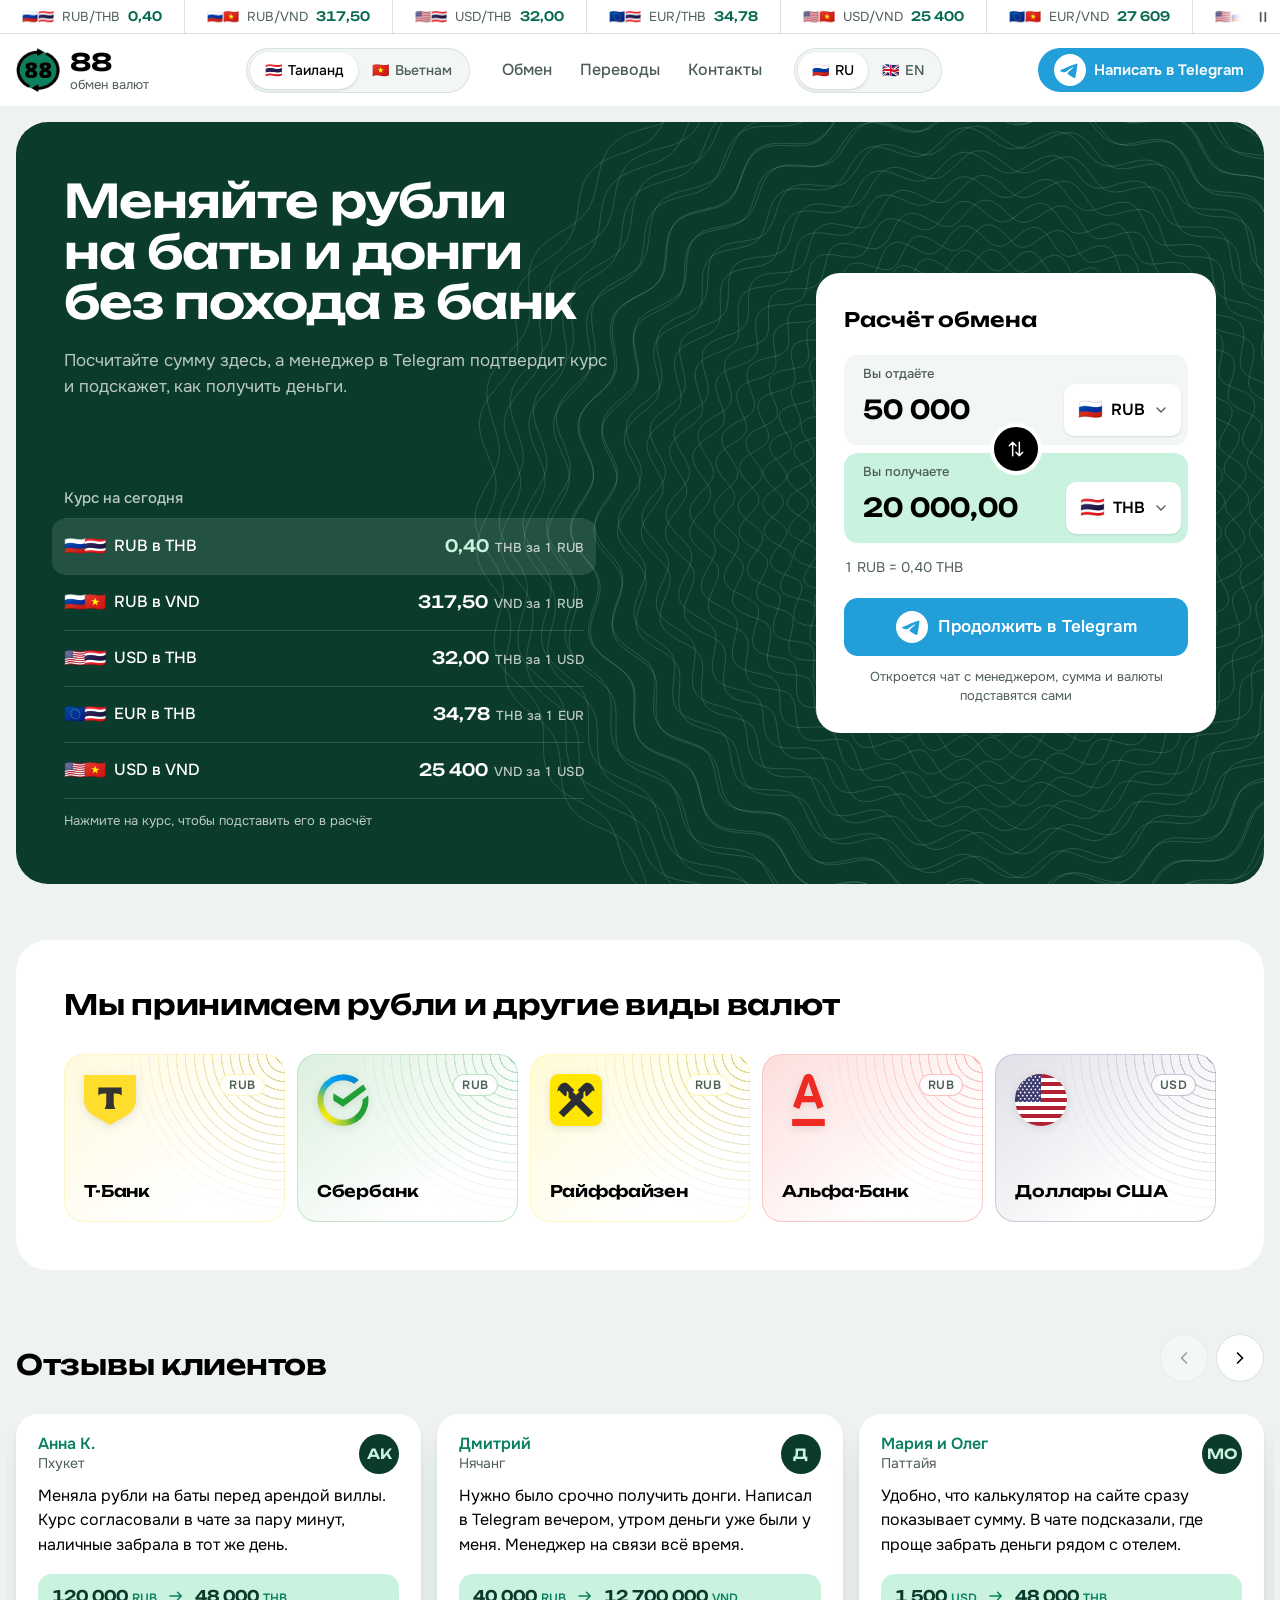
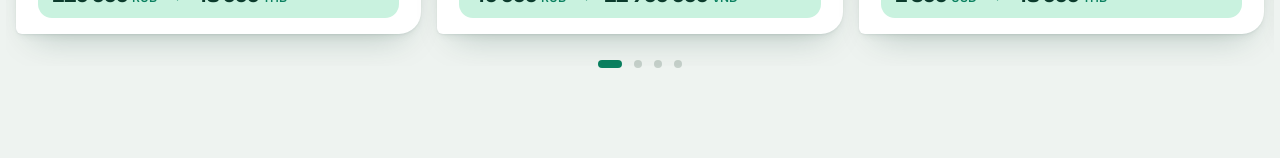
==== index.html @ 31cac730 "init" ====
<!DOCTYPE html>
<html lang="ru">
<head>
  <meta charset="UTF-8">
  <meta name="viewport" content="width=device-width, initial-scale=1.0">
  <title>88 — обмен рублей на баты и донги</title>
  <meta name="description" content="Посчитайте обмен рублей, евро, долларов, тайских батов и вьетнамских донгов и продолжите в Telegram с менеджером.">
  <meta name="theme-color" content="#0B3B2C">

  <link rel="preconnect" href="https://fonts.googleapis.com">
  <link rel="preconnect" href="https://fonts.gstatic.com" crossorigin>
  <link href="https://fonts.googleapis.com/css2?family=Onest:wght@400;500;600&family=Unbounded:wght@500;600;700&display=swap" rel="stylesheet">

  <link rel="icon" href="assets/img/logo.webp" type="image/webp">
  <link rel="stylesheet" href="assets/reset.css">
  <link rel="stylesheet" href="assets/style.css">
</head>
<body>

  <header class="site-header" id="site-header">
    <div class="ticker">
      <p class="visually-hidden" data-i18n="tickerLabel">Ориентировочные курсы обмена</p>
      <div class="ticker__track" id="ticker-track"></div>
      <button type="button" class="ticker__toggle" id="ticker-toggle" aria-pressed="false" aria-label="Остановить бегущую строку">
        <svg viewBox="0 0 24 24" aria-hidden="true">
          <path class="ticker__icon-pause" d="M8.5 5.5v13M15.5 5.5v13" stroke="currentColor" stroke-width="2.6" stroke-linecap="round" fill="none"/>
          <path class="ticker__icon-play" d="M8 5.2v13.6a.6.6 0 0 0 .9.5l11-6.8a.6.6 0 0 0 0-1L8.9 4.7a.6.6 0 0 0-.9.5Z" fill="currentColor"/>
        </svg>
      </button>
    </div>

    <div class="container header__inner">
      <a href="/" class="logo">
        <img src="assets/img/logo.webp" alt="" width="44" height="44">
        <span class="logo__text">
          <span class="logo__name">88</span>
          <span class="logo__caption" data-i18n="caption">обмен валют</span>
        </span>
      </a>

      <div class="header__menu" id="nav">
        <div class="country-switch" data-switch="country" role="group" aria-label="Где получить деньги" data-i18n-aria="countryGroup">
          <button type="button" class="country-switch__btn" data-to="THB" aria-pressed="true">
            <span aria-hidden="true">🇹🇭</span> <span data-i18n="thailand">Таиланд</span>
          </button>
          <button type="button" class="country-switch__btn" data-to="VND" aria-pressed="false">
            <span aria-hidden="true">🇻🇳</span> <span data-i18n="vietnam">Вьетнам</span>
          </button>
        </div>

        <nav class="nav" aria-label="Основная навигация" data-i18n-aria="navLabel">
          <a href="#calculator" data-i18n="navExchange">Обмен</a>
          <a href="#" data-i18n="navTransfers">Переводы</a>
          <a href="#" data-i18n="navContacts">Контакты</a>
        </nav>

        <div class="country-switch lang-switch" data-switch="language" role="group" aria-label="Язык сайта" data-i18n-aria="langGroup">
          <button type="button" class="country-switch__btn" data-lang="ru" lang="ru" aria-pressed="true"><span aria-hidden="true">🇷🇺</span> RU</button>
          <button type="button" class="country-switch__btn" data-lang="en" lang="en" aria-pressed="false"><span aria-hidden="true">🇬🇧</span> EN</button>
        </div>
      </div>

      <a href="#" class="header__tg" id="header-tg">
        <svg viewBox="0 0 24 24" aria-hidden="true"><path d="M11.944 0A12 12 0 0 0 0 12a12 12 0 0 0 12 12 12 12 0 0 0 12-12A12 12 0 0 0 12 0a12 12 0 0 0-.056 0zm4.962 7.224c.1-.002.321.023.465.14a.506.506 0 0 1 .171.325c.016.093.036.306.02.472-.18 1.898-.962 6.502-1.36 8.627-.168.9-.499 1.201-.82 1.23-.696.065-1.225-.46-1.9-.902-1.056-.693-1.653-1.124-2.678-1.8-1.185-.78-.417-1.21.258-1.91.177-.184 3.247-2.977 3.307-3.23.007-.032.014-.15-.056-.212s-.174-.041-.249-.024c-.106.024-1.793 1.14-5.061 3.345-.48.33-.913.49-1.302.48-.428-.008-1.252-.241-1.865-.44-.752-.245-1.349-.374-1.297-.789.027-.216.325-.437.893-.663 3.498-1.524 5.83-2.529 6.998-3.014 3.332-1.386 4.025-1.627 4.476-1.635z" fill="currentColor"/></svg>
        <span class="header__tg-label" data-i18n="tgWrite">Написать в Telegram</span>
      </a>

      <button type="button" class="burger" id="burger" aria-label="Открыть меню" aria-expanded="false" aria-controls="nav">
        <span></span>
        <span></span>
        <span></span>
      </button>
    </div>
  </header>

  <main>
    <section class="hero">
      <div class="container">
        <div class="hero__panel">
          <div class="hero__pattern" aria-hidden="true">
            <svg class="hero__pattern-svg" id="guilloche" focusable="false"></svg>
          </div>

          <div class="hero__text">
            <h1 class="hero__title" data-i18n="heroTitle">Меняйте рубли на&nbsp;баты и&nbsp;донги без похода в&nbsp;банк</h1>
            <p class="hero__lead" data-i18n="heroLead">Посчитайте сумму здесь, а&nbsp;менеджер в&nbsp;Telegram подтвердит курс и&nbsp;подскажет, как получить деньги.</p>
          </div>

          <div class="rates">
            <h2 class="rates__title" data-i18n="ratesTitle">Курс на сегодня</h2>
            <ul class="rates__list" id="rates-list"></ul>
            <p class="rates__note" data-i18n="ratesNote">Нажмите на курс, чтобы подставить его в&nbsp;расчёт</p>
          </div>

          <div class="calculator" id="calculator">
            <h2 class="calculator__title" data-i18n="calcTitle">Расчёт обмена</h2>

            <div class="calculator__field">
              <label for="amount-from" data-i18n="youSend">Вы отдаёте</label>
              <div class="calculator__row">
                <input type="text" inputmode="decimal" id="amount-from" autocomplete="off">
                <button type="button" class="currency-select" id="currency-from" aria-haspopup="listbox" aria-expanded="false" aria-label="Валюта, которую вы отдаёте" data-i18n-aria="currencyFromLabel">
                  <span class="currency-select__flag"></span>
                  <span class="currency-select__code"></span>
                  <svg viewBox="0 0 24 24" fill="none" aria-hidden="true"><path d="M6 9l6 6 6-6" stroke="currentColor" stroke-width="2" stroke-linecap="round" stroke-linejoin="round"/></svg>
                </button>
                <ul class="currency-list" id="currency-list-from" role="listbox" hidden></ul>
              </div>
            </div>

            <div class="calculator__swap">
              <button type="button" class="swap-btn" id="swap-btn" aria-label="Поменять валюты местами" data-i18n-aria="swapLabel">
                <svg viewBox="0 0 24 24" fill="none" aria-hidden="true"><path d="M8 4v16M8 4 4 8M8 4l4 4M16 20V4M16 20l-4-4M16 20l4-4" stroke="currentColor" stroke-width="1.8" stroke-linecap="round" stroke-linejoin="round"/></svg>
              </button>
            </div>

            <div class="calculator__field">
              <label for="amount-to" data-i18n="youReceive">Вы получаете</label>
              <div class="calculator__row calculator__row--result" id="result-row">
                <input type="text" id="amount-to" readonly tabindex="-1">
                <button type="button" class="currency-select" id="currency-to" aria-haspopup="listbox" aria-expanded="false" aria-label="Валюта, которую вы получаете" data-i18n-aria="currencyToLabel">
                  <span class="currency-select__flag"></span>
                  <span class="currency-select__code"></span>
                  <svg viewBox="0 0 24 24" fill="none" aria-hidden="true"><path d="M6 9l6 6 6-6" stroke="currentColor" stroke-width="2" stroke-linecap="round" stroke-linejoin="round"/></svg>
                </button>
                <ul class="currency-list" id="currency-list-to" role="listbox" hidden></ul>
              </div>
            </div>

            <p class="calculator__rate" id="rate-line"></p>

            <a href="#" class="btn btn--tg btn--block" id="submit-btn">
              <svg viewBox="0 0 24 24" aria-hidden="true"><path d="M11.944 0A12 12 0 0 0 0 12a12 12 0 0 0 12 12 12 12 0 0 0 12-12A12 12 0 0 0 12 0a12 12 0 0 0-.056 0zm4.962 7.224c.1-.002.321.023.465.14a.506.506 0 0 1 .171.325c.016.093.036.306.02.472-.18 1.898-.962 6.502-1.36 8.627-.168.9-.499 1.201-.82 1.23-.696.065-1.225-.46-1.9-.902-1.056-.693-1.653-1.124-2.678-1.8-1.185-.78-.417-1.21.258-1.91.177-.184 3.247-2.977 3.307-3.23.007-.032.014-.15-.056-.212s-.174-.041-.249-.024c-.106.024-1.793 1.14-5.061 3.345-.48.33-.913.49-1.302.48-.428-.008-1.252-.241-1.865-.44-.752-.245-1.349-.374-1.297-.789.027-.216.325-.437.893-.663 3.498-1.524 5.83-2.529 6.998-3.014 3.332-1.386 4.025-1.627 4.476-1.635z" fill="currentColor"/></svg>
              <span data-i18n="submit">Продолжить в Telegram</span>
            </a>
            <p class="calculator__hint" data-i18n="calcHint">Откроется чат с менеджером, сумма и&nbsp;валюты подставятся сами</p>
          </div>
        </div>
      </div>
    </section>
    <section class="accept" aria-labelledby="accept-title">
      <div class="container">
        <div class="accept__card">
          <h2 class="accept__title" id="accept-title" data-i18n="acceptTitle">Мы принимаем рубли и&nbsp;другие виды валют</h2>
          <ul class="accept__list">
            <li class="accept__item accept__item--tbank">
              <img class="accept__logo" src="assets/img/banks/tbank.svg" alt="" width="52" height="52" loading="lazy">
              <span class="accept__code">RUB</span>
              <span class="accept__name" data-i18n="bankT">Т-Банк</span>
            </li>
            <li class="accept__item accept__item--sber">
              <img class="accept__logo" src="assets/img/banks/sber.svg" alt="" width="52" height="52" loading="lazy">
              <span class="accept__code">RUB</span>
              <span class="accept__name" data-i18n="bankSber">Сбербанк</span>
            </li>
            <li class="accept__item accept__item--raif">
              <img class="accept__logo" src="assets/img/banks/raiffeisen.svg" alt="" width="52" height="52" loading="lazy">
              <span class="accept__code">RUB</span>
              <span class="accept__name" data-i18n="bankRaif">Райффайзен</span>
            </li>
            <li class="accept__item accept__item--alfa">
              <img class="accept__logo" src="assets/img/banks/alfa.svg" alt="" width="52" height="52" loading="lazy">
              <span class="accept__code">RUB</span>
              <span class="accept__name" data-i18n="bankAlfa">Альфа-Банк</span>
            </li>
            <li class="accept__item accept__item--usd">
              <img class="accept__logo" src="assets/img/banks/usd.svg" alt="" width="52" height="52" loading="lazy">
              <span class="accept__code">USD</span>
              <span class="accept__name" data-i18n="usd">Доллары США</span>
            </li>
          </ul>
        </div>
      </div>
    </section>

    <section class="reviews" aria-labelledby="reviews-title">
      <div class="container">
        <div class="reviews__head">
          <h2 class="reviews__title" id="reviews-title" data-i18n="reviewsTitle">Отзывы клиентов</h2>
          <div class="reviews__controls">
            <button type="button" class="reviews__arrow" id="reviews-prev" aria-label="Предыдущие отзывы" data-i18n-aria="reviewsPrev">
              <svg viewBox="0 0 24 24" fill="none" aria-hidden="true"><path d="M15 6l-6 6 6 6" stroke="currentColor" stroke-width="2" stroke-linecap="round" stroke-linejoin="round"/></svg>
            </button>
            <button type="button" class="reviews__arrow" id="reviews-next" aria-label="Следующие отзывы" data-i18n-aria="reviewsNext">
              <svg viewBox="0 0 24 24" fill="none" aria-hidden="true"><path d="M9 6l6 6-6 6" stroke="currentColor" stroke-width="2" stroke-linecap="round" stroke-linejoin="round"/></svg>
            </button>
          </div>
        </div>

        <ul class="reviews__track" id="reviews-track" tabindex="0" aria-label="Отзывы клиентов" data-i18n-aria="reviewsTitle"></ul>
        <div class="reviews__dots" id="reviews-dots"></div>
      </div>
    </section>
  </main>

  <script src="assets/js/main.js"></script>
</body>
</html>
---- assets/style.css ----
/* ==========================================================================
   Tokens
   ========================================================================== */
:root {
  --paper: #EEF3F0;
  --white: #FFFFFF;
  --ink: #000000;
  --ink-muted: #4E5E57;
  --line: #D9E3DE;
  --field: #F2F6F4;

  --green-900: #0B3B2C;
  --green-600: #0A8060;
  --green-700: #086A50;
  --tg: #229ED9;
  --tg-hover: #1B88BD;
  --mint: #C9F2DF;
  --on-dark: #FFFFFF;
  --on-dark-muted: rgba(255, 255, 255, 0.72);
  --on-dark-line: rgba(255, 255, 255, 0.14);

  --font-display: "Unbounded", "Arial Black", sans-serif;
  --font-text: "Onest", -apple-system, BlinkMacSystemFont, "Segoe UI", sans-serif;

  --radius-panel: 32px;
  --radius-card: 24px;
  --radius-field: 14px;
  --radius-pill: 999px;

  --container: 1280px;
  --shadow-bubble: 0 1px 2px rgba(11, 59, 44, 0.06), 0 4px 10px -4px rgba(11, 59, 44, 0.1), 0 18px 36px -18px rgba(11, 59, 44, 0.28);
  --header-h: 72px;
  --ticker-h: 34px;
}

/* ==========================================================================
   Base
   ========================================================================== */
html {
  scroll-padding-top: calc(var(--ticker-h) + var(--header-h) + 16px);
}

button,
a {
  touch-action: manipulation;
  -webkit-tap-highlight-color: transparent;
}

body {
  background: var(--paper);
  color: var(--ink);
  font-family: var(--font-text);
  font-size: 16px;
  line-height: 1.5;
}

.container {
  width: 100%;
  max-width: var(--container);
  margin-inline: auto;
  padding-inline: 16px;
}

:focus-visible {
  outline: 2px solid var(--green-600);
  outline-offset: 3px;
}

.visually-hidden {
  position: absolute;
  width: 1px;
  height: 1px;
  overflow: hidden;
  clip: rect(0 0 0 0);
  white-space: nowrap;
}

/* ==========================================================================
   Buttons
   ========================================================================== */
.btn {
  display: inline-flex;
  align-items: center;
  justify-content: center;
  border-radius: var(--radius-field);
  font-family: var(--font-text);
  font-weight: 600;
  font-size: 17px;
  line-height: 1;
  padding: 19px 24px;
  transition: background-color 0.2s ease;
}

.btn--primary {
  background: var(--green-600);
  color: var(--on-dark);
}

.btn--primary:hover {
  background: var(--green-700);
}

.btn--tg {
  gap: 10px;
  background: var(--tg);
  color: var(--on-dark);
}

.btn--tg:hover {
  background: var(--tg-hover);
}

.btn--tg svg,
.header__tg svg {
  transition: rotate 0.35s cubic-bezier(0.34, 1.56, 0.64, 1), scale 0.35s cubic-bezier(0.34, 1.56, 0.64, 1);
}

.btn--tg:hover svg,
.header__tg:hover svg {
  rotate: -10deg;
  scale: 1.08;
}

.btn--tg svg {
  width: 32px;
  height: 32px;
  margin-block: -6px;
  flex-shrink: 0;
}

.btn--block {
  width: 100%;
}

/* ==========================================================================
   Header
   ========================================================================== */
.site-header {
  position: sticky;
  top: 0;
  z-index: 50;
  background: var(--white);
}

.site-header.is-scrolled {
  box-shadow: 0 10px 30px -18px rgba(11, 59, 44, 0.35);
}

/* Rate ticker, like the board in an exchange office */
.ticker {
  position: relative;
  overflow: hidden;
  border-bottom: 1px solid var(--line);
  font-size: 13px;
  line-height: calc(var(--ticker-h) - 1px);
  height: var(--ticker-h);
}

.ticker__toggle {
  position: absolute;
  top: 0;
  right: 0;
  width: var(--ticker-h);
  height: calc(var(--ticker-h) - 1px);
  display: grid;
  place-items: center;
  background: var(--white);
  color: var(--ink-muted);
  box-shadow: -14px 0 12px 2px var(--white);
  transition: color 0.2s ease;
}

.ticker__toggle:hover {
  color: var(--ink);
}

.ticker__toggle svg {
  width: 16px;
  height: 16px;
  grid-area: 1 / 1;
}

.ticker__icon-play,
.ticker__toggle[aria-pressed="true"] .ticker__icon-pause {
  display: none;
}

.ticker__toggle[aria-pressed="true"] .ticker__icon-play {
  display: block;
}

.ticker__track {
  display: flex;
  width: max-content;
  animation: ticker 40s linear infinite;
}

.ticker__copy {
  display: flex;
}

.ticker__track:hover,
.ticker.is-paused .ticker__track {
  animation-play-state: paused;
}

@keyframes ticker {
  from { transform: translateX(0); }
  to { transform: translateX(-50%); }
}

.ticker__item {
  display: inline-flex;
  align-items: center;
  gap: 8px;
  padding-inline: 22px;
  white-space: nowrap;
  border-right: 1px solid var(--line);
}

.ticker__pair {
  color: var(--ink-muted);
}

.ticker__value {
  font-family: var(--font-display);
  font-weight: 500;
  font-variant-numeric: tabular-nums;
  color: var(--green-700);
}

.header__inner {
  display: flex;
  align-items: center;
  gap: 12px;
  height: var(--header-h);
}

.logo {
  display: inline-flex;
  align-items: center;
  gap: 10px;
  margin-right: auto;
}

.logo img {
  width: 44px;
  height: 44px;
}

.logo__text {
  display: flex;
  flex-direction: column;
  line-height: 1;
}

.logo__name {
  font-family: var(--font-display);
  font-weight: 700;
  font-size: 24px;
  letter-spacing: -0.02em;
}

.logo__caption {
  margin-top: 4px;
  font-size: 13px;
  color: var(--ink-muted);
  white-space: nowrap;
}

.header__menu {
  display: none;
}

.country-switch {
  position: relative;
  display: inline-grid;
  grid-auto-flow: column;
  grid-auto-columns: 1fr;
  padding: 4px;
  border-radius: var(--radius-pill);
  background: var(--field);
  box-shadow: inset 0 0 0 1px var(--line);
}

.country-switch::before {
  content: "";
  position: absolute;
  top: 4px;
  bottom: 4px;
  left: 4px;
  width: calc((100% - 8px) / 2);
  border-radius: var(--radius-pill);
  background: var(--white);
  box-shadow: 0 1px 3px rgba(11, 59, 44, 0.18);
}

.country-switch[data-active="1"]::before {
  transform: translateX(100%);
}

.country-switch[data-active="none"]::before {
  opacity: 0;
}

.country-switch__btn {
  position: relative;
  display: inline-flex;
  align-items: center;
  justify-content: center;
  gap: 6px;
  padding: 8px 14px;
  border-radius: var(--radius-pill);
  font-size: 14px;
  font-weight: 500;
  color: var(--ink-muted);
  transition: color 0.2s ease;
}

.country-switch__btn:hover {
  color: var(--ink);
}

.country-switch__btn[aria-pressed="true"] {
  color: var(--ink);
}

.nav {
  display: flex;
  gap: 28px;
}

.nav a {
  position: relative;
  font-weight: 500;
  color: var(--ink-muted);
  transition: color 0.2s ease;
}

.nav a::after {
  content: "";
  position: absolute;
  left: 0;
  right: 0;
  bottom: -6px;
  height: 2px;
  border-radius: 2px;
  background: var(--green-600);
  transform: scaleX(0);
  transform-origin: left;
  transition: transform 0.25s ease;
}

.nav a:hover {
  color: var(--ink);
}

.nav a:hover::after {
  transform: scaleX(1);
}

.header__tg {
  display: inline-flex;
  align-items: center;
  justify-content: center;
  gap: 8px;
  width: 44px;
  height: 44px;
  border-radius: var(--radius-pill);
  background: var(--tg);
  color: var(--on-dark);
  font-weight: 600;
  font-size: 15px;
  transition: background-color 0.2s ease;
}

.header__tg:hover {
  background: var(--tg-hover);
}

.header__tg svg {
  width: 32px;
  height: 32px;
}

.header__tg-label {
  display: none;
}

.burger {
  width: 44px;
  height: 44px;
  border-radius: 50%;
  background: var(--field);
  box-shadow: inset 0 0 0 1px var(--line);
  display: inline-flex;
  flex-direction: column;
  align-items: center;
  justify-content: center;
  gap: 4px;
}

.burger span {
  width: 18px;
  height: 2px;
  border-radius: 2px;
  background: var(--ink);
}

.burger[aria-expanded="true"] span:nth-child(1) {
  transform: translateY(6px) rotate(45deg);
}

.burger[aria-expanded="true"] span:nth-child(2) {
  opacity: 0;
}

.burger[aria-expanded="true"] span:nth-child(3) {
  transform: translateY(-6px) rotate(-45deg);
}

.header__menu.is-open {
  display: flex;
  flex-direction: column;
  gap: 12px;
  position: absolute;
  top: 100%;
  left: 16px;
  right: 16px;
  margin-top: 8px;
  padding: 20px;
  background: var(--white);
  border-radius: var(--radius-card);
  box-shadow: 0 24px 48px -20px rgba(11, 59, 44, 0.4), 0 0 0 1px var(--line);
}

.header__menu.is-open .country-switch {
  align-self: stretch;
}

.header__menu.is-open .nav {
  flex-direction: column;
  gap: 0;
}

.header__menu.is-open .nav a {
  padding: 16px 0;
  color: var(--ink);
  font-size: 18px;
  border-bottom: 1px solid var(--line);
}

.header__menu.is-open .nav a:last-child {
  border-bottom: none;
  padding-bottom: 4px;
}

.header__menu.is-open .nav a::after {
  display: none;
}

/* ==========================================================================
   Hero
   ========================================================================== */
.hero {
  padding-block: 16px 48px;
}

.hero__panel {
  position: relative;
  overflow: hidden;
  isolation: isolate;
  display: grid;
  grid-template-columns: minmax(0, 1fr);
  grid-template-areas:
    "text"
    "calc"
    "rates";
  gap: 32px;
  padding: 32px 12px 24px;
  border-radius: var(--radius-panel);
  background: var(--green-900);
  color: var(--on-dark);
}

.hero__pattern {
  position: absolute;
  z-index: -1;
  width: 720px;
  height: 720px;
  top: -260px;
  right: -300px;
}

.hero__pattern svg {
  display: block;
  width: 100%;
  height: 100%;
}

.hero__pattern path {
  fill: none;
  stroke: var(--mint);
  stroke-opacity: 0.16;
  stroke-width: 1;
  vector-effect: non-scaling-stroke;
}

.hero__text,
.rates {
  padding-inline: 8px;
}

.hero__text {
  grid-area: text;
}

.hero__title {
  font-family: var(--font-display);
  font-weight: 600;
  font-size: clamp(28px, 7.4vw, 48px);
  line-height: 1.1;
  letter-spacing: -0.02em;
  text-wrap: balance;
}

.hero__lead {
  margin-top: 20px;
  max-width: 34em;
  font-size: 17px;
  line-height: 1.55;
  color: var(--on-dark-muted);
}

/* Rates */
.rates {
  grid-area: rates;
}

.rates__title {
  font-family: var(--font-text);
  font-weight: 500;
  font-size: 15px;
  color: var(--on-dark-muted);
  margin-bottom: 8px;
}

.rates__item {
  border-top: 1px solid var(--on-dark-line);
}

.rates__item:last-child {
  border-bottom: 1px solid var(--on-dark-line);
}

.rates__btn {
  display: flex;
  align-items: center;
  justify-content: space-between;
  gap: 16px;
  padding: 14px 12px;
  margin-inline: -12px;
  width: calc(100% + 24px);
  border-radius: 12px;
  color: var(--on-dark);
  text-align: left;
  transition: background-color 0.2s ease;
}

.rates__btn:hover {
  background: rgba(255, 255, 255, 0.06);
}

.rates__flags,
.rates__value {
  transition: translate 0.35s cubic-bezier(0.16, 1, 0.3, 1), scale 0.35s cubic-bezier(0.16, 1, 0.3, 1);
}

.rates__btn:hover .rates__flags {
  scale: 1.12;
}

.rates__btn:hover .rates__value {
  translate: -4px 0;
}

.rates__btn[aria-pressed="true"] {
  background: rgba(201, 242, 223, 0.12);
}

.rates__pair {
  display: inline-flex;
  align-items: center;
  gap: 10px;
  font-weight: 500;
  white-space: nowrap;
}

.rates__flags {
  font-size: 18px;
  letter-spacing: -2px;
}

.rates__value {
  display: flex;
  flex-direction: column;
  align-items: flex-end;
  font-family: var(--font-display);
  font-weight: 500;
  font-size: 17px;
  font-variant-numeric: tabular-nums;
  white-space: nowrap;
}

.rates__value small {
  font-family: var(--font-text);
  font-size: 12px;
  color: var(--on-dark-muted);
}

.rates__btn[aria-pressed="true"] .rates__value {
  color: var(--mint);
}

.rates__note {
  margin-top: 12px;
  font-size: 13px;
  color: var(--on-dark-muted);
}

/* ==========================================================================
   Calculator
   ========================================================================== */
.calculator {
  grid-area: calc;
  position: relative;
  background: var(--white);
  color: var(--ink);
  border-radius: var(--radius-card);
  padding: 24px 16px 16px;
}

.calculator__title {
  font-family: var(--font-display);
  font-weight: 600;
  font-size: 20px;
  margin-bottom: 20px;
}

.calculator__field {
  position: relative;
}

.calculator__field label {
  position: absolute;
  top: 12px;
  left: 15px;
  z-index: 1;
  font-size: 13px;
  font-weight: 500;
  line-height: 1;
  color: var(--ink-muted);
}

.calculator__row {
  position: relative;
  display: flex;
  align-items: center;
  gap: 8px;
  padding: 28px 6px 8px 14px;
  background: var(--field);
  border: 1px solid transparent;
  border-radius: var(--radius-field);
}

.calculator__row:focus-within {
  border-color: var(--green-600);
  background: var(--white);
}

.calculator__row input {
  flex: 1;
  min-width: 0;
  border: none;
  background: transparent;
  font-family: var(--font-display);
  font-weight: 600;
  font-size: 21px;
  font-variant-numeric: tabular-nums;
  color: var(--ink);
  text-overflow: ellipsis;
}

.calculator__row input:focus {
  outline: none;
}

.calculator__row--result {
  background: var(--mint);
}

.calculator__row--result:focus-within {
  background: var(--mint);
  border-color: transparent;
}

.calculator__row--result.is-updated {
  animation: result-flash 0.6s ease;
}

@keyframes result-flash {
  0% { background: var(--green-600); }
  100% { background: var(--mint); }
}

.calculator__row--result.is-updated input {
  animation: result-text 0.6s ease;
}

@keyframes result-text {
  0% { color: var(--on-dark); }
  100% { color: var(--ink); }
}

.currency-select {
  display: inline-flex;
  align-items: center;
  gap: 6px;
  height: 52px;
  padding: 0 8px 0 10px;
  border-radius: 10px;
  background: var(--white);
  font-weight: 600;
  font-size: 16px;
  flex-shrink: 0;
  box-shadow: 0 1px 2px rgba(11, 59, 44, 0.12);
  transition: box-shadow 0.2s ease;
}

.currency-select:hover {
  box-shadow: 0 2px 8px rgba(11, 59, 44, 0.22);
}

.currency-select__flag {
  font-size: 20px;
  line-height: 1;
}

.currency-select svg {
  width: 16px;
  height: 16px;
  color: var(--ink-muted);
}

.currency-select[aria-expanded="true"] svg {
  transform: rotate(180deg);
}

.calculator__swap {
  position: relative;
  z-index: 2;
  display: flex;
  justify-content: center;
  height: 0;
}

.calculator__swap .swap-btn {
  position: relative;
  top: -22px;
}

.calculator__swap + .calculator__field {
  margin-top: 8px;
}

.swap-btn {
  width: 44px;
  height: 44px;
  border-radius: 50%;
  background: var(--ink);
  color: var(--on-dark);
  display: inline-flex;
  align-items: center;
  justify-content: center;
  border: 4px solid var(--white);
  box-sizing: content-box;
  transition: background-color 0.2s ease;
}

.swap-btn:hover {
  background: var(--green-600);
}

.swap-btn svg {
  width: 20px;
  height: 20px;
}

.calculator__rate {
  margin: 14px 0 20px;
  font-size: 14px;
  color: var(--ink-muted);
  font-variant-numeric: tabular-nums;
}

.calculator__hint {
  margin-top: 12px;
  font-size: 13px;
  line-height: 1.45;
  color: var(--ink-muted);
  text-align: center;
}

.currency-list {
  position: absolute;
  top: calc(100% + 8px);
  right: 0;
  z-index: 30;
  min-width: 248px;
  padding: 6px;
  background: var(--white);
  border-radius: 16px;
  box-shadow: 0 24px 48px -16px rgba(11, 59, 44, 0.35), 0 0 0 1px var(--line);
}

.currency-list[hidden] {
  display: none;
}

.currency-list button {
  width: 100%;
  display: flex;
  align-items: center;
  gap: 12px;
  padding: 11px 12px;
  border-radius: 10px;
  font-size: 15px;
  text-align: left;
}

.currency-list button:hover {
  background: var(--field);
}

.currency-list button[aria-selected="true"] {
  background: var(--mint);
}

.currency-list__flag {
  font-size: 20px;
}

.currency-list__code {
  font-weight: 600;
  width: 40px;
}

.currency-list__name {
  color: var(--ink-muted);
}

/* ==========================================================================
   Accepted currencies
   ========================================================================== */
.accept {
  padding-bottom: 64px;
}

@media (min-width: 1024px) {
  .accept {
    padding-top: 40px;
  }
}

.accept__card {
  padding: 28px 20px 20px;
  background: var(--white);
  border-radius: var(--radius-panel);
}

.accept__title {
  font-family: var(--font-display);
  font-weight: 600;
  font-size: clamp(20px, 5.2vw, 28px);
  line-height: 1.2;
  letter-spacing: -0.01em;
  text-wrap: balance;
}

.accept__list {
  display: grid;
  grid-template-columns: minmax(0, 1fr);
  gap: 8px;
  margin-top: 24px;
}

/* Each tile is a small bank card: brand tint, engraved arcs like the hero guilloche */
.accept__item {
  --brand: #0A8060;
  --ring: rgba(10, 128, 96, 0.35);
  position: relative;
  isolation: isolate;
  overflow: hidden;
  display: grid;
  grid-template-columns: auto 1fr;
  grid-template-areas:
    "logo code"
    "name name";
  align-items: start;
  row-gap: 14px;
  min-width: 0;
  min-height: 116px;
  padding: 16px 18px;
  border-radius: 20px;
  background: linear-gradient(140deg, color-mix(in srgb, var(--brand) 16%, #fff) 0%, #fff 72%);
  box-shadow: inset 0 0 0 1px color-mix(in srgb, var(--brand) 26%, #fff);
}

.accept__item::before {
  content: "";
  position: absolute;
  inset: 0;
  z-index: -1;
  background: repeating-radial-gradient(circle at 100% 0, var(--ring) 0 1px, transparent 1.5px 9px);
  -webkit-mask-image: radial-gradient(circle at 100% 0, #000 0, transparent 62%);
  mask-image: radial-gradient(circle at 100% 0, #000 0, transparent 62%);
}

.accept__item--tbank { --brand: #FFDD2D; --ring: rgba(178, 150, 0, 0.45); }
.accept__item--sber { --brand: #21A038; --ring: rgba(33, 160, 56, 0.35); }
.accept__item--raif { --brand: #FFE600; --ring: rgba(170, 150, 0, 0.45); }
.accept__item--alfa { --brand: #EF3124; --ring: rgba(239, 49, 36, 0.3); }
.accept__item--usd { --brand: #3C3B6E; --ring: rgba(60, 59, 110, 0.3); }

.accept__logo {
  grid-area: logo;
  width: 44px;
  height: 44px;
  object-fit: contain;
  filter: drop-shadow(0 2px 4px rgba(16, 21, 27, 0.12));
}

.accept__code {
  grid-area: code;
  justify-self: end;
  padding: 5px 9px;
  border-radius: var(--radius-pill);
  background: rgba(255, 255, 255, 0.85);
  box-shadow: inset 0 0 0 1px color-mix(in srgb, var(--brand) 30%, #fff);
  font-size: 12px;
  font-weight: 600;
  line-height: 1;
  letter-spacing: 0.04em;
  color: var(--ink-muted);
}

.accept__name {
  grid-area: name;
  align-self: end;
  min-width: 0;
  font-family: var(--font-display);
  font-weight: 600;
  font-size: 16px;
  line-height: 1.2;
  letter-spacing: -0.01em;
}

/* ==========================================================================
   Reviews
   ========================================================================== */
.reviews {
  padding-bottom: 80px;
}

.reviews__head {
  display: flex;
  align-items: flex-end;
  justify-content: space-between;
  gap: 16px;
  margin-bottom: 24px;
}

.reviews__title {
  font-family: var(--font-display);
  font-weight: 600;
  font-size: clamp(20px, 5.2vw, 28px);
  line-height: 1.2;
  letter-spacing: -0.01em;
}

.reviews__controls {
  display: flex;
  flex-shrink: 0;
  gap: 8px;
}

.reviews__arrow {
  display: grid;
  place-items: center;
  width: 48px;
  height: 48px;
  border-radius: 50%;
  background: var(--white);
  box-shadow: inset 0 0 0 1px var(--line);
  color: var(--ink);
  transition: background-color 0.2s ease, color 0.2s ease;
}

.reviews__arrow:hover:not([aria-disabled="true"]) {
  background: var(--ink);
  color: var(--on-dark);
}

.reviews__arrow[aria-disabled="true"] {
  opacity: 0.35;
  cursor: default;
}

.reviews__arrow svg {
  width: 20px;
  height: 20px;
}

/* The padding gives the bubble shadows room inside the scroll container,
   the negative margin keeps the cards aligned with the page grid. */
.reviews__track {
  display: grid;
  grid-auto-flow: column;
  grid-auto-columns: 86%;
  gap: 12px;
  margin: -8px -10px -32px;
  padding: 8px 10px 32px;
  overflow-x: auto;
  overscroll-behavior-x: contain;
  scroll-snap-type: x mandatory;
  scroll-padding-inline: 10px;
  scrollbar-width: none;
}

.reviews__track::-webkit-scrollbar {
  display: none;
}

/* A review is a Telegram message: sender and avatar on top,
   and the exchange receipt as the one bold detail. */
.review {
  display: flex;
  scroll-snap-align: start;
}

.review__bubble {
  position: relative;
  display: flex;
  flex-direction: column;
  flex: 1;
  min-width: 0;
  padding: 18px 18px 14px;
  border-radius: 22px 22px 22px 6px;
  background: var(--white);
  box-shadow: var(--shadow-bubble);
}

.review__head {
  display: flex;
  align-items: flex-start;
  justify-content: space-between;
  gap: 12px;
  margin-bottom: 10px;
}

.review__avatar {
  display: grid;
  place-items: center;
  flex-shrink: 0;
  width: 40px;
  height: 40px;
  border-radius: 50%;
  background: var(--green-900);
  color: var(--mint);
  font-family: var(--font-display);
  font-weight: 600;
  font-size: 14px;
}

.review__from {
  display: flex;
  flex-direction: column;
  min-width: 0;
  line-height: 1.3;
}

.review__name {
  font-weight: 600;
  color: var(--green-600);
}

.review__city {
  font-size: 14px;
  color: var(--ink-muted);
}

.review__text {
  flex: 1;
  overflow-wrap: break-word;
  font-size: 16px;
  line-height: 1.55;
}

.review__deal {
  display: flex;
  flex-wrap: wrap;
  align-items: center;
  gap: 6px 10px;
  margin-top: 16px;
  padding: 10px 14px;
  border-radius: 14px;
  background: var(--mint);
  color: var(--green-900);
}

.review__deal svg {
  width: 18px;
  height: 18px;
  flex-shrink: 0;
  color: var(--green-600);
}

.review__sum {
  font-family: var(--font-display);
  font-weight: 600;
  font-size: 16px;
  font-variant-numeric: tabular-nums;
  white-space: nowrap;
}

.review__sum small {
  font-family: var(--font-text);
  font-weight: 600;
  font-size: 12px;
  color: var(--green-600);
}

.reviews__dots {
  display: flex;
  justify-content: center;
  gap: 4px;
  margin-top: 16px;
}

.reviews__dots[hidden] {
  display: none;
}

.reviews__dot {
  display: inline-flex;
  align-items: center;
  padding: 10px 4px;
}

.reviews__dot::before {
  content: "";
  width: 8px;
  height: 8px;
  border-radius: var(--radius-pill);
  background: #C5D0CA;
  transition: background-color 0.2s ease;
}

.reviews__dot:hover::before {
  background: var(--ink-muted);
}

.reviews__dot[aria-current="true"]::before {
  width: 24px;
  background: var(--green-600);
}

@media (min-width: 768px) {
  .reviews__track {
    grid-auto-columns: calc((100% - 16px) / 2);
    gap: 16px;
  }
}

@media (min-width: 1024px) {
  .reviews__head {
    margin-bottom: 32px;
  }

  .reviews__track {
    grid-auto-columns: calc((100% - 32px) / 3);
  }

  .review__bubble {
    padding: 20px 22px 16px;
  }
}

/* ==========================================================================
   Responsive
   ========================================================================== */
@media (min-width: 768px) {
  .accept__card {
    padding: 40px;
  }

  .hero__panel {
    padding: 48px 40px 40px;
    gap: 40px;
  }

  .hero__text,
  .rates {
    padding-inline: 0;
  }

  .calculator {
    padding: 32px 28px 28px;
  }

  .calculator__row {
    padding-left: 18px;
  }

  .calculator__field label {
    left: 19px;
  }

  .calculator__row input {
    font-size: 26px;
  }

  .currency-select {
    gap: 8px;
    padding: 0 12px 0 14px;
  }

  .rates__value {
    flex-direction: row;
    align-items: baseline;
    gap: 6px;
  }

  .rates__value small {
    font-size: 13px;
  }

  .hero__pattern {
    width: 960px;
    height: 960px;
    top: -320px;
    right: -360px;
  }
}

@media (min-width: 1024px) {
  .header__inner {
    gap: 24px;
  }

  .header__menu {
    display: flex;
    align-items: center;
    gap: 24px;
    margin-inline: auto;
  }

  .logo {
    margin-right: 0;
  }

  .burger {
    display: none;
  }

  .hero {
    padding-block: 16px;
  }

  .hero__panel {
    grid-template-columns: minmax(0, 1fr) 400px;
    grid-template-areas:
      "text calc"
      "rates calc";
    grid-template-rows: auto 1fr;
    column-gap: 48px;
    row-gap: clamp(24px, 4vh, 40px);
    min-height: calc(100svh - var(--ticker-h) - var(--header-h) - 32px);
    padding: clamp(32px, 6vh, 64px) 48px;
  }

  .hero__title {
    font-size: clamp(36px, 3.6vw, 48px);
  }

  .rates {
    align-self: end;
    max-width: 520px;
  }

  .calculator {
    align-self: center;
  }

  .hero__pattern {
    width: 1100px;
    height: 1100px;
    top: 50%;
    right: -280px;
    transform: translateY(-50%);
  }
}

@media (min-width: 1280px) {
  .header__menu {
    gap: 32px;
  }

  .header__tg {
    width: auto;
    padding: 0 20px 0 16px;
  }

  .header__tg-label {
    display: inline;
  }
}

@media (min-width: 560px) {
  .accept__list {
    grid-template-columns: repeat(2, minmax(0, 1fr));
  }

  .accept__item:last-child:nth-child(odd) {
    grid-column: 1 / -1;
  }
}

@media (min-width: 900px) {
  .accept__list {
    grid-template-columns: repeat(5, minmax(0, 1fr));
    gap: 12px;
    margin-top: 32px;
  }

  .accept__item {
    min-height: 168px;
    padding: 20px;
  }

  .accept__item:last-child:nth-child(odd) {
    grid-column: auto;
  }

  .accept__logo {
    width: 52px;
    height: 52px;
  }
}

@media (min-width: 1024px) {
  .accept__card {
    padding: 48px;
  }
}

@media (min-width: 1440px) {
  .accept__card {
    padding: 56px 80px;
  }

  .hero__panel {
    grid-template-columns: minmax(0, 1fr) 440px;
    padding: clamp(40px, 7vh, 80px) 80px;
    column-gap: 96px;
  }
}

/* Laptops with short screens (1366×768, 1280×720): fit the hero into one screen */
@media (min-width: 1024px) and (max-height: 820px) {
  .hero__title {
    font-size: clamp(32px, 3.2vw, 42px);
  }

  .hero__lead {
    margin-top: 12px;
    font-size: 16px;
  }

  .rates__title {
    margin-bottom: 4px;
  }

  .rates__btn {
    padding-block: 9px;
  }

  .rates__note {
    display: none;
  }

  .calculator {
    padding: 24px 24px 20px;
  }

  .calculator__title {
    font-size: 18px;
    margin-bottom: 14px;
  }

  .calculator__row {
    padding-top: 24px;
  }

  .calculator__field label {
    top: 10px;
  }

  .calculator__row input {
    font-size: 23px;
  }

  .currency-select {
    height: 44px;
  }

  .calculator__rate {
    margin: 10px 0 14px;
  }

  .calculator .btn {
    padding-block: 16px;
  }

  .calculator__hint {
    margin-top: 8px;
  }
}
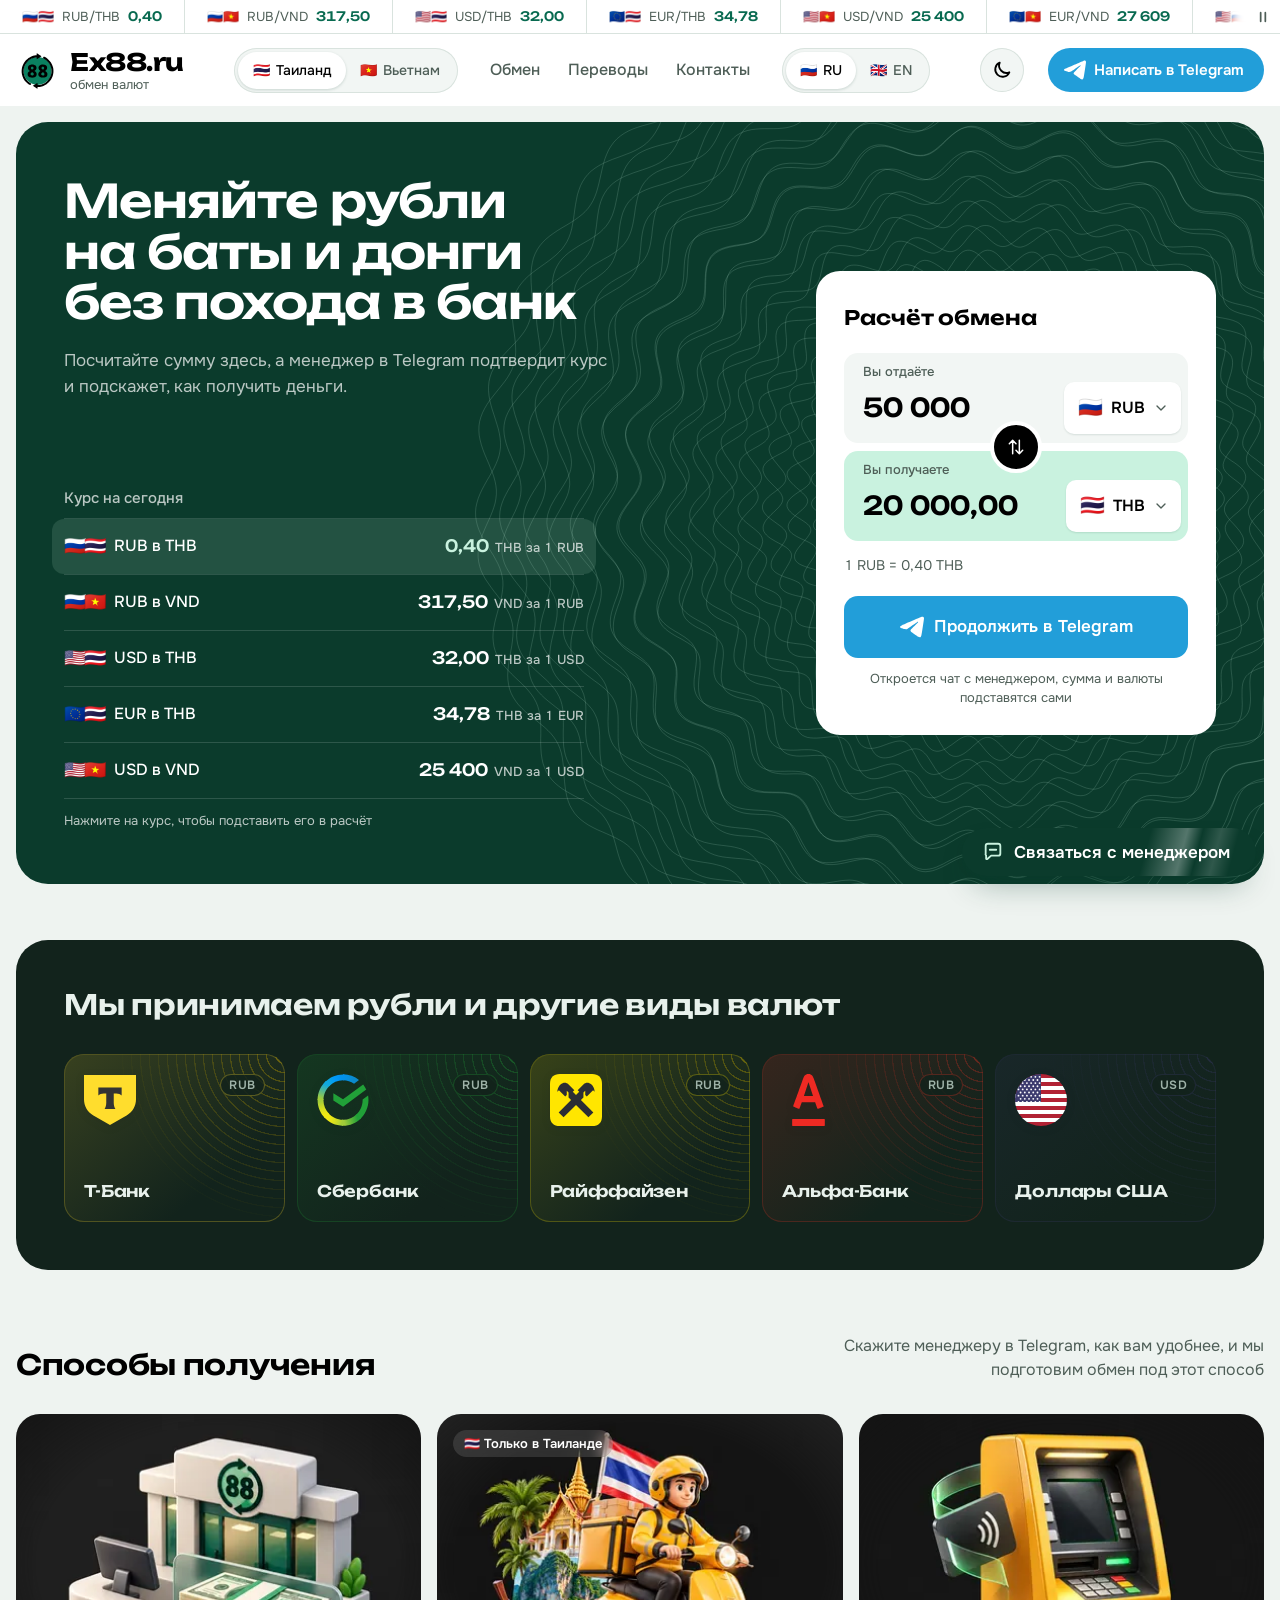
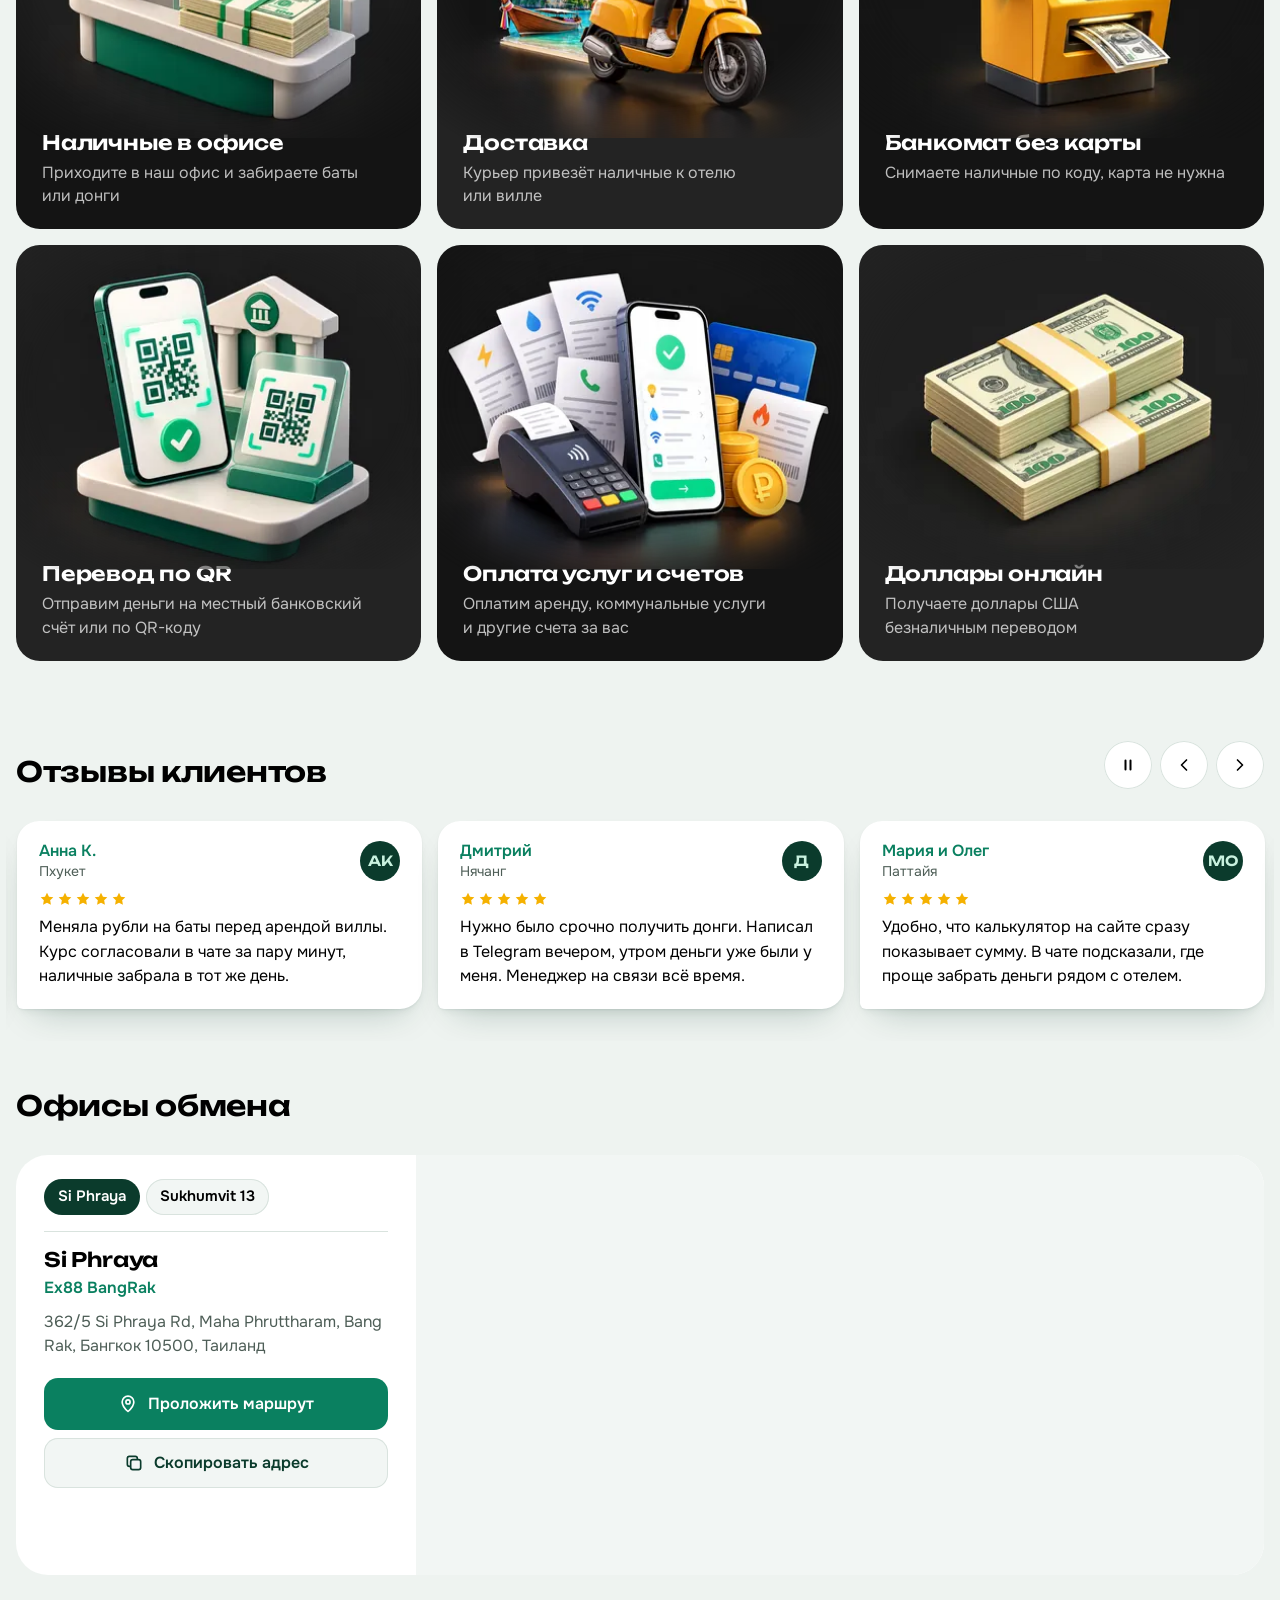
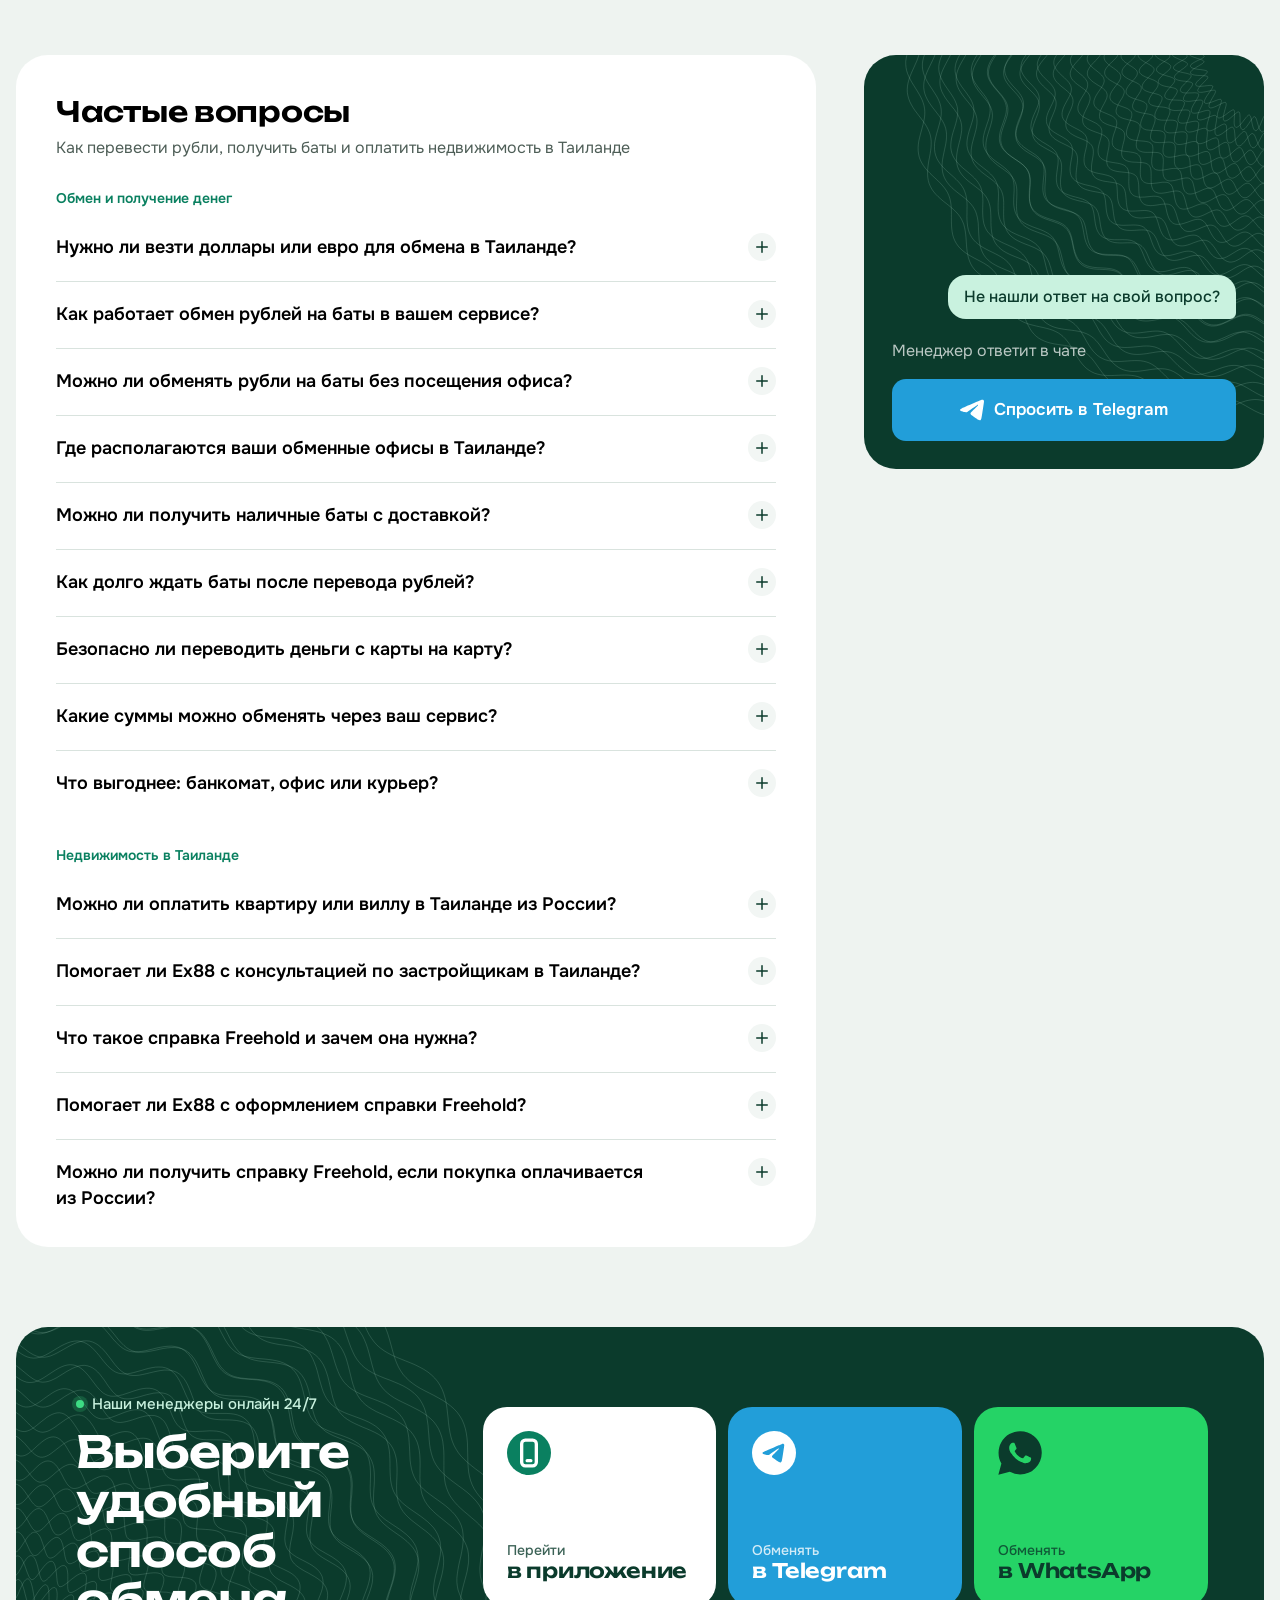
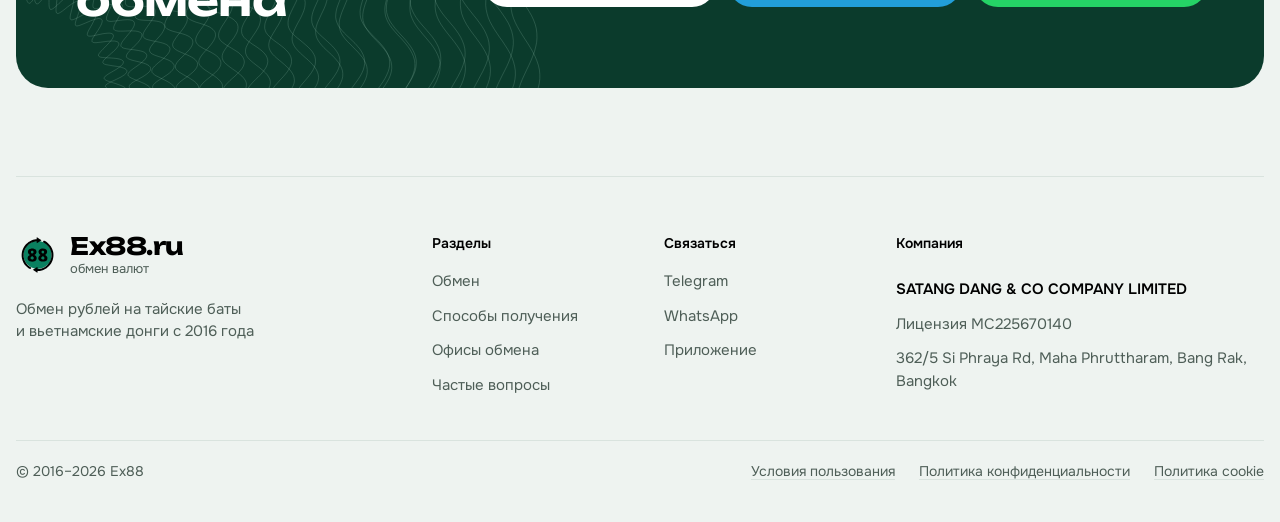
==== commit 0b7c92bb: "Build out the Ex88.ru landing page Sections: ways to receive, reviews slider (20 demo reviews, endle" ====
--- a/index.html
+++ b/index.html
@@ -3,19 +3,164 @@
 <head>
   <meta charset="UTF-8">
   <meta name="viewport" content="width=device-width, initial-scale=1.0">
-  <title>88 — обмен рублей на баты и донги</title>
+  <title>Ex88.ru — обмен рублей на баты и донги</title>
   <meta name="description" content="Посчитайте обмен рублей, евро, долларов, тайских батов и вьетнамских донгов и продолжите в Telegram с менеджером.">
   <meta name="theme-color" content="#0B3B2C">
+
+  <!-- Set the theme before the first paint so the page never flashes the wrong colours -->
+  <script>
+    (function () {
+      var theme;
+      try { theme = localStorage.getItem("theme"); } catch (e) {}
+      if (theme !== "dark" && theme !== "light") {
+        theme = window.matchMedia("(prefers-color-scheme: dark)").matches ? "dark" : "light";
+      }
+      document.documentElement.dataset.theme = theme;
+    })();
+  </script>
 
   <link rel="preconnect" href="https://fonts.googleapis.com">
   <link rel="preconnect" href="https://fonts.gstatic.com" crossorigin>
   <link href="https://fonts.googleapis.com/css2?family=Onest:wght@400;500;600&family=Unbounded:wght@500;600;700&display=swap" rel="stylesheet">
 
-  <link rel="icon" href="assets/img/logo.webp" type="image/webp">
+  <link rel="icon" href="assets/img/favicon.svg" type="image/svg+xml">
+  <link rel="alternate icon" href="assets/img/logo.webp" type="image/webp">
   <link rel="stylesheet" href="assets/reset.css">
   <link rel="stylesheet" href="assets/style.css">
+
+  <script type="application/ld+json">
+{
+    "@context": "https://schema.org",
+    "@type": "FAQPage",
+    "mainEntity": [
+      {
+        "@type": "Question",
+        "name": "Нужно ли везти доллары или евро для обмена в Таиланде?",
+        "acceptedAnswer": {
+          "@type": "Answer",
+          "text": "Везти наличные доллары или евро не обязательно. Вы можете перевести рубли с российской карты на другую российскую карту и получить тайские баты в Таиланде через один из 18 офисов, наличными или через банкомат."
+        }
+      },
+      {
+        "@type": "Question",
+        "name": "Как работает обмен рублей на баты в вашем сервисе?",
+        "acceptedAnswer": {
+          "@type": "Answer",
+          "text": "Вы переводите рубли с вашей российской карты на указанную российскую карту, затем получаете тайские баты в Таиланде через наш офис, бескарточный банкомат или курьерскую доставку."
+        }
+      },
+      {
+        "@type": "Question",
+        "name": "Можно ли обменять рубли на баты без посещения офиса?",
+        "acceptedAnswer": {
+          "@type": "Answer",
+          "text": "Да, тайские баты можно получить через банкомат по пошаговой инструкции. Банкоматы расположены по всему острову, что делает этот способ быстрым и удобным."
+        }
+      },
+      {
+        "@type": "Question",
+        "name": "Где располагаются ваши обменные офисы в Таиланде?",
+        "acceptedAnswer": {
+          "@type": "Answer",
+          "text": "Наш головной офис расположен в столице Таиланда — городе Бангкок."
+        }
+      },
+      {
+        "@type": "Question",
+        "name": "Можно ли получить наличные баты с доставкой?",
+        "acceptedAnswer": {
+          "@type": "Answer",
+          "text": "Да, мы предоставляем курьерскую доставку наличных батов в отели, апартаменты, виллы или любое удобное место."
+        }
+      },
+      {
+        "@type": "Question",
+        "name": "Как долго ждать баты после перевода рублей?",
+        "acceptedAnswer": {
+          "@type": "Answer",
+          "text": "Получение батов обычно занимает минимальное время после подтверждения перевода, скорость зависит от выбранного способа: офис, банкомат или курьер."
+        }
+      },
+      {
+        "@type": "Question",
+        "name": "Безопасно ли переводить деньги с карты на карту?",
+        "acceptedAnswer": {
+          "@type": "Answer",
+          "text": "Да, переводы безопасны: с российской карты на российскую карту, без сомнительных схем, все операции прозрачны."
+        }
+      },
+      {
+        "@type": "Question",
+        "name": "Какие суммы можно обменять через ваш сервис?",
+        "acceptedAnswer": {
+          "@type": "Answer",
+          "text": "Можно обменять как небольшие суммы на ежедневные расходы, так и крупные суммы на отпуск или длительное пребывание. Конкретные лимиты указываются при оформлении заказа."
+        }
+      },
+      {
+        "@type": "Question",
+        "name": "Что выгоднее: банкомат, офис или курьер?",
+        "acceptedAnswer": {
+          "@type": "Answer",
+          "text": "Сравнение безопасности и удобства разных способов: банкомат доступен везде, обменный офис надежен и предоставляет персональное обслуживание, курьер обеспечивает максимальный комфорт. Выбор зависит от ваших потребностей."
+        }
+      },
+      {
+        "@type": "Question",
+        "name": "Можно ли оплатить квартиру или виллу в Таиланде из России?",
+        "acceptedAnswer": {
+          "@type": "Answer",
+          "text": "Да, оплата недвижимости в Таиланде возможна из России и других стран. Сервис помогает конвертировать рубли и обрабатывать платежи в требуемой валюте."
+        }
+      },
+      {
+        "@type": "Question",
+        "name": "Помогает ли Ex88 с консультацией по застройщикам в Таиланде?",
+        "acceptedAnswer": {
+          "@type": "Answer",
+          "text": "Да, сервис Ex88 имеет большой опыт работы с тайским рынком и застройщиками, предлагает консультации по практическим нюансам сделок и рискам на этапе оплаты."
+        }
+      },
+      {
+        "@type": "Question",
+        "name": "Что такое справка Freehold и зачем она нужна?",
+        "acceptedAnswer": {
+          "@type": "Answer",
+          "text": "Справка Freehold — это подтверждение того, что средства на покупку недвижимости были переведены из-за границы, она требуется для регистрации недвижимости в некоторых странах."
+        }
+      },
+      {
+        "@type": "Question",
+        "name": "Помогает ли Ex88 с оформлением справки Freehold?",
+        "acceptedAnswer": {
+          "@type": "Answer",
+          "text": "Да, сервис Ex88 помогает с транзакциями по покупке недвижимости и обработкой необходимых сопроводительных документов, включая справку Freehold."
+        }
+      },
+      {
+        "@type": "Question",
+        "name": "Можно ли получить справку Freehold, если покупка оплачивается из России?",
+        "acceptedAnswer": {
+          "@type": "Answer",
+          "text": "Да, при корректном оформлении платежа и соблюдении требований страны покупки."
+        }
+      }
+    ]
+  }
+  </script>
 </head>
 <body>
+
+  <!-- Logo mark, drawn once and reused in the header and footer -->
+  <svg width="0" height="0" style="position:absolute" aria-hidden="true" focusable="false">
+    <symbol id="logo-mark" viewBox="0 0 648 618">
+      <circle class="logo__disc" cx="318" cy="323" r="206"/>
+      <g transform="translate(0.000000,618.000000) scale(0.100000,-0.100000)" stroke="none">
+        <g class="logo__arrows"><path d="M3059 5528 c-7 -13 -15 -74 -17 -139 l-4 -115 -132 -18 c-291 -39 -500 -99 -721 -206 -253 -124 -439 -255 -631 -445 -138 -137 -171 -174 -263 -300 -160 -216 -333 -574 -390 -805 -81 -330 -93 -710 -30 -1021 87 -438 327 -887 641 -1199 209 -208 486 -400 576 -400 105 0 175 120 122 207 -21 36 -28 41 -230 173 -199 130 -364 297 -505 515 -149 228 -262 502 -316 765 -22 104 -24 139 -23 375 0 202 4 281 18 355 115 629 536 1199 1096 1484 200 102 434 174 632 195 159 17 154 20 162 -102 9 -134 18 -172 39 -171 15 2 417 247 582 356 44 29 81 60 83 70 3 18 -104 92 -443 305 -248 157 -231 148 -246 121z"/><path d="M4064 5028 c-67 -53 -80 -85 -64 -163 13 -61 18 -66 176 -155 372 -211 663 -521 849 -903 74 -154 95 -210 135 -367 53 -210 73 -374 67 -555 -9 -282 -66 -516 -195 -804 -101 -226 -222 -407 -383 -576 -195 -203 -448 -378 -697 -482 -216 -89 -500 -148 -682 -141 l-85 3 -6 110 c-4 61 -7 125 -8 143 0 18 -6 32 -13 32 -15 0 -248 -130 -501 -280 -194 -115 -204 -127 -144 -166 34 -23 413 -255 557 -342 l85 -51 13 122 c8 67 16 124 18 126 1 2 45 7 96 12 320 31 466 58 651 120 211 71 501 228 652 353 103 85 123 103 233 214 225 226 327 373 477 685 83 173 122 278 158 427 50 205 61 299 61 540 1 249 -15 375 -75 598 -123 466 -406 911 -761 1199 -159 129 -267 201 -401 269 -123 61 -167 68 -213 32z"/></g>
+        <g class="logo__digits"><path d="M2185 3876 c-92 -18 -166 -50 -240 -102 -70 -49 -110 -90 -120 -121 -3 -13 -10 -23 -15 -23 -22 0 -44 -108 -45 -220 0 -113 1 -116 38 -192 37 -77 113 -166 201 -236 22 -17 38 -33 35 -35 -2 -2 -48 -36 -103 -77 -154 -114 -209 -204 -223 -361 -13 -146 34 -276 133 -369 77 -73 110 -92 219 -128 143 -48 357 -67 467 -42 24 5 68 14 99 20 124 24 277 123 338 219 94 146 105 313 32 464 -29 61 -118 156 -201 217 -39 27 -70 57 -70 65 0 8 13 21 28 29 47 24 178 153 192 188 7 18 19 40 25 48 7 8 20 39 30 69 48 147 -4 344 -117 446 -54 49 -167 107 -253 131 -83 22 -355 28 -450 10z m325 -336 c57 -45 74 -82 74 -160 0 -54 -4 -72 -27 -108 -44 -68 -143 -130 -189 -118 -31 7 -122 88 -149 132 -41 66 -21 194 37 245 45 39 78 50 146 46 57 -4 73 -9 108 -37z m-43 -826 c103 -69 170 -178 157 -253 -22 -120 -118 -194 -251 -194 -82 1 -154 39 -200 107 -28 41 -33 57 -33 109 0 101 37 156 164 241 55 37 95 34 163 -10z"/><path d="M3790 3883 c-136 -21 -257 -78 -341 -162 -75 -76 -105 -133 -125 -240 -18 -94 -8 -153 46 -266 39 -81 71 -118 194 -222 57 -47 55 -58 -17 -95 -61 -31 -180 -159 -222 -239 -43 -83 -55 -174 -36 -285 32 -184 205 -345 419 -389 100 -21 413 -20 501 0 35 9 75 21 90 29 14 7 52 25 84 41 68 33 169 136 199 204 11 25 25 54 29 63 5 10 9 74 10 143 1 117 -1 129 -26 181 -37 76 -115 167 -188 220 -72 52 -107 83 -107 94 0 5 9 12 20 15 29 9 124 95 166 149 85 111 115 226 96 365 -36 258 -268 403 -637 400 -71 -1 -141 -3 -155 -6z m225 -314 c86 -24 144 -122 130 -218 -14 -90 -115 -191 -193 -191 -38 0 -108 39 -140 79 -40 50 -54 95 -50 160 4 81 30 120 102 156 55 27 90 31 151 14z m16 -849 c89 -46 168 -154 169 -231 0 -54 -27 -122 -63 -157 -104 -100 -324 -75 -400 47 -18 29 -22 49 -20 107 0 42 7 84 17 101 19 38 96 106 160 143 53 31 57 30 137 -10z"/></g>
+      </g>
+    </symbol>
+  </svg>
 
   <header class="site-header" id="site-header">
     <div class="ticker">
@@ -31,9 +176,9 @@
 
     <div class="container header__inner">
       <a href="/" class="logo">
-        <img src="assets/img/logo.webp" alt="" width="44" height="44">
+        <svg class="logo__mark" viewBox="0 0 648 618" aria-hidden="true" focusable="false"><use href="#logo-mark"/></svg>
         <span class="logo__text">
-          <span class="logo__name">88</span>
+          <span class="logo__name" translate="no">Ex88.ru</span>
           <span class="logo__caption" data-i18n="caption">обмен валют</span>
         </span>
       </a>
@@ -49,9 +194,9 @@
         </div>
 
         <nav class="nav" aria-label="Основная навигация" data-i18n-aria="navLabel">
-          <a href="#calculator" data-i18n="navExchange">Обмен</a>
-          <a href="#" data-i18n="navTransfers">Переводы</a>
-          <a href="#" data-i18n="navContacts">Контакты</a>
+          <a href="#exchange" data-i18n="navExchange">Обмен</a>
+          <a href="#receive" data-i18n="navTransfers">Переводы</a>
+          <a href="#contacts" data-i18n="navContacts">Контакты</a>
         </nav>
 
         <div class="country-switch lang-switch" data-switch="language" role="group" aria-label="Язык сайта" data-i18n-aria="langGroup">
@@ -60,8 +205,15 @@
         </div>
       </div>
 
+      <button type="button" class="theme-toggle" id="theme-toggle" aria-pressed="false" aria-label="Тёмная тема" data-i18n-aria="themeDark">
+        <svg viewBox="0 0 24 24" fill="none" aria-hidden="true">
+          <path class="theme-toggle__moon" d="M20 14.5A8 8 0 0 1 9.5 4a8 8 0 1 0 10.5 10.5Z" stroke="currentColor" stroke-width="2" stroke-linejoin="round"/>
+          <g class="theme-toggle__sun" stroke="currentColor" stroke-width="2" stroke-linecap="round"><circle cx="12" cy="12" r="4"/><path d="M12 2.5v2M12 19.5v2M2.5 12h2M19.5 12h2M5.3 5.3l1.4 1.4M17.3 17.3l1.4 1.4M5.3 18.7l1.4-1.4M17.3 6.7l1.4-1.4"/></g>
+        </svg>
+      </button>
+
       <a href="#" class="header__tg" id="header-tg">
-        <svg viewBox="0 0 24 24" aria-hidden="true"><path d="M11.944 0A12 12 0 0 0 0 12a12 12 0 0 0 12 12 12 12 0 0 0 12-12A12 12 0 0 0 12 0a12 12 0 0 0-.056 0zm4.962 7.224c.1-.002.321.023.465.14a.506.506 0 0 1 .171.325c.016.093.036.306.02.472-.18 1.898-.962 6.502-1.36 8.627-.168.9-.499 1.201-.82 1.23-.696.065-1.225-.46-1.9-.902-1.056-.693-1.653-1.124-2.678-1.8-1.185-.78-.417-1.21.258-1.91.177-.184 3.247-2.977 3.307-3.23.007-.032.014-.15-.056-.212s-.174-.041-.249-.024c-.106.024-1.793 1.14-5.061 3.345-.48.33-.913.49-1.302.48-.428-.008-1.252-.241-1.865-.44-.752-.245-1.349-.374-1.297-.789.027-.216.325-.437.893-.663 3.498-1.524 5.83-2.529 6.998-3.014 3.332-1.386 4.025-1.627 4.476-1.635z" fill="currentColor"/></svg>
+        <svg viewBox="0 0 41 35" aria-hidden="true"><path fill-rule="evenodd" clip-rule="evenodd" fill="currentColor" d="M36.5839 31.4775C37.2853 29.2623 40.5721 7.18551 40.9784 2.83533C41.1011 1.51782 40.6964 0.642327 39.9038 0.251511C38.9453 -0.222929 37.5258 0.0142907 35.8791 0.625261C33.6205 1.46321 4.74607 14.0803 3.07781 14.8107C1.49579 15.5019 0 16.2562 0 17.3484C0 18.1164 0.442767 18.5482 1.66328 18.997C2.93354 19.4629 6.13241 20.4613 8.02122 20.9972C9.84038 21.5143 11.9116 21.0654 13.0724 20.3231C14.3029 19.5363 28.5029 9.75738 29.5228 8.90066C30.541 8.04394 31.3536 9.14129 30.5211 9.99972C29.6886 10.8564 19.9411 20.5927 18.6559 21.9409C17.0955 23.5776 18.2032 25.274 19.2496 25.9532C20.4452 26.728 29.0435 32.6636 30.3387 33.6159C31.6338 34.5682 32.9472 35 34.1495 35C35.3517 35 35.9852 33.3702 36.5839 31.4775Z"/></svg>
         <span class="header__tg-label" data-i18n="tgWrite">Написать в Telegram</span>
       </a>
 
@@ -74,11 +226,11 @@
   </header>
 
   <main>
-    <section class="hero">
+    <section class="hero" id="exchange">
       <div class="container">
         <div class="hero__panel">
           <div class="hero__pattern" aria-hidden="true">
-            <svg class="hero__pattern-svg" id="guilloche" focusable="false"></svg>
+            <svg class="hero__pattern-svg" data-guilloche focusable="false"></svg>
           </div>
 
           <div class="hero__text">
@@ -130,7 +282,7 @@
             <p class="calculator__rate" id="rate-line"></p>
 
             <a href="#" class="btn btn--tg btn--block" id="submit-btn">
-              <svg viewBox="0 0 24 24" aria-hidden="true"><path d="M11.944 0A12 12 0 0 0 0 12a12 12 0 0 0 12 12 12 12 0 0 0 12-12A12 12 0 0 0 12 0a12 12 0 0 0-.056 0zm4.962 7.224c.1-.002.321.023.465.14a.506.506 0 0 1 .171.325c.016.093.036.306.02.472-.18 1.898-.962 6.502-1.36 8.627-.168.9-.499 1.201-.82 1.23-.696.065-1.225-.46-1.9-.902-1.056-.693-1.653-1.124-2.678-1.8-1.185-.78-.417-1.21.258-1.91.177-.184 3.247-2.977 3.307-3.23.007-.032.014-.15-.056-.212s-.174-.041-.249-.024c-.106.024-1.793 1.14-5.061 3.345-.48.33-.913.49-1.302.48-.428-.008-1.252-.241-1.865-.44-.752-.245-1.349-.374-1.297-.789.027-.216.325-.437.893-.663 3.498-1.524 5.83-2.529 6.998-3.014 3.332-1.386 4.025-1.627 4.476-1.635z" fill="currentColor"/></svg>
+              <svg viewBox="0 0 41 35" aria-hidden="true"><path fill-rule="evenodd" clip-rule="evenodd" fill="currentColor" d="M36.5839 31.4775C37.2853 29.2623 40.5721 7.18551 40.9784 2.83533C41.1011 1.51782 40.6964 0.642327 39.9038 0.251511C38.9453 -0.222929 37.5258 0.0142907 35.8791 0.625261C33.6205 1.46321 4.74607 14.0803 3.07781 14.8107C1.49579 15.5019 0 16.2562 0 17.3484C0 18.1164 0.442767 18.5482 1.66328 18.997C2.93354 19.4629 6.13241 20.4613 8.02122 20.9972C9.84038 21.5143 11.9116 21.0654 13.0724 20.3231C14.3029 19.5363 28.5029 9.75738 29.5228 8.90066C30.541 8.04394 31.3536 9.14129 30.5211 9.99972C29.6886 10.8564 19.9411 20.5927 18.6559 21.9409C17.0955 23.5776 18.2032 25.274 19.2496 25.9532C20.4452 26.728 29.0435 32.6636 30.3387 33.6159C31.6338 34.5682 32.9472 35 34.1495 35C35.3517 35 35.9852 33.3702 36.5839 31.4775Z"/></svg>
               <span data-i18n="submit">Продолжить в Telegram</span>
             </a>
             <p class="calculator__hint" data-i18n="calcHint">Откроется чат с менеджером, сумма и&nbsp;валюты подставятся сами</p>
@@ -173,11 +325,59 @@
       </div>
     </section>
 
+    <section class="receive" id="receive" aria-labelledby="receive-title">
+      <div class="container">
+        <div class="receive__head">
+          <h2 class="receive__title" id="receive-title" data-i18n="receiveTitle">Способы получения</h2>
+          <p class="receive__lead" data-i18n="receiveLead">Скажите менеджеру в&nbsp;Telegram, как вам удобнее, и&nbsp;мы подготовим обмен под этот способ</p>
+        </div>
+        <ul class="receive__list">
+          <li class="receive__item receive__item--office">
+            <img class="receive__img" src="assets/img/receive/office-400.webp" srcset="assets/img/receive/office-400.webp 400w, assets/img/receive/office-800.webp 800w" sizes="(min-width: 1024px) 400px, 50vw" alt="" width="400" height="320" loading="lazy" decoding="async">
+            <h3 class="receive__name" data-i18n="receiveOffice">Наличные в&nbsp;офисе</h3>
+            <p class="receive__text" data-i18n="receiveOfficeText">Приходите в&nbsp;наш офис и&nbsp;забираете баты или донги</p>
+          </li>
+          <li class="receive__item receive__item--delivery">
+            <img class="receive__img" src="assets/img/receive/delivery-400.webp" srcset="assets/img/receive/delivery-400.webp 400w, assets/img/receive/delivery-800.webp 800w" sizes="(min-width: 1024px) 400px, 50vw" alt="" width="400" height="320" loading="lazy" decoding="async">
+            <span class="receive__tag"><span aria-hidden="true">🇹🇭</span> <span data-i18n="receiveOnlyTH">Только в&nbsp;Таиланде</span></span>
+            <h3 class="receive__name" data-i18n="receiveDelivery">Доставка</h3>
+            <p class="receive__text" data-i18n="receiveDeliveryText">Курьер привезёт наличные к&nbsp;отелю или вилле</p>
+          </li>
+          <li class="receive__item receive__item--atm">
+            <img class="receive__img" src="assets/img/receive/atm-400.webp" srcset="assets/img/receive/atm-400.webp 400w, assets/img/receive/atm-800.webp 800w" sizes="(min-width: 1024px) 400px, 50vw" alt="" width="400" height="320" loading="lazy" decoding="async">
+            <h3 class="receive__name" data-i18n="receiveAtm">Банкомат без карты</h3>
+            <p class="receive__text" data-i18n="receiveAtmText">Снимаете наличные по&nbsp;коду, карта не&nbsp;нужна</p>
+          </li>
+          <li class="receive__item receive__item--qr">
+            <img class="receive__img" src="assets/img/receive/qr-400.webp" srcset="assets/img/receive/qr-400.webp 400w, assets/img/receive/qr-800.webp 800w" sizes="(min-width: 1024px) 400px, 50vw" alt="" width="400" height="320" loading="lazy" decoding="async">
+            <h3 class="receive__name" data-i18n="receiveQr">Перевод по&nbsp;QR</h3>
+            <p class="receive__text" data-i18n="receiveQrText">Отправим деньги на&nbsp;местный банковский счёт или по&nbsp;QR-коду</p>
+          </li>
+          <li class="receive__item receive__item--bills">
+            <img class="receive__img" src="assets/img/receive/bills-400.webp" srcset="assets/img/receive/bills-400.webp 400w, assets/img/receive/bills-800.webp 800w" sizes="(min-width: 1024px) 400px, 50vw" alt="" width="400" height="320" loading="lazy" decoding="async">
+            <h3 class="receive__name" data-i18n="receiveBills">Оплата услуг и&nbsp;счетов</h3>
+            <p class="receive__text" data-i18n="receiveBillsText">Оплатим аренду, коммунальные услуги и&nbsp;другие счета за&nbsp;вас</p>
+          </li>
+          <li class="receive__item receive__item--usd">
+            <img class="receive__img" src="assets/img/receive/usd-400.webp" srcset="assets/img/receive/usd-400.webp 400w, assets/img/receive/usd-800.webp 800w" sizes="(min-width: 1024px) 400px, 50vw" alt="" width="400" height="320" loading="lazy" decoding="async">
+            <h3 class="receive__name" data-i18n="receiveUsd">Доллары онлайн</h3>
+            <p class="receive__text" data-i18n="receiveUsdText">Получаете доллары США безналичным переводом</p>
+          </li>
+        </ul>
+      </div>
+    </section>
+
     <section class="reviews" aria-labelledby="reviews-title">
       <div class="container">
         <div class="reviews__head">
           <h2 class="reviews__title" id="reviews-title" data-i18n="reviewsTitle">Отзывы клиентов</h2>
           <div class="reviews__controls">
+            <button type="button" class="reviews__arrow reviews__auto" id="reviews-auto" aria-label="Остановить автопрокрутку отзывов">
+              <svg viewBox="0 0 24 24" fill="none" aria-hidden="true">
+                <path class="reviews__icon-pause" d="M9 6.5v11M15 6.5v11" stroke="currentColor" stroke-width="2.4" stroke-linecap="round"/>
+                <path class="reviews__icon-play" d="M8.5 6.3v11.4a.6.6 0 0 0 .9.5l9-5.7a.6.6 0 0 0 0-1l-9-5.7a.6.6 0 0 0-.9.5Z" fill="currentColor"/>
+              </svg>
+            </button>
             <button type="button" class="reviews__arrow" id="reviews-prev" aria-label="Предыдущие отзывы" data-i18n-aria="reviewsPrev">
               <svg viewBox="0 0 24 24" fill="none" aria-hidden="true"><path d="M15 6l-6 6 6 6" stroke="currentColor" stroke-width="2" stroke-linecap="round" stroke-linejoin="round"/></svg>
             </button>
@@ -188,10 +388,247 @@
         </div>
 
         <ul class="reviews__track" id="reviews-track" tabindex="0" aria-label="Отзывы клиентов" data-i18n-aria="reviewsTitle"></ul>
-        <div class="reviews__dots" id="reviews-dots"></div>
+      </div>
+    </section>
+
+    <section class="offices" id="offices" aria-labelledby="offices-title">
+      <div class="container">
+        <h2 class="offices__title" id="offices-title" data-i18n="officesTitle">Офисы обмена</h2>
+        <div class="offices__panel">
+          <div class="offices__side">
+            <div class="offices__tabs" id="office-tabs" role="tablist" aria-label="Офисы" data-i18n-aria="officesList"></div>
+            <article class="office" id="office-panel" role="tabpanel">
+              <h3 class="office__name" id="office-name" translate="no">Si Phraya</h3>
+              <p class="office__floor" id="office-place" translate="no">Ex88 BangRak</p>
+              <address class="office__address" id="office-address">362/5 Si Phraya Rd, Maha Phruttharam, Bang Rak, Бангкок 10500, Таиланд</address>
+              <div class="office__actions">
+                <a class="btn btn--primary office__route" id="office-route" href="https://www.google.com/maps/dir/?api=1&amp;destination=13.7317149,100.5236788" target="_blank" rel="noopener">
+                  <svg viewBox="0 0 24 24" fill="none" aria-hidden="true"><path d="M12 21s-7-6.2-7-11.5a7 7 0 0 1 14 0C19 14.8 12 21 12 21Z" stroke="currentColor" stroke-width="2" stroke-linejoin="round"/><circle cx="12" cy="9.5" r="2.5" stroke="currentColor" stroke-width="2"/></svg>
+                  <span data-i18n="officeRoute">Проложить маршрут</span>
+                </a>
+                <button type="button" class="office__copy" id="office-copy" data-address="362/5 Si Phraya Rd, Maha Phruttharam, Bang Rak, Bangkok 10500, Thailand">
+                  <svg viewBox="0 0 24 24" fill="none" aria-hidden="true"><rect x="8" y="8" width="12" height="12" rx="2.5" stroke="currentColor" stroke-width="2"/><path d="M16 8V6.5A2.5 2.5 0 0 0 13.5 4h-7A2.5 2.5 0 0 0 4 6.5v7A2.5 2.5 0 0 0 6.5 16H8" stroke="currentColor" stroke-width="2"/></svg>
+                  <span id="office-copy-label" data-i18n="officeCopy">Скопировать адрес</span>
+                </button>
+              </div>
+              <p class="visually-hidden" id="office-copy-status" aria-live="polite"></p>
+            </article>
+          </div>
+          <div class="offices__map">
+            <iframe id="office-map" src="https://maps.google.com/maps?q=Ex88%2C%20362%2F5%20Si%20Phraya%20Rd%2C%20Bangkok&amp;z=16&amp;hl=ru&amp;output=embed" title="Карта офиса: Si Phraya" loading="lazy" referrerpolicy="no-referrer-when-downgrade"></iframe>
+          </div>
+        </div>
+      </div>
+    </section>
+
+    <section class="faq" id="faq" aria-labelledby="faq-title">
+      <div class="container faq__inner">
+        <div class="faq__panel">
+          <div class="faq__intro">
+            <h2 class="faq__title" id="faq-title" data-i18n="faqTitle">Частые вопросы</h2>
+            <p class="faq__lead" data-i18n="faqLead">Как перевести рубли, получить баты и&nbsp;оплатить недвижимость в&nbsp;Таиланде</p>
+          </div>
+          <div class="faq__group" role="group" aria-labelledby="faq-exchange">
+            <h3 class="faq__group-title" id="faq-exchange" data-i18n="faqGroupExchange">Обмен и&nbsp;получение денег</h3>
+            <details class="faq__item">
+              <summary class="faq__q"><span data-i18n="faqQ1">Нужно ли&nbsp;везти доллары или евро для обмена в&nbsp;Таиланде?</span><svg class="faq__icon" viewBox="0 0 24 24" fill="none" aria-hidden="true"><path class="faq__plus" d="M12 5v14" stroke="currentColor" stroke-width="2" stroke-linecap="round"/><path d="M5 12h14" stroke="currentColor" stroke-width="2" stroke-linecap="round"/></svg></summary>
+              <p class="faq__a" data-i18n="faqA1">Везти наличные доллары или евро не&nbsp;обязательно. Вы&nbsp;можете перевести рубли с&nbsp;российской карты на&nbsp;другую российскую карту и&nbsp;получить тайские баты в&nbsp;Таиланде через один из&nbsp;18 офисов, наличными или через банкомат.</p>
+            </details>
+            <details class="faq__item">
+              <summary class="faq__q"><span data-i18n="faqQ2">Как работает обмен рублей на&nbsp;баты в&nbsp;вашем сервисе?</span><svg class="faq__icon" viewBox="0 0 24 24" fill="none" aria-hidden="true"><path class="faq__plus" d="M12 5v14" stroke="currentColor" stroke-width="2" stroke-linecap="round"/><path d="M5 12h14" stroke="currentColor" stroke-width="2" stroke-linecap="round"/></svg></summary>
+              <p class="faq__a" data-i18n="faqA2">Вы&nbsp;переводите рубли с&nbsp;вашей российской карты на&nbsp;указанную российскую карту, затем получаете тайские баты в&nbsp;Таиланде через наш офис, бескарточный банкомат или курьерскую доставку.</p>
+            </details>
+            <details class="faq__item">
+              <summary class="faq__q"><span data-i18n="faqQ3">Можно ли&nbsp;обменять рубли на&nbsp;баты без посещения офиса?</span><svg class="faq__icon" viewBox="0 0 24 24" fill="none" aria-hidden="true"><path class="faq__plus" d="M12 5v14" stroke="currentColor" stroke-width="2" stroke-linecap="round"/><path d="M5 12h14" stroke="currentColor" stroke-width="2" stroke-linecap="round"/></svg></summary>
+              <p class="faq__a" data-i18n="faqA3">Да, тайские баты можно получить через банкомат по&nbsp;пошаговой инструкции. Банкоматы расположены по&nbsp;всему острову, что делает этот способ быстрым и&nbsp;удобным.</p>
+            </details>
+            <details class="faq__item">
+              <summary class="faq__q"><span data-i18n="faqQ4">Где располагаются ваши обменные офисы в&nbsp;Таиланде?</span><svg class="faq__icon" viewBox="0 0 24 24" fill="none" aria-hidden="true"><path class="faq__plus" d="M12 5v14" stroke="currentColor" stroke-width="2" stroke-linecap="round"/><path d="M5 12h14" stroke="currentColor" stroke-width="2" stroke-linecap="round"/></svg></summary>
+              <p class="faq__a" data-i18n="faqA4">Наш головной офис расположен в&nbsp;столице Таиланда — городе Бангкок.</p>
+            </details>
+            <details class="faq__item">
+              <summary class="faq__q"><span data-i18n="faqQ5">Можно ли&nbsp;получить наличные баты с&nbsp;доставкой?</span><svg class="faq__icon" viewBox="0 0 24 24" fill="none" aria-hidden="true"><path class="faq__plus" d="M12 5v14" stroke="currentColor" stroke-width="2" stroke-linecap="round"/><path d="M5 12h14" stroke="currentColor" stroke-width="2" stroke-linecap="round"/></svg></summary>
+              <p class="faq__a" data-i18n="faqA5">Да, мы&nbsp;предоставляем курьерскую доставку наличных батов в&nbsp;отели, апартаменты, виллы или любое удобное место.</p>
+            </details>
+            <details class="faq__item">
+              <summary class="faq__q"><span data-i18n="faqQ6">Как долго ждать баты после перевода рублей?</span><svg class="faq__icon" viewBox="0 0 24 24" fill="none" aria-hidden="true"><path class="faq__plus" d="M12 5v14" stroke="currentColor" stroke-width="2" stroke-linecap="round"/><path d="M5 12h14" stroke="currentColor" stroke-width="2" stroke-linecap="round"/></svg></summary>
+              <p class="faq__a" data-i18n="faqA6">Получение батов обычно занимает минимальное время после подтверждения перевода, скорость зависит от&nbsp;выбранного способа: офис, банкомат или курьер.</p>
+            </details>
+            <details class="faq__item">
+              <summary class="faq__q"><span data-i18n="faqQ7">Безопасно ли&nbsp;переводить деньги с&nbsp;карты на&nbsp;карту?</span><svg class="faq__icon" viewBox="0 0 24 24" fill="none" aria-hidden="true"><path class="faq__plus" d="M12 5v14" stroke="currentColor" stroke-width="2" stroke-linecap="round"/><path d="M5 12h14" stroke="currentColor" stroke-width="2" stroke-linecap="round"/></svg></summary>
+              <p class="faq__a" data-i18n="faqA7">Да, переводы безопасны: с&nbsp;российской карты на&nbsp;российскую карту, без сомнительных схем, все операции прозрачны.</p>
+            </details>
+            <details class="faq__item">
+              <summary class="faq__q"><span data-i18n="faqQ8">Какие суммы можно обменять через ваш сервис?</span><svg class="faq__icon" viewBox="0 0 24 24" fill="none" aria-hidden="true"><path class="faq__plus" d="M12 5v14" stroke="currentColor" stroke-width="2" stroke-linecap="round"/><path d="M5 12h14" stroke="currentColor" stroke-width="2" stroke-linecap="round"/></svg></summary>
+              <p class="faq__a" data-i18n="faqA8">Можно обменять как небольшие суммы на&nbsp;ежедневные расходы, так и&nbsp;крупные суммы на&nbsp;отпуск или длительное пребывание. Конкретные лимиты указываются при оформлении заказа.</p>
+            </details>
+            <details class="faq__item">
+              <summary class="faq__q"><span data-i18n="faqQ9">Что выгоднее: банкомат, офис или курьер?</span><svg class="faq__icon" viewBox="0 0 24 24" fill="none" aria-hidden="true"><path class="faq__plus" d="M12 5v14" stroke="currentColor" stroke-width="2" stroke-linecap="round"/><path d="M5 12h14" stroke="currentColor" stroke-width="2" stroke-linecap="round"/></svg></summary>
+              <p class="faq__a" data-i18n="faqA9">Сравнение безопасности и&nbsp;удобства разных способов: банкомат доступен везде, обменный офис надежен и&nbsp;предоставляет персональное обслуживание, курьер обеспечивает максимальный комфорт. Выбор зависит от&nbsp;ваших потребностей.</p>
+            </details>
+          </div>
+          <div class="faq__group" role="group" aria-labelledby="faq-property">
+            <h3 class="faq__group-title" id="faq-property" data-i18n="faqGroupProperty">Недвижимость в&nbsp;Таиланде</h3>
+            <details class="faq__item">
+              <summary class="faq__q"><span data-i18n="faqQ10">Можно ли&nbsp;оплатить квартиру или виллу в&nbsp;Таиланде из&nbsp;России?</span><svg class="faq__icon" viewBox="0 0 24 24" fill="none" aria-hidden="true"><path class="faq__plus" d="M12 5v14" stroke="currentColor" stroke-width="2" stroke-linecap="round"/><path d="M5 12h14" stroke="currentColor" stroke-width="2" stroke-linecap="round"/></svg></summary>
+              <p class="faq__a" data-i18n="faqA10">Да, оплата недвижимости в&nbsp;Таиланде возможна из&nbsp;России и&nbsp;других стран. Сервис помогает конвертировать рубли и&nbsp;обрабатывать платежи в&nbsp;требуемой валюте.</p>
+            </details>
+            <details class="faq__item">
+              <summary class="faq__q"><span data-i18n="faqQ11">Помогает ли&nbsp;Ex88 с&nbsp;консультацией по&nbsp;застройщикам в&nbsp;Таиланде?</span><svg class="faq__icon" viewBox="0 0 24 24" fill="none" aria-hidden="true"><path class="faq__plus" d="M12 5v14" stroke="currentColor" stroke-width="2" stroke-linecap="round"/><path d="M5 12h14" stroke="currentColor" stroke-width="2" stroke-linecap="round"/></svg></summary>
+              <p class="faq__a" data-i18n="faqA11">Да, сервис Ex88 имеет большой опыт работы с&nbsp;тайским рынком и&nbsp;застройщиками, предлагает консультации по&nbsp;практическим нюансам сделок и&nbsp;рискам на&nbsp;этапе оплаты.</p>
+            </details>
+            <details class="faq__item">
+              <summary class="faq__q"><span data-i18n="faqQ12">Что такое справка Freehold и&nbsp;зачем она нужна?</span><svg class="faq__icon" viewBox="0 0 24 24" fill="none" aria-hidden="true"><path class="faq__plus" d="M12 5v14" stroke="currentColor" stroke-width="2" stroke-linecap="round"/><path d="M5 12h14" stroke="currentColor" stroke-width="2" stroke-linecap="round"/></svg></summary>
+              <p class="faq__a" data-i18n="faqA12">Справка Freehold — это подтверждение того, что средства на&nbsp;покупку недвижимости были переведены из-за&nbsp;границы, она требуется для регистрации недвижимости в&nbsp;некоторых странах.</p>
+            </details>
+            <details class="faq__item">
+              <summary class="faq__q"><span data-i18n="faqQ13">Помогает ли&nbsp;Ex88 с&nbsp;оформлением справки Freehold?</span><svg class="faq__icon" viewBox="0 0 24 24" fill="none" aria-hidden="true"><path class="faq__plus" d="M12 5v14" stroke="currentColor" stroke-width="2" stroke-linecap="round"/><path d="M5 12h14" stroke="currentColor" stroke-width="2" stroke-linecap="round"/></svg></summary>
+              <p class="faq__a" data-i18n="faqA13">Да, сервис Ex88 помогает с&nbsp;транзакциями по&nbsp;покупке недвижимости и&nbsp;обработкой необходимых сопроводительных документов, включая справку Freehold.</p>
+            </details>
+            <details class="faq__item">
+              <summary class="faq__q"><span data-i18n="faqQ14">Можно ли&nbsp;получить справку Freehold, если покупка оплачивается из&nbsp;России?</span><svg class="faq__icon" viewBox="0 0 24 24" fill="none" aria-hidden="true"><path class="faq__plus" d="M12 5v14" stroke="currentColor" stroke-width="2" stroke-linecap="round"/><path d="M5 12h14" stroke="currentColor" stroke-width="2" stroke-linecap="round"/></svg></summary>
+              <p class="faq__a" data-i18n="faqA14">Да, при корректном оформлении платежа и&nbsp;соблюдении требований страны покупки.</p>
+            </details>
+          </div>
+        </div>
+        <div class="faq__aside">
+          <div class="faq__ask">
+            <div class="faq__ask-pattern" aria-hidden="true">
+              <svg data-guilloche focusable="false"></svg>
+            </div>
+            <p class="visually-hidden" data-i18n="faqAskQuestion">Не нашли ответ?</p>
+            <!-- Decorative chat that plays a short conversation in a loop (filled by JS) -->
+            <div class="faq__chat" aria-hidden="true">
+              <div class="faq__chat-list" id="faq-chat"></div>
+            </div>
+            <p class="faq__ask-text" data-i18n="faqAskNote">Менеджер ответит в&nbsp;чате</p>
+            <a href="#" class="btn btn--tg btn--block" id="faq-tg">
+              <svg viewBox="0 0 41 35" aria-hidden="true"><path fill-rule="evenodd" clip-rule="evenodd" fill="currentColor" d="M36.5839 31.4775C37.2853 29.2623 40.5721 7.18551 40.9784 2.83533C41.1011 1.51782 40.6964 0.642327 39.9038 0.251511C38.9453 -0.222929 37.5258 0.0142907 35.8791 0.625261C33.6205 1.46321 4.74607 14.0803 3.07781 14.8107C1.49579 15.5019 0 16.2562 0 17.3484C0 18.1164 0.442767 18.5482 1.66328 18.997C2.93354 19.4629 6.13241 20.4613 8.02122 20.9972C9.84038 21.5143 11.9116 21.0654 13.0724 20.3231C14.3029 19.5363 28.5029 9.75738 29.5228 8.90066C30.541 8.04394 31.3536 9.14129 30.5211 9.99972C29.6886 10.8564 19.9411 20.5927 18.6559 21.9409C17.0955 23.5776 18.2032 25.274 19.2496 25.9532C20.4452 26.728 29.0435 32.6636 30.3387 33.6159C31.6338 34.5682 32.9472 35 34.1495 35C35.3517 35 35.9852 33.3702 36.5839 31.4775Z"/></svg>
+              <span data-i18n="faqAskBtn">Спросить в&nbsp;Telegram</span>
+            </a>
+          </div>
+        </div>
+      </div>
+    </section>
+
+    <section class="contact" id="contacts" aria-labelledby="contact-title">
+      <div class="container">
+        <div class="contact__panel">
+          <div class="contact__pattern" aria-hidden="true">
+            <svg data-guilloche focusable="false"></svg>
+          </div>
+          <div class="contact__text">
+            <p class="contact__status" data-i18n="contactStatus">Наши менеджеры онлайн 24/7</p>
+            <h2 class="contact__title" id="contact-title" data-i18n="contactTitle">Выберите удобный способ обмена</h2>
+          </div>
+          <ul class="contact__list">
+            <li>
+              <a href="#" class="channel channel--app" id="contact-app">
+                <svg class="channel__icon" viewBox="0 0 24 24" aria-hidden="true"><circle cx="12" cy="12" r="12" fill="currentColor"/><rect x="8" y="5" width="8" height="14" rx="2" fill="none" stroke="var(--channel-bg)" stroke-width="1.8"/><path d="M11 16.2h2" stroke="var(--channel-bg)" stroke-width="1.8" stroke-linecap="round"/></svg>
+                <span class="channel__label">
+                  <span class="channel__verb" data-i18n="contactGo">Перейти</span>
+                  <span class="channel__name" data-i18n="contactApp">в&nbsp;приложение</span>
+                </span>
+              </a>
+            </li>
+            <li>
+              <a href="#" class="channel channel--tg" id="contact-tg">
+                <svg class="channel__icon" viewBox="0 0 24 24" aria-hidden="true"><circle cx="12" cy="12" r="12" fill="currentColor"/><path transform="translate(5.7 7) scale(0.29)" fill-rule="evenodd" clip-rule="evenodd" fill="var(--channel-bg)" d="M36.5839 31.4775C37.2853 29.2623 40.5721 7.18551 40.9784 2.83533C41.1011 1.51782 40.6964 0.642327 39.9038 0.251511C38.9453 -0.222929 37.5258 0.0142907 35.8791 0.625261C33.6205 1.46321 4.74607 14.0803 3.07781 14.8107C1.49579 15.5019 0 16.2562 0 17.3484C0 18.1164 0.442767 18.5482 1.66328 18.997C2.93354 19.4629 6.13241 20.4613 8.02122 20.9972C9.84038 21.5143 11.9116 21.0654 13.0724 20.3231C14.3029 19.5363 28.5029 9.75738 29.5228 8.90066C30.541 8.04394 31.3536 9.14129 30.5211 9.99972C29.6886 10.8564 19.9411 20.5927 18.6559 21.9409C17.0955 23.5776 18.2032 25.274 19.2496 25.9532C20.4452 26.728 29.0435 32.6636 30.3387 33.6159C31.6338 34.5682 32.9472 35 34.1495 35C35.3517 35 35.9852 33.3702 36.5839 31.4775Z"/></svg>
+                <span class="channel__label">
+                  <span class="channel__verb" data-i18n="contactExchange">Обменять</span>
+                  <span class="channel__name" data-i18n="contactTg">в&nbsp;Telegram</span>
+                </span>
+              </a>
+            </li>
+            <li>
+              <a href="#" class="channel channel--wa" id="contact-wa">
+                <svg class="channel__icon" viewBox="0 0 64 64" aria-hidden="true"><path fill="currentColor" fill-rule="evenodd" d="M54.47 9.47A31.3 31.3 0 0 0 32.22.25 31.5 31.5 0 0 0 4.96 47.42L.5 63.72l16.67-4.37a31.5 31.5 0 0 0 15.03 3.83h.02a31.5 31.5 0 0 0 31.45-31.46c0-8.4-3.27-16.3-9.2-22.25M19.44 32.85c-.39-.52-3.2-4.26-3.2-8.12 0-3.87 2.03-5.77 2.75-6.56a3 3 0 0 1 2.1-.98q.8 0 1.5.02c.48.03 1.13-.18 1.77 1.35.65 1.58 2.22 5.45 2.42 5.84.2.4.33.85.06 1.37-.26.53-.39.86-.78 1.32-.4.45-.83 1.02-1.18 1.37-.4.4-.8.82-.34 1.6.45.8 2.03 3.37 4.37 5.45 3 2.68 5.53 3.5 6.32 3.9.78.4 1.24.33 1.7-.2.46-.52 1.96-2.29 2.49-3.08.52-.78 1.05-.65 1.77-.39s4.58 2.16 5.37 2.56c.78.39 1.3.59 1.5.91s.2 1.9-.46 3.74c-.65 1.84-3.8 3.51-5.3 3.74-1.36.2-3.07.29-4.95-.31a48 48 0 0 1-4.48-1.66c-7.88-3.4-13.03-11.34-13.43-11.87"/></svg>
+                <span class="channel__label">
+                  <span class="channel__verb" data-i18n="contactExchange">Обменять</span>
+                  <span class="channel__name" data-i18n="contactWa">в&nbsp;WhatsApp</span>
+                </span>
+              </a>
+            </li>
+          </ul>
+        </div>
       </div>
     </section>
   </main>
+
+  <footer class="site-footer">
+    <div class="container">
+      <div class="footer__grid">
+        <div class="footer__brand">
+          <a href="/" class="logo">
+            <svg class="logo__mark" viewBox="0 0 648 618" aria-hidden="true" focusable="false"><use href="#logo-mark"/></svg>
+            <span class="logo__text">
+              <span class="logo__name" translate="no">Ex88.ru</span>
+              <span class="logo__caption" data-i18n="caption">обмен валют</span>
+            </span>
+          </a>
+          <p class="footer__about" data-i18n="footerAbout">Обмен рублей на&nbsp;тайские баты и&nbsp;вьетнамские донги с&nbsp;2016 года</p>
+        </div>
+
+        <nav class="footer__col" aria-labelledby="footer-nav-title">
+          <h2 class="footer__heading" id="footer-nav-title" data-i18n="footerNav">Разделы</h2>
+          <ul class="footer__links">
+            <li><a href="#exchange" data-i18n="navExchange">Обмен</a></li>
+            <li><a href="#receive" data-i18n="receiveTitle">Способы получения</a></li>
+            <li><a href="#offices" data-i18n="officesTitle">Офисы обмена</a></li>
+            <li><a href="#faq" data-i18n="faqTitle">Частые вопросы</a></li>
+          </ul>
+        </nav>
+
+        <div class="footer__col">
+          <h2 class="footer__heading" data-i18n="footerContact">Связаться</h2>
+          <ul class="footer__links">
+            <li><a href="#" id="footer-tg">Telegram</a></li>
+            <li><a href="#" id="footer-wa">WhatsApp</a></li>
+            <li><a href="#" id="footer-app" data-i18n="footerApp">Приложение</a></li>
+          </ul>
+        </div>
+
+        <div class="footer__col footer__legal">
+          <h2 class="footer__heading" data-i18n="footerCompany">Компания</h2>
+          <p class="footer__company" translate="no">SATANG DANG &amp; CO COMPANY LIMITED</p>
+          <p><span data-i18n="footerLicense">Лицензия</span> <span translate="no">MC225670140</span></p>
+          <address translate="no">362/5 Si Phraya Rd, Maha Phruttharam, Bang Rak, Bangkok</address>
+        </div>
+      </div>
+
+      <div class="footer__bottom">
+        <p>© 2016–<span id="footer-year">2026</span> Ex88</p>
+        <ul class="footer__docs">
+          <li><a href="terms.html" data-i18n="footerTerms">Условия пользования</a></li>
+          <li><a href="privacy.html" data-i18n="footerPrivacy">Политика конфиденциальности</a></li>
+          <li><a href="cookies.html" data-i18n="footerCookies">Политика cookie</a></li>
+        </ul>
+      </div>
+    </div>
+  </footer>
+
+  <div class="fab" id="fab">
+    <button type="button" class="fab__toggle" id="fab-toggle" aria-expanded="false" aria-controls="fab-list">
+      <svg class="fab__icon-chat" viewBox="0 0 24 24" fill="none" aria-hidden="true"><path d="M4 5.5A2.5 2.5 0 0 1 6.5 3h11A2.5 2.5 0 0 1 20 5.5v8a2.5 2.5 0 0 1-2.5 2.5H10l-4.2 3.6c-.5.4-1.3.1-1.3-.6V16A2.5 2.5 0 0 1 4 13.5v-8Z" stroke="currentColor" stroke-width="2" stroke-linejoin="round"/><path d="M8.5 9.5h7" stroke="currentColor" stroke-width="2" stroke-linecap="round"/></svg>
+      <svg class="fab__icon-close" viewBox="0 0 24 24" fill="none" aria-hidden="true"><path d="M6 6l12 12M18 6 6 18" stroke="currentColor" stroke-width="2.2" stroke-linecap="round"/></svg>
+      <span class="fab__label" data-i18n="fabLabel">Связаться с&nbsp;менеджером</span>
+      <span class="fab__label-short" data-i18n="fabLabelShort">Менеджер</span>
+    </button>
+    <ul class="fab__list" id="fab-list" hidden>
+      <li>
+        <a href="#" class="fab__link fab__link--wa" id="fab-wa">
+          <svg viewBox="0 0 64 64" aria-hidden="true"><path fill="currentColor" fill-rule="evenodd" d="M54.47 9.47A31.3 31.3 0 0 0 32.22.25 31.5 31.5 0 0 0 4.96 47.42L.5 63.72l16.67-4.37a31.5 31.5 0 0 0 15.03 3.83h.02a31.5 31.5 0 0 0 31.45-31.46c0-8.4-3.27-16.3-9.2-22.25M19.44 32.85c-.39-.52-3.2-4.26-3.2-8.12 0-3.87 2.03-5.77 2.75-6.56a3 3 0 0 1 2.1-.98q.8 0 1.5.02c.48.03 1.13-.18 1.77 1.35.65 1.58 2.22 5.45 2.42 5.84.2.4.33.85.06 1.37-.26.53-.39.86-.78 1.32-.4.45-.83 1.02-1.18 1.37-.4.4-.8.82-.34 1.6.45.8 2.03 3.37 4.37 5.45 3 2.68 5.53 3.5 6.32 3.9.78.4 1.24.33 1.7-.2.46-.52 1.96-2.29 2.49-3.08.52-.78 1.05-.65 1.77-.39s4.58 2.16 5.37 2.56c.78.39 1.3.59 1.5.91s.2 1.9-.46 3.74c-.65 1.84-3.8 3.51-5.3 3.74-1.36.2-3.07.29-4.95-.31a48 48 0 0 1-4.48-1.66c-7.88-3.4-13.03-11.34-13.43-11.87"/></svg>
+          WhatsApp
+        </a>
+      </li>
+      <li>
+        <a href="#" class="fab__link fab__link--tg" id="fab-tg">
+          <svg viewBox="0 0 41 35" aria-hidden="true"><path fill-rule="evenodd" clip-rule="evenodd" fill="currentColor" d="M36.5839 31.4775C37.2853 29.2623 40.5721 7.18551 40.9784 2.83533C41.1011 1.51782 40.6964 0.642327 39.9038 0.251511C38.9453 -0.222929 37.5258 0.0142907 35.8791 0.625261C33.6205 1.46321 4.74607 14.0803 3.07781 14.8107C1.49579 15.5019 0 16.2562 0 17.3484C0 18.1164 0.442767 18.5482 1.66328 18.997C2.93354 19.4629 6.13241 20.4613 8.02122 20.9972C9.84038 21.5143 11.9116 21.0654 13.0724 20.3231C14.3029 19.5363 28.5029 9.75738 29.5228 8.90066C30.541 8.04394 31.3536 9.14129 30.5211 9.99972C29.6886 10.8564 19.9411 20.5927 18.6559 21.9409C17.0955 23.5776 18.2032 25.274 19.2496 25.9532C20.4452 26.728 29.0435 32.6636 30.3387 33.6159C31.6338 34.5682 32.9472 35 34.1495 35C35.3517 35 35.9852 33.3702 36.5839 31.4775Z"/></svg>
+          Telegram
+        </a>
+      </li>
+    </ul>
+  </div>
 
   <script src="assets/js/main.js"></script>
 </body>
--- a/assets/style.css
+++ b/assets/style.css
@@ -15,9 +15,20 @@
   --tg: #229ED9;
   --tg-hover: #1B88BD;
   --mint: #C9F2DF;
+  --star: #F5B100;
   --on-dark: #FFFFFF;
   --on-dark-muted: rgba(255, 255, 255, 0.72);
   --on-dark-line: rgba(255, 255, 255, 0.14);
+
+  /* Roles that change with the theme */
+  --surface: #FFFFFF;
+  --tint: var(--mint);
+  --on-tint: var(--green-900);
+  --accent: var(--green-600);
+  --solid: var(--green-900);
+  --inverse: var(--ink);
+  --on-inverse: #FFFFFF;
+  --shadow: #0B3B2C;
 
   --font-display: "Unbounded", "Arial Black", sans-serif;
   --font-text: "Onest", -apple-system, BlinkMacSystemFont, "Segoe UI", sans-serif;
@@ -28,9 +39,37 @@
   --radius-pill: 999px;
 
   --container: 1280px;
-  --shadow-bubble: 0 1px 2px rgba(11, 59, 44, 0.06), 0 4px 10px -4px rgba(11, 59, 44, 0.1), 0 18px 36px -18px rgba(11, 59, 44, 0.28);
+  --shadow-bubble: 0 1px 2px color-mix(in srgb, var(--shadow) 6%, transparent), 0 4px 10px -4px color-mix(in srgb, var(--shadow) 10%, transparent), 0 18px 36px -18px color-mix(in srgb, var(--shadow) 28%, transparent);
   --header-h: 72px;
   --ticker-h: 34px;
+
+  color-scheme: light;
+}
+
+/* Dark theme: night green rather than neutral black, so the brand panels still read as one family */
+:root[data-theme="dark"] {
+  --paper: #0A1712;
+  --surface: #12231C;
+  --field: #1A2D25;
+  --line: #273C33;
+  --ink: #E8F1EC;
+  --ink-muted: #9FB3A9;
+  --tint: #173F30;
+  --on-tint: #C9F2DF;
+  --accent: #4CC79A;
+  --solid: var(--green-600);
+  --inverse: #E8F1EC;
+  --on-inverse: #0A1712;
+  --shadow: #000000;
+
+  color-scheme: dark;
+}
+
+/* Switching themes is instant: no colour transitions for that one frame */
+.theme-switching *,
+.theme-switching *::before,
+.theme-switching *::after {
+  transition: none !important;
 }
 
 /* ==========================================================================
@@ -38,6 +77,11 @@
    ========================================================================== */
 html {
   scroll-padding-top: calc(var(--ticker-h) + var(--header-h) + 16px);
+}
+
+/* A block focused after an in-page jump shows no focus ring; its contents keep theirs */
+[tabindex="-1"]:focus {
+  outline: none;
 }
 
 button,
@@ -62,7 +106,7 @@
 }
 
 :focus-visible {
-  outline: 2px solid var(--green-600);
+  outline: 2px solid var(--accent);
   outline-offset: 3px;
 }
 
@@ -122,9 +166,8 @@
 }
 
 .btn--tg svg {
-  width: 32px;
-  height: 32px;
-  margin-block: -6px;
+  width: 24px;
+  height: 24px;
   flex-shrink: 0;
 }
 
@@ -139,11 +182,11 @@
   position: sticky;
   top: 0;
   z-index: 50;
-  background: var(--white);
+  background: var(--surface);
 }
 
 .site-header.is-scrolled {
-  box-shadow: 0 10px 30px -18px rgba(11, 59, 44, 0.35);
+  box-shadow: 0 10px 30px -18px color-mix(in srgb, var(--shadow) 35%, transparent);
 }
 
 /* Rate ticker, like the board in an exchange office */
@@ -164,9 +207,9 @@
   height: calc(var(--ticker-h) - 1px);
   display: grid;
   place-items: center;
-  background: var(--white);
+  background: var(--surface);
   color: var(--ink-muted);
-  box-shadow: -14px 0 12px 2px var(--white);
+  box-shadow: -14px 0 12px 2px var(--surface);
   transition: color 0.2s ease;
 }
 
@@ -243,9 +286,24 @@
   margin-right: auto;
 }
 
-.logo img {
+.logo__mark {
+  flex-shrink: 0;
   width: 44px;
-  height: 44px;
+  height: 42px;
+}
+
+/* Green coin inside the arrows with a black 88, as on the original mark.
+   The arrows follow the text colour (black, white at night). */
+.logo__disc {
+  fill: var(--green-600);
+}
+
+.logo__arrows {
+  fill: var(--ink);
+}
+
+.logo__digits {
+  fill: #000000;
 }
 
 .logo__text {
@@ -291,8 +349,8 @@
   left: 4px;
   width: calc((100% - 8px) / 2);
   border-radius: var(--radius-pill);
-  background: var(--white);
-  box-shadow: 0 1px 3px rgba(11, 59, 44, 0.18);
+  background: var(--surface);
+  box-shadow: 0 1px 3px color-mix(in srgb, var(--shadow) 18%, transparent);
 }
 
 .country-switch[data-active="1"]::before {
@@ -345,7 +403,7 @@
   bottom: -6px;
   height: 2px;
   border-radius: 2px;
-  background: var(--green-600);
+  background: var(--accent);
   transform: scaleX(0);
   transform-origin: left;
   transition: transform 0.25s ease;
@@ -379,12 +437,49 @@
 }
 
 .header__tg svg {
-  width: 32px;
-  height: 32px;
+  width: 22px;
+  height: 22px;
 }
 
 .header__tg-label {
   display: none;
+}
+
+.theme-toggle {
+  display: inline-grid;
+  place-items: center;
+  flex-shrink: 0;
+  width: 44px;
+  height: 44px;
+  border-radius: 50%;
+  background: var(--field);
+  box-shadow: inset 0 0 0 1px var(--line);
+  color: var(--ink);
+  transition: background-color 0.2s ease;
+}
+
+.theme-toggle:hover {
+  background: var(--tint);
+}
+
+.theme-toggle svg {
+  width: 22px;
+  height: 22px;
+  transition: rotate 0.35s cubic-bezier(0.34, 1.56, 0.64, 1);
+}
+
+.theme-toggle:hover svg {
+  rotate: -15deg;
+}
+
+/* The icon shows the theme a press switches to */
+.theme-toggle__sun,
+:root[data-theme="dark"] .theme-toggle__moon {
+  display: none;
+}
+
+:root[data-theme="dark"] .theme-toggle__sun {
+  display: block;
 }
 
 .burger {
@@ -429,9 +524,9 @@
   right: 16px;
   margin-top: 8px;
   padding: 20px;
-  background: var(--white);
+  background: var(--surface);
   border-radius: var(--radius-card);
-  box-shadow: 0 24px 48px -20px rgba(11, 59, 44, 0.4), 0 0 0 1px var(--line);
+  box-shadow: 0 24px 48px -20px color-mix(in srgb, var(--shadow) 40%, transparent), 0 0 0 1px var(--line);
 }
 
 .header__menu.is-open .country-switch {
@@ -498,7 +593,8 @@
   height: 100%;
 }
 
-.hero__pattern path {
+.hero__pattern path,
+.contact__pattern path {
   fill: none;
   stroke: var(--mint);
   stroke-opacity: 0.16;
@@ -634,7 +730,7 @@
 .calculator {
   grid-area: calc;
   position: relative;
-  background: var(--white);
+  background: var(--surface);
   color: var(--ink);
   border-radius: var(--radius-card);
   padding: 24px 16px 16px;
@@ -674,8 +770,8 @@
 }
 
 .calculator__row:focus-within {
-  border-color: var(--green-600);
-  background: var(--white);
+  border-color: var(--accent);
+  background: var(--surface);
 }
 
 .calculator__row input {
@@ -696,11 +792,11 @@
 }
 
 .calculator__row--result {
-  background: var(--mint);
+  background: var(--tint);
 }
 
 .calculator__row--result:focus-within {
-  background: var(--mint);
+  background: var(--tint);
   border-color: transparent;
 }
 
@@ -710,7 +806,7 @@
 
 @keyframes result-flash {
   0% { background: var(--green-600); }
-  100% { background: var(--mint); }
+  100% { background: var(--tint); }
 }
 
 .calculator__row--result.is-updated input {
@@ -729,16 +825,16 @@
   height: 52px;
   padding: 0 8px 0 10px;
   border-radius: 10px;
-  background: var(--white);
+  background: var(--surface);
   font-weight: 600;
   font-size: 16px;
   flex-shrink: 0;
-  box-shadow: 0 1px 2px rgba(11, 59, 44, 0.12);
+  box-shadow: 0 1px 2px color-mix(in srgb, var(--shadow) 12%, transparent);
   transition: box-shadow 0.2s ease;
 }
 
 .currency-select:hover {
-  box-shadow: 0 2px 8px rgba(11, 59, 44, 0.22);
+  box-shadow: 0 2px 8px color-mix(in srgb, var(--shadow) 22%, transparent);
 }
 
 .currency-select__flag {
@@ -777,12 +873,12 @@
   width: 44px;
   height: 44px;
   border-radius: 50%;
-  background: var(--ink);
-  color: var(--on-dark);
+  background: var(--inverse);
+  color: var(--on-inverse);
   display: inline-flex;
   align-items: center;
   justify-content: center;
-  border: 4px solid var(--white);
+  border: 4px solid var(--surface);
   box-sizing: content-box;
   transition: background-color 0.2s ease;
 }
@@ -818,9 +914,9 @@
   z-index: 30;
   min-width: 248px;
   padding: 6px;
-  background: var(--white);
+  background: var(--surface);
   border-radius: 16px;
-  box-shadow: 0 24px 48px -16px rgba(11, 59, 44, 0.35), 0 0 0 1px var(--line);
+  box-shadow: 0 24px 48px -16px color-mix(in srgb, var(--shadow) 35%, transparent), 0 0 0 1px var(--line);
 }
 
 .currency-list[hidden] {
@@ -843,7 +939,7 @@
 }
 
 .currency-list button[aria-selected="true"] {
-  background: var(--mint);
+  background: var(--tint);
 }
 
 .currency-list__flag {
@@ -874,8 +970,19 @@
 
 .accept__card {
   padding: 28px 20px 20px;
-  background: var(--white);
+  background: var(--surface);
   border-radius: var(--radius-panel);
+  color: var(--ink);
+}
+
+/* This card keeps the night-green look in both themes (same values as the dark theme) */
+.accept__card {
+  --surface: #12231C;
+  --ink: #E8F1EC;
+  --ink-muted: #9FB3A9;
+  --line: #273C33;
+
+  color-scheme: dark;
 }
 
 .accept__title {
@@ -912,8 +1019,8 @@
   min-height: 116px;
   padding: 16px 18px;
   border-radius: 20px;
-  background: linear-gradient(140deg, color-mix(in srgb, var(--brand) 16%, #fff) 0%, #fff 72%);
-  box-shadow: inset 0 0 0 1px color-mix(in srgb, var(--brand) 26%, #fff);
+  background: linear-gradient(140deg, color-mix(in srgb, var(--brand) 16%, var(--surface)) 0%, var(--surface) 72%);
+  box-shadow: inset 0 0 0 1px color-mix(in srgb, var(--brand) 26%, var(--surface));
 }
 
 .accept__item::before {
@@ -945,8 +1052,8 @@
   justify-self: end;
   padding: 5px 9px;
   border-radius: var(--radius-pill);
-  background: rgba(255, 255, 255, 0.85);
-  box-shadow: inset 0 0 0 1px color-mix(in srgb, var(--brand) 30%, #fff);
+  background: color-mix(in srgb, var(--surface) 85%, transparent);
+  box-shadow: inset 0 0 0 1px color-mix(in srgb, var(--brand) 30%, var(--surface));
   font-size: 12px;
   font-weight: 600;
   line-height: 1;
@@ -963,6 +1070,179 @@
   font-size: 16px;
   line-height: 1.2;
   letter-spacing: -0.01em;
+}
+
+/* ==========================================================================
+   Ways to receive
+   ========================================================================== */
+.receive {
+  padding-bottom: 80px;
+}
+
+.receive__head {
+  display: grid;
+  gap: 8px;
+  margin-bottom: 24px;
+}
+
+.receive__title {
+  font-family: var(--font-display);
+  font-weight: 600;
+  font-size: clamp(20px, 5.2vw, 28px);
+  line-height: 1.2;
+  letter-spacing: -0.01em;
+}
+
+.receive__lead {
+  max-width: 46ch;
+  color: var(--ink-muted);
+  text-wrap: pretty;
+}
+
+.receive__list {
+  display: grid;
+  grid-template-columns: repeat(2, minmax(0, 1fr));
+  gap: 8px;
+}
+
+/* A showcase tile: the render keeps its own dark backdrop, and the tile
+   continues it, so the picture's bottom edge melts into the caption. */
+.receive__item {
+  position: relative;
+  display: flex;
+  flex-direction: column;
+  min-width: 0;
+  padding-bottom: 16px;
+  border-radius: 20px;
+  overflow: hidden;
+  background: var(--tile, #1A1A1A);
+  color: var(--on-dark);
+}
+
+/* Checkerboard of two tones, so the difference between tiles reads as intended.
+   Two columns: 1 4 5 dark, 2 3 6 light. Three columns: odd dark, even light. */
+.receive__list {
+  --tile-dark: #141414;
+  --tile-light: #232323;
+}
+
+.receive__item {
+  --tile: var(--tile-light);
+}
+
+.receive__item:nth-child(4n + 1),
+.receive__item:nth-child(4n) {
+  --tile: var(--tile-dark);
+}
+
+.receive__img {
+  display: block;
+  width: 100%;
+  height: auto;
+  aspect-ratio: 5 / 4;
+  object-fit: cover;
+  /* Soft oval fade: the render's own dark backdrop melts into either tile tone */
+  -webkit-mask-image: radial-gradient(ellipse 72% 68% at 50% 46%, #000 62%, transparent 100%);
+  mask-image: radial-gradient(ellipse 72% 68% at 50% 46%, #000 62%, transparent 100%);
+}
+
+.receive__tag {
+  position: absolute;
+  top: 10px;
+  left: 10px;
+  padding: 5px 9px;
+  border-radius: var(--radius-pill);
+  background: rgba(255, 255, 255, 0.12);
+  -webkit-backdrop-filter: blur(8px);
+  backdrop-filter: blur(8px);
+  font-size: 12px;
+  font-weight: 600;
+  line-height: 1.2;
+}
+
+.receive__name {
+  margin-top: -8px;
+  padding-inline: 14px;
+  font-family: var(--font-display);
+  font-weight: 600;
+  font-size: 14px;
+  line-height: 1.25;
+  letter-spacing: -0.01em;
+  overflow-wrap: break-word;
+  text-wrap: balance;
+}
+
+.receive__text {
+  margin-top: 6px;
+  padding-inline: 14px;
+  font-size: 13px;
+  line-height: 1.45;
+  color: var(--on-dark-muted);
+  text-wrap: pretty;
+}
+
+@media (min-width: 768px) {
+  .receive__list {
+    gap: 16px;
+  }
+
+  .receive__item {
+    padding-bottom: 22px;
+    border-radius: var(--radius-card);
+  }
+
+  .receive__tag {
+    top: 16px;
+    left: 16px;
+    padding: 6px 11px;
+    font-size: 13px;
+  }
+
+  .receive__name {
+    padding-inline: 22px;
+    font-size: 18px;
+  }
+
+  .receive__text {
+    padding-inline: 22px;
+    font-size: 15px;
+  }
+}
+
+@media (min-width: 1024px) {
+  .receive__head {
+    grid-template-columns: minmax(0, 1fr) auto;
+    align-items: end;
+    gap: 32px;
+    margin-bottom: 32px;
+  }
+
+  .receive__lead {
+    max-width: 40ch;
+    text-align: right;
+  }
+
+  .receive__list {
+    grid-template-columns: repeat(3, minmax(0, 1fr));
+  }
+
+  .receive__item:nth-child(n) {
+    --tile: var(--tile-light);
+  }
+
+  .receive__item:nth-child(odd) {
+    --tile: var(--tile-dark);
+  }
+
+  .receive__name {
+    padding-inline: 26px;
+    font-size: 20px;
+  }
+
+  .receive__text {
+    padding-inline: 26px;
+    font-size: 16px;
+  }
 }
 
 /* ==========================================================================
@@ -1000,25 +1280,29 @@
   width: 48px;
   height: 48px;
   border-radius: 50%;
-  background: var(--white);
+  background: var(--surface);
   box-shadow: inset 0 0 0 1px var(--line);
   color: var(--ink);
   transition: background-color 0.2s ease, color 0.2s ease;
 }
 
-.reviews__arrow:hover:not([aria-disabled="true"]) {
-  background: var(--ink);
-  color: var(--on-dark);
-}
-
-.reviews__arrow[aria-disabled="true"] {
-  opacity: 0.35;
-  cursor: default;
+.reviews__arrow:hover {
+  background: var(--inverse);
+  color: var(--on-inverse);
 }
 
 .reviews__arrow svg {
   width: 20px;
   height: 20px;
+}
+
+.reviews__icon-play,
+.reviews__auto.is-paused .reviews__icon-pause {
+  display: none;
+}
+
+.reviews__auto.is-paused .reviews__icon-play {
+  display: block;
 }
 
 /* The padding gives the bubble shadows room inside the scroll container,
@@ -1054,9 +1338,9 @@
   flex-direction: column;
   flex: 1;
   min-width: 0;
-  padding: 18px 18px 14px;
+  padding: 18px;
   border-radius: 22px 22px 22px 6px;
-  background: var(--white);
+  background: var(--surface);
   box-shadow: var(--shadow-bubble);
 }
 
@@ -1091,12 +1375,24 @@
 
 .review__name {
   font-weight: 600;
-  color: var(--green-600);
+  color: var(--accent);
 }
 
 .review__city {
   font-size: 14px;
   color: var(--ink-muted);
+}
+
+.review__stars {
+  display: flex;
+  gap: 2px;
+  margin-bottom: 8px;
+  color: var(--star);
+}
+
+.review__stars svg {
+  width: 16px;
+  height: 16px;
 }
 
 .review__text {
@@ -1106,75 +1402,6 @@
   line-height: 1.55;
 }
 
-.review__deal {
-  display: flex;
-  flex-wrap: wrap;
-  align-items: center;
-  gap: 6px 10px;
-  margin-top: 16px;
-  padding: 10px 14px;
-  border-radius: 14px;
-  background: var(--mint);
-  color: var(--green-900);
-}
-
-.review__deal svg {
-  width: 18px;
-  height: 18px;
-  flex-shrink: 0;
-  color: var(--green-600);
-}
-
-.review__sum {
-  font-family: var(--font-display);
-  font-weight: 600;
-  font-size: 16px;
-  font-variant-numeric: tabular-nums;
-  white-space: nowrap;
-}
-
-.review__sum small {
-  font-family: var(--font-text);
-  font-weight: 600;
-  font-size: 12px;
-  color: var(--green-600);
-}
-
-.reviews__dots {
-  display: flex;
-  justify-content: center;
-  gap: 4px;
-  margin-top: 16px;
-}
-
-.reviews__dots[hidden] {
-  display: none;
-}
-
-.reviews__dot {
-  display: inline-flex;
-  align-items: center;
-  padding: 10px 4px;
-}
-
-.reviews__dot::before {
-  content: "";
-  width: 8px;
-  height: 8px;
-  border-radius: var(--radius-pill);
-  background: #C5D0CA;
-  transition: background-color 0.2s ease;
-}
-
-.reviews__dot:hover::before {
-  background: var(--ink-muted);
-}
-
-.reviews__dot[aria-current="true"]::before {
-  width: 24px;
-  background: var(--green-600);
-}
-
 @media (min-width: 768px) {
   .reviews__track {
     grid-auto-columns: calc((100% - 16px) / 2);
@@ -1192,7 +1419,7 @@
   }
 
   .review__bubble {
-    padding: 20px 22px 16px;
+    padding: 20px 22px;
   }
 }
 
@@ -1326,6 +1553,1303 @@
   }
 }
 
+/* ==========================================================================
+   Offices
+   ========================================================================== */
+.offices {
+  padding-bottom: 80px;
+}
+
+.offices__title {
+  margin-bottom: 24px;
+  font-family: var(--font-display);
+  font-weight: 600;
+  font-size: clamp(20px, 5.2vw, 28px);
+  line-height: 1.2;
+  letter-spacing: -0.01em;
+}
+
+.offices__panel {
+  position: relative;
+  overflow: hidden;
+  display: grid;
+  grid-template-columns: minmax(0, 1fr);
+  border-radius: var(--radius-panel);
+  background: var(--surface);
+}
+
+/* Office switcher: chips that scroll sideways on phones, a vertical list on desktop.
+   Built for five offices and more. */
+.offices__tabs {
+  display: flex;
+  gap: 6px;
+  margin: 0 -20px;
+  padding: 20px 20px 4px;
+  overflow-x: auto;
+  scroll-snap-type: x proximity;
+  scroll-padding-inline: 20px;
+  scrollbar-width: none;
+}
+
+.offices__tabs::-webkit-scrollbar {
+  display: none;
+}
+
+.offices__tabs[hidden] {
+  display: none;
+}
+
+.offices__tab {
+  flex-shrink: 0;
+  height: 36px;
+  padding: 0 14px;
+  border-radius: var(--radius-pill);
+  background: var(--field);
+  box-shadow: inset 0 0 0 1px var(--line);
+  font-size: 15px;
+  font-weight: 600;
+  line-height: 1;
+  white-space: nowrap;
+  scroll-snap-align: start;
+  transition: background-color 0.2s ease;
+}
+
+.offices__tab:hover {
+  background: var(--tint);
+}
+
+.offices__tab[aria-selected="true"] {
+  background: var(--solid);
+  box-shadow: none;
+  color: var(--on-dark);
+}
+
+.offices__side {
+  min-width: 0;
+  padding: 0 20px;
+}
+
+.offices__map {
+  height: 280px;
+  background: var(--field);
+}
+
+.offices__map iframe {
+  display: block;
+  width: 100%;
+  height: 100%;
+  border: 0;
+}
+
+/* Google's embed has no dark style; invert it and turn the hues back */
+:root[data-theme="dark"] .offices__map iframe {
+  filter: invert(0.9) hue-rotate(180deg) saturate(0.8);
+}
+
+/* Column so the buttons sit at the bottom: they stay put whichever office is shown */
+.office {
+  display: flex;
+  flex-direction: column;
+  padding-block: 20px 24px;
+}
+
+.office__name {
+  font-family: var(--font-display);
+  font-weight: 600;
+  font-size: 20px;
+  line-height: 1.2;
+  letter-spacing: -0.01em;
+}
+
+.office__floor {
+  margin-top: 4px;
+  font-weight: 600;
+  color: var(--accent);
+}
+
+.office__address {
+  margin-top: 10px;
+  font-style: normal;
+  color: var(--ink-muted);
+  text-wrap: pretty;
+}
+
+.office__actions {
+  display: grid;
+  gap: 8px;
+  margin-top: auto;
+  padding-top: 20px;
+}
+
+.office__route {
+  gap: 10px;
+  padding-block: 16px;
+  font-size: 16px;
+}
+
+.office__route svg,
+.office__copy svg {
+  width: 20px;
+  height: 20px;
+  flex-shrink: 0;
+  transition: scale 0.35s cubic-bezier(0.34, 1.56, 0.64, 1);
+}
+
+.office__route:hover svg,
+.office__copy:hover svg {
+  scale: 1.12;
+}
+
+.office__copy {
+  display: inline-flex;
+  align-items: center;
+  justify-content: center;
+  gap: 10px;
+  padding: 15px 20px;
+  border-radius: var(--radius-field);
+  background: var(--field);
+  box-shadow: inset 0 0 0 1px var(--line);
+  color: var(--on-tint);
+  font-weight: 600;
+  font-size: 16px;
+  line-height: 1;
+  transition: background-color 0.2s ease;
+}
+
+.office__copy:hover {
+  background: var(--tint);
+}
+
+@media (min-width: 560px) {
+  .office__actions {
+    grid-template-columns: repeat(2, max-content);
+  }
+}
+
+@media (min-width: 768px) {
+  .offices__map {
+    height: 340px;
+  }
+
+  .offices__side {
+    padding-inline: 32px;
+  }
+
+  .offices__tabs {
+    margin-inline: -32px;
+    padding: 24px 32px 4px;
+    scroll-padding-inline: 32px;
+  }
+
+  .office {
+    padding-block: 24px 32px;
+  }
+}
+
+/* Desktop: office list and card on the left, the map fills the right */
+@media (min-width: 1024px) {
+  .offices__title {
+    margin-bottom: 32px;
+  }
+
+  .offices__panel {
+    grid-template-columns: 400px minmax(0, 1fr);
+    min-height: 420px;
+  }
+
+  .offices__side {
+    display: flex;
+    flex-direction: column;
+    min-height: 0;
+    padding: 24px 28px;
+  }
+
+  /* Pills wrap onto new lines as offices are added */
+  .offices__tabs {
+    flex-wrap: wrap;
+    margin: 0;
+    padding: 0;
+    overflow: visible;
+    scroll-snap-type: none;
+  }
+
+  .office {
+    margin-top: 16px;
+    padding: 16px 0 0;
+    border-top: 1px solid var(--line);
+  }
+
+  .offices__map {
+    height: auto;
+  }
+
+  .office__actions {
+    grid-template-columns: minmax(0, 1fr);
+  }
+}
+
+/* ==========================================================================
+   FAQ
+   ========================================================================== */
+.faq {
+  padding-bottom: 80px;
+}
+
+.faq__inner {
+  display: grid;
+  gap: 24px;
+}
+
+/* Only the "didn't find an answer" box lives here, and only on desktop */
+.faq__aside {
+  display: none;
+}
+
+.faq__title {
+  font-family: var(--font-display);
+  font-weight: 600;
+  font-size: clamp(20px, 5.2vw, 28px);
+  line-height: 1.2;
+  letter-spacing: -0.01em;
+}
+
+.faq__lead {
+  margin-top: 8px;
+  color: var(--ink-muted);
+  text-wrap: pretty;
+}
+
+/* One sheet with hairlines between questions, not a stack of cards */
+.faq__panel {
+  display: grid;
+  gap: 28px;
+  padding: 24px 18px 8px;
+  border-radius: var(--radius-panel);
+  background: var(--surface);
+}
+
+.faq__group-title {
+  padding-bottom: 6px;
+  font-size: 14px;
+  font-weight: 600;
+  color: var(--accent);
+}
+
+.faq__item {
+  border-bottom: 1px solid var(--line);
+}
+
+.faq__item:last-child {
+  border-bottom: 0;
+}
+
+.faq__q {
+  display: flex;
+  align-items: flex-start;
+  justify-content: space-between;
+  gap: 16px;
+  padding-block: 16px;
+  font-weight: 600;
+  font-size: 16px;
+  line-height: 1.4;
+  cursor: pointer;
+  list-style: none;
+  transition: color 0.2s ease;
+}
+
+.faq__q::-webkit-details-marker {
+  display: none;
+}
+
+.faq__q:hover {
+  color: var(--accent);
+}
+
+.faq__q:focus-visible {
+  outline-offset: 2px;
+  border-radius: 6px;
+}
+
+.faq__icon {
+  flex-shrink: 0;
+  width: 28px;
+  height: 28px;
+  margin-top: -2px;
+  padding: 5px;
+  border-radius: 50%;
+  background: var(--field);
+  color: var(--on-tint);
+  transition: background-color 0.2s ease, color 0.2s ease;
+}
+
+.faq__q:hover .faq__icon {
+  background: var(--tint);
+}
+
+/* Open state switches instantly: plus becomes minus */
+.faq__item[open] .faq__plus {
+  display: none;
+}
+
+.faq__item[open] .faq__icon {
+  background: var(--solid);
+  color: var(--on-dark);
+}
+
+/* Shown beside the list on desktop; on smaller screens the contact block below does this job.
+   A small chat scene on the brand green, with the same guilloche waves as the hero. */
+.faq__ask {
+  display: none;
+}
+
+.faq__ask-pattern {
+  position: absolute;
+  z-index: -1;
+  width: 760px;
+  height: 760px;
+  top: -380px;
+  right: -380px;
+}
+
+.faq__ask-pattern svg {
+  display: block;
+  width: 100%;
+  height: 100%;
+}
+
+.faq__ask-pattern path {
+  fill: none;
+  stroke: var(--mint);
+  stroke-opacity: 0.16;
+  stroke-width: 1;
+  vector-effect: non-scaling-stroke;
+}
+
+/* Fixed height so the card never grows; older bubbles slide up and fade at the top */
+.faq__chat {
+  display: flex;
+  flex-direction: column;
+  justify-content: flex-end;
+  height: 232px;
+  margin-bottom: 20px;
+  overflow: hidden;
+  -webkit-mask-image: linear-gradient(to bottom, transparent, #000 40px);
+  mask-image: linear-gradient(to bottom, transparent, #000 40px);
+}
+
+.faq__chat-list {
+  display: grid;
+  gap: 8px;
+}
+
+.faq__bubble.is-new {
+  animation: faq-bubble-in 0.38s cubic-bezier(0.2, 0, 0, 1) both;
+}
+
+.faq__bubble--out.is-new {
+  transform-origin: right bottom;
+}
+
+.faq__bubble--in.is-new {
+  transform-origin: left bottom;
+}
+
+@keyframes faq-bubble-in {
+  from { opacity: 0; transform: scale(0.92); }
+  to { opacity: 1; transform: none; }
+}
+
+.faq__bubble {
+  max-width: 88%;
+  padding: 11px 16px;
+  font-weight: 500;
+  line-height: 1.35;
+}
+
+/* The visitor's message, on the right like in a messenger */
+.faq__bubble--out {
+  justify-self: end;
+  border-radius: 18px 18px 6px 18px;
+  background: var(--mint);
+  color: var(--green-900);
+}
+
+/* The manager typing back */
+.faq__bubble--in {
+  justify-self: start;
+  border-radius: 18px 18px 18px 6px;
+  background: rgba(255, 255, 255, 0.1);
+  box-shadow: inset 0 0 0 1px var(--on-dark-line);
+}
+
+.faq__typing {
+  display: inline-flex;
+  gap: 5px;
+  padding: 15px 16px;
+}
+
+.faq__typing span {
+  width: 7px;
+  height: 7px;
+  border-radius: 50%;
+  background: var(--on-dark);
+  opacity: 0.35;
+  animation: faq-typing 1.4s ease-in-out infinite;
+}
+
+.faq__typing span:nth-child(2) { animation-delay: 0.18s; }
+.faq__typing span:nth-child(3) { animation-delay: 0.36s; }
+
+@keyframes faq-typing {
+  0%, 60%, 100% { opacity: 0.35; transform: translateY(0); }
+  30% { opacity: 1; transform: translateY(-3px); }
+}
+
+@media (prefers-reduced-motion: reduce) {
+  .faq__typing span {
+    animation: none;
+    opacity: 0.6;
+  }
+}
+
+.faq__ask-text {
+  margin-bottom: 16px;
+  color: var(--on-dark-muted);
+  text-wrap: pretty;
+}
+
+.faq__a {
+  max-width: 64ch;
+  padding-bottom: 18px;
+  color: var(--ink-muted);
+  line-height: 1.6;
+  text-wrap: pretty;
+}
+
+@media (min-width: 768px) {
+  .faq__panel {
+    padding: 32px 32px 12px;
+  }
+
+  .faq__q {
+    padding-block: 20px;
+    font-size: 17px;
+  }
+
+  .faq__a {
+    padding-right: 44px;
+  }
+}
+
+@media (min-width: 1024px) {
+  .faq__inner {
+    grid-template-columns: minmax(0, 8fr) minmax(0, 4fr);
+    align-items: start;
+    gap: 48px;
+  }
+
+  .faq__aside {
+    display: block;
+    position: sticky;
+    top: calc(var(--ticker-h) + var(--header-h) + 32px);
+  }
+
+  /* Narrower sides on small laptops so the lead fits on one line */
+  .faq__panel {
+    padding: 40px 24px 16px;
+  }
+
+  .faq__ask {
+    position: relative;
+    overflow: hidden;
+    isolation: isolate;
+    display: block;
+    padding: 32px 28px 28px;
+    border-radius: var(--radius-panel);
+    background: var(--green-900);
+    color: var(--on-dark);
+  }
+
+  .faq__q {
+    font-size: 18px;
+  }
+}
+
+@media (min-width: 1280px) {
+  .faq__panel {
+    padding-inline: 40px;
+  }
+}
+
+/* ==========================================================================
+   Footer
+   ========================================================================== */
+/* Quiet on purpose: the green contact panel above is the page's last loud moment */
+.site-footer {
+  padding-block: 8px 32px;
+  font-size: 15px;
+  color: var(--ink-muted);
+}
+
+.footer__grid {
+  display: grid;
+  grid-template-columns: repeat(2, minmax(0, 1fr));
+  gap: 32px 16px;
+  padding-top: 40px;
+  border-top: 1px solid var(--line);
+}
+
+.footer__brand,
+.footer__legal {
+  grid-column: 1 / -1;
+}
+
+.footer__brand .logo {
+  color: var(--ink);
+}
+
+.footer__about {
+  max-width: 32ch;
+  margin-top: 16px;
+  text-wrap: pretty;
+}
+
+.footer__heading {
+  margin-bottom: 12px;
+  font-size: 14px;
+  font-weight: 600;
+  color: var(--ink);
+}
+
+.footer__links {
+  display: grid;
+  gap: 4px;
+}
+
+.footer__links a,
+.footer__docs a {
+  display: inline-block;
+  padding-block: 4px;
+  color: var(--ink-muted);
+  text-decoration: underline;
+  text-decoration-color: transparent;
+  text-underline-offset: 3px;
+  transition: color 0.2s ease, text-decoration-color 0.2s ease;
+}
+
+.footer__links a:hover,
+.footer__docs a:hover {
+  color: var(--accent);
+  text-decoration-color: currentColor;
+}
+
+.footer__legal {
+  display: grid;
+  gap: 4px;
+}
+
+.footer__legal address {
+  font-style: normal;
+}
+
+.footer__company {
+  font-weight: 600;
+  color: var(--ink);
+}
+
+.footer__bottom {
+  display: flex;
+  flex-wrap: wrap;
+  justify-content: space-between;
+  gap: 8px 24px;
+  margin-top: 40px;
+  padding-top: 20px;
+  border-top: 1px solid var(--line);
+  font-size: 14px;
+}
+
+.footer__docs {
+  display: flex;
+  flex-wrap: wrap;
+  gap: 0 24px;
+}
+
+.footer__docs a {
+  padding-block: 0;
+  text-decoration-color: var(--line);
+}
+
+@media (min-width: 768px) {
+  .footer__grid {
+    grid-template-columns: repeat(3, minmax(0, 1fr));
+  }
+
+  .footer__legal {
+    grid-column: auto;
+  }
+}
+
+@media (min-width: 1024px) {
+  .site-footer {
+    padding-bottom: 40px;
+  }
+
+  .footer__grid {
+    grid-template-columns: minmax(0, 4fr) repeat(2, minmax(0, 2fr)) minmax(0, 4fr);
+    gap: 48px;
+    padding-top: 56px;
+  }
+
+  .footer__brand {
+    grid-column: auto;
+  }
+}
+
+/* ==========================================================================
+   Floating contact button
+   ========================================================================== */
+.fab {
+  position: fixed;
+  z-index: 40;
+  right: 16px;
+  bottom: max(16px, env(safe-area-inset-bottom));
+  display: flex;
+  flex-direction: column-reverse;
+  align-items: flex-end;
+  gap: 10px;
+}
+
+.fab__toggle,
+.fab__link {
+  position: relative;
+  overflow: hidden;
+  display: inline-flex;
+  align-items: center;
+  gap: 10px;
+  border-radius: var(--radius-pill);
+  font-weight: 600;
+  line-height: 1;
+  white-space: nowrap;
+  box-shadow: 0 2px 6px color-mix(in srgb, var(--shadow) 18%, transparent), 0 16px 32px -12px color-mix(in srgb, var(--shadow) 45%, transparent);
+  transition: background-color 0.2s ease;
+}
+
+/* Glass highlight: a slow, endless sweep across each pill. Only its transform moves;
+   the buttons themselves never shift. */
+.fab__toggle::after,
+.fab__link::after {
+  content: "";
+  position: absolute;
+  top: 0;
+  bottom: 0;
+  left: 0;
+  width: 40%;
+  background: linear-gradient(105deg, transparent 10%, rgba(255, 255, 255, 0.3) 38%, transparent 50%, rgba(255, 255, 255, 0.15) 64%, transparent 78%);
+  transform: translateX(150%);
+  pointer-events: none;
+  animation: fab-shine 7s ease-in-out infinite;
+}
+
+/* Rest spot -> off the right edge -> back in from the left (both jumps happen off the pill) -> rest */
+@keyframes fab-shine {
+  0% { transform: translateX(150%); animation-timing-function: ease-in; }
+  18% { transform: translateX(260%); animation-timing-function: steps(1, end); }
+  19% { transform: translateX(-130%); animation-timing-function: cubic-bezier(0.45, 0, 0.25, 1); }
+  85%,
+  100% { transform: translateX(150%); }
+}
+
+/* Offset the three pills so the shine travels up the stack instead of flashing together */
+.fab__list li:first-child .fab__link::after {
+  animation-delay: -1.4s;
+}
+
+.fab__list li:last-child .fab__link::after {
+  animation-delay: -0.7s;
+}
+
+@media (prefers-reduced-motion: reduce) {
+  .fab__toggle::after,
+  .fab__link::after {
+    animation: none !important;
+  }
+}
+
+.fab__toggle {
+  height: 44px;
+  padding: 0 20px 0 16px;
+  background: var(--green-900);
+  color: var(--on-dark);
+  font-size: 16px;
+}
+
+.fab__toggle:hover {
+  background: var(--green-700);
+}
+
+.fab__toggle svg {
+  width: 22px;
+  height: 22px;
+  flex-shrink: 0;
+  color: var(--mint);
+}
+
+.fab__icon-close,
+.fab__toggle[aria-expanded="true"] .fab__icon-chat {
+  display: none;
+}
+
+.fab__toggle[aria-expanded="true"] .fab__icon-close {
+  display: block;
+}
+
+.fab__label {
+  display: none;
+}
+
+/* One column as wide as the wider pill, so both buttons match */
+.fab__list {
+  display: grid;
+  justify-items: stretch;
+  gap: 8px;
+}
+
+.fab__list[hidden] {
+  display: none;
+}
+
+.fab__link {
+  display: flex;
+  justify-content: center;
+  height: 44px;
+  padding: 0 20px 0 14px;
+  font-size: 16px;
+}
+
+.fab__link svg {
+  width: 24px;
+  height: 24px;
+  flex-shrink: 0;
+  transition: rotate 0.35s cubic-bezier(0.34, 1.56, 0.64, 1), scale 0.35s cubic-bezier(0.34, 1.56, 0.64, 1);
+}
+
+.fab__link:hover svg {
+  rotate: -10deg;
+  scale: 1.08;
+}
+
+.fab__link--wa {
+  background: #25D366;
+  color: var(--green-900);
+}
+
+.fab__link--wa:hover {
+  background: #1FC05B;
+}
+
+.fab__link--tg {
+  background: var(--tg);
+  color: var(--on-dark);
+}
+
+.fab__link--tg:hover {
+  background: var(--tg-hover);
+}
+
+.fab__toggle:focus-visible,
+.fab__link:focus-visible {
+  outline-offset: 3px;
+}
+
+@media (min-width: 560px) {
+  .fab {
+    right: 24px;
+    bottom: max(24px, env(safe-area-inset-bottom));
+  }
+
+  .fab__label {
+    display: inline;
+  }
+
+  .fab__label-short {
+    display: none;
+  }
+
+  .fab__toggle {
+    height: 48px;
+    padding: 0 26px 0 20px;
+    font-size: 17px;
+  }
+
+  .fab__link {
+    height: 48px;
+    padding: 0 24px 0 16px;
+    font-size: 17px;
+  }
+}
+
+/* ==========================================================================
+   Document pages (terms, privacy, cookies)
+   ========================================================================== */
+/* No rate ticker on these pages */
+.page-doc {
+  --ticker-h: 0px;
+}
+
+.doc-page {
+  padding-block: 24px 80px;
+}
+
+.doc-tabs {
+  display: flex;
+  gap: 6px;
+  margin: 0 -16px 28px;
+  padding: 0 16px;
+  overflow-x: auto;
+  scrollbar-width: none;
+}
+
+.doc-tabs::-webkit-scrollbar {
+  display: none;
+}
+
+.doc-tabs__tab {
+  display: inline-flex;
+  align-items: center;
+  flex-shrink: 0;
+  height: 36px;
+  padding: 0 14px;
+  border-radius: var(--radius-pill);
+  background: var(--field);
+  box-shadow: inset 0 0 0 1px var(--line);
+  font-size: 15px;
+  font-weight: 600;
+  white-space: nowrap;
+  transition: background-color 0.2s ease;
+}
+
+.doc-tabs__tab:hover {
+  background: var(--tint);
+}
+
+.doc-tabs__tab[aria-current="page"] {
+  background: var(--solid);
+  box-shadow: none;
+  color: var(--on-dark);
+}
+
+.doc[hidden] {
+  display: none;
+}
+
+.doc__head {
+  margin-bottom: 28px;
+}
+
+.doc__title {
+  max-width: 22ch;
+  font-family: var(--font-display);
+  font-weight: 600;
+  font-size: clamp(28px, 7vw, 48px);
+  line-height: 1.1;
+  letter-spacing: -0.02em;
+  text-wrap: balance;
+}
+
+.doc__meta {
+  margin-top: 12px;
+  color: var(--ink-muted);
+}
+
+.doc__layout {
+  display: grid;
+  gap: 16px;
+}
+
+.doc__toc {
+  border-radius: var(--radius-card);
+  background: var(--surface);
+  box-shadow: inset 0 0 0 1px var(--line);
+}
+
+.doc__toc summary {
+  padding: 16px 20px;
+  font-weight: 600;
+  cursor: pointer;
+}
+
+.doc__toc ol {
+  display: grid;
+  padding: 0 12px 12px;
+}
+
+.doc__toc a {
+  display: flex;
+  gap: 10px;
+  padding: 7px 8px;
+  border-radius: 10px;
+  color: var(--ink-muted);
+  font-size: 15px;
+  line-height: 1.35;
+  transition: background-color 0.2s ease, color 0.2s ease;
+}
+
+.doc__toc a:hover {
+  background: var(--field);
+  color: var(--ink);
+}
+
+.doc__toc-num {
+  flex-shrink: 0;
+  min-width: 1.6em;
+  font-variant-numeric: tabular-nums;
+  color: var(--accent);
+  font-weight: 600;
+}
+
+/* One reading sheet; the measure stays near 70 characters */
+.doc__body {
+  min-width: 0;
+  padding: 24px 20px 32px;
+  border-radius: var(--radius-panel);
+  background: var(--surface);
+  line-height: 1.65;
+}
+
+.doc__body > * {
+  max-width: 70ch;
+}
+
+.doc__intro p,
+.doc__section p {
+  margin-top: 12px;
+}
+
+.doc__intro {
+  padding-bottom: 8px;
+  font-size: 17px;
+}
+
+.doc__intro p:first-child {
+  margin-top: 0;
+}
+
+.doc__section {
+  scroll-margin-top: calc(var(--header-h) + 24px);
+  padding-top: 28px;
+}
+
+.doc__section + .doc__section,
+.doc__intro + .doc__section {
+  margin-top: 28px;
+  border-top: 1px solid var(--line);
+}
+
+.doc__section h2 {
+  display: flex;
+  gap: 12px;
+  font-family: var(--font-display);
+  font-weight: 600;
+  font-size: clamp(19px, 4.6vw, 24px);
+  line-height: 1.25;
+  letter-spacing: -0.01em;
+  text-wrap: balance;
+}
+
+.doc__h-num {
+  color: var(--accent);
+  font-variant-numeric: tabular-nums;
+}
+
+.doc__num {
+  font-weight: 600;
+  font-variant-numeric: tabular-nums;
+  color: var(--ink);
+}
+
+.doc__body ul {
+  display: grid;
+  gap: 6px;
+  margin-top: 12px;
+}
+
+.doc__body li {
+  position: relative;
+  padding-left: 22px;
+}
+
+.doc__body li::before {
+  content: "";
+  position: absolute;
+  top: 0.7em;
+  left: 4px;
+  width: 6px;
+  height: 6px;
+  border-radius: 50%;
+  background: var(--accent);
+}
+
+.doc__body a {
+  color: var(--accent);
+  text-decoration: underline;
+  text-underline-offset: 3px;
+  overflow-wrap: anywhere;
+}
+
+.doc__body a:hover {
+  text-decoration-thickness: 2px;
+}
+
+@media (min-width: 768px) {
+  .doc-page {
+    padding-top: 40px;
+  }
+
+  .doc__body {
+    padding: 40px 48px 48px;
+  }
+}
+
+/* Desktop: contents stays beside the text while reading */
+@media (min-width: 1024px) {
+  .doc__layout {
+    grid-template-columns: 300px minmax(0, 1fr);
+    align-items: start;
+    gap: 32px;
+  }
+
+  .doc__toc {
+    position: sticky;
+    top: calc(var(--header-h) + 24px);
+    max-height: calc(100vh - var(--header-h) - 48px);
+    overflow-y: auto;
+  }
+
+  .doc__toc summary {
+    pointer-events: none;
+    list-style: none;
+  }
+
+  .doc__toc summary::-webkit-details-marker {
+    display: none;
+  }
+
+  .doc__body {
+    padding: 48px 64px 56px;
+  }
+}
+
+/* ==========================================================================
+   Contact channels
+   ========================================================================== */
+.contact {
+  padding-bottom: 80px;
+}
+
+/* Closing panel in the hero's green, so the page ends where it starts */
+.contact__panel {
+  position: relative;
+  overflow: hidden;
+  isolation: isolate;
+  display: grid;
+  gap: 28px;
+  padding: 32px 16px 16px;
+  border-radius: var(--radius-panel);
+  background: var(--green-900);
+  color: var(--on-dark);
+}
+
+/* Same guilloche as the hero, centred on the bottom-left corner */
+.contact__pattern {
+  position: absolute;
+  z-index: -1;
+  width: 720px;
+  height: 720px;
+  left: -360px;
+  bottom: -360px;
+}
+
+.contact__pattern svg {
+  display: block;
+  width: 100%;
+  height: 100%;
+}
+
+.contact__text {
+  padding-inline: 4px;
+}
+
+/* "Online" status the way a messenger shows it */
+.contact__status {
+  display: inline-flex;
+  align-items: center;
+  gap: 8px;
+  font-size: 15px;
+  font-weight: 500;
+  color: var(--mint);
+}
+
+.contact__status::before {
+  content: "";
+  width: 8px;
+  height: 8px;
+  border-radius: 50%;
+  background: #3DDC84;
+  box-shadow: 0 0 0 4px rgba(61, 220, 132, 0.2);
+}
+
+.contact__title {
+  margin-top: 12px;
+  font-family: var(--font-display);
+  font-weight: 600;
+  font-size: clamp(26px, 7vw, 44px);
+  line-height: 1.12;
+  letter-spacing: -0.02em;
+  text-wrap: balance;
+}
+
+.contact__list {
+  display: grid;
+  gap: 8px;
+}
+
+.channel {
+  --channel-bg: var(--surface);
+  --channel-ink: var(--on-tint);
+  --channel-icon: var(--green-600);
+  display: flex;
+  align-items: center;
+  gap: 14px;
+  height: 100%;
+  padding: 16px 18px;
+  border-radius: 20px;
+  background: var(--channel-bg);
+  color: var(--channel-ink);
+  transition: background-color 0.2s ease;
+}
+
+.channel--app:hover { --channel-bg: var(--tint); }
+
+.channel--tg {
+  --channel-bg: var(--tg);
+  --channel-ink: var(--on-dark);
+  --channel-icon: var(--on-dark);
+}
+
+.channel--tg:hover { --channel-bg: var(--tg-hover); }
+
+.channel--wa {
+  --channel-bg: #25D366;
+  --channel-ink: var(--green-900);
+  --channel-icon: var(--green-900);
+}
+
+.channel--wa:hover { --channel-bg: #1FC05B; }
+
+.channel:focus-visible {
+  outline-color: var(--mint);
+}
+
+.channel__icon {
+  flex-shrink: 0;
+  width: 40px;
+  height: 40px;
+  color: var(--channel-icon);
+  transition: rotate 0.35s cubic-bezier(0.34, 1.56, 0.64, 1), scale 0.35s cubic-bezier(0.34, 1.56, 0.64, 1);
+}
+
+.channel:hover .channel__icon {
+  rotate: -10deg;
+  scale: 1.08;
+}
+
+.channel__label {
+  display: flex;
+  flex-direction: column;
+  min-width: 0;
+}
+
+.channel__verb {
+  font-size: 14px;
+  font-weight: 500;
+  line-height: 1.3;
+  opacity: 0.8;
+}
+
+.channel__name {
+  font-family: var(--font-display);
+  font-weight: 600;
+  font-size: 18px;
+  line-height: 1.2;
+  letter-spacing: -0.01em;
+}
+
+@media (min-width: 640px) {
+  .contact__panel {
+    padding: 40px 32px 32px;
+  }
+
+  .contact__list {
+    grid-template-columns: repeat(3, minmax(0, 1fr));
+    gap: 12px;
+  }
+
+  /* Tiles: icon on top, label pinned to the bottom */
+  .channel {
+    flex-direction: column;
+    align-items: flex-start;
+    justify-content: space-between;
+    gap: 32px;
+    min-height: 168px;
+    padding: 20px;
+    border-radius: var(--radius-card);
+  }
+
+  .channel__icon {
+    width: 44px;
+    height: 44px;
+  }
+}
+
+@media (min-width: 1024px) {
+  .contact__panel {
+    gap: 40px;
+    padding: 56px 48px 48px;
+  }
+
+  .contact__pattern {
+    width: 1100px;
+    height: 1100px;
+    left: -550px;
+    bottom: -550px;
+  }
+
+  .channel {
+    min-height: 200px;
+    padding: 24px;
+  }
+
+  .channel__name {
+    font-size: 20px;
+  }
+}
+
+/* Side by side only when each tile has room for "WhatsApp" in display type */
+@media (min-width: 1280px) {
+  .contact__panel {
+    grid-template-columns: minmax(0, 4fr) minmax(0, 8fr);
+    align-items: center;
+    gap: 48px;
+    padding: 64px 56px;
+  }
+}
+
+@media (min-width: 1440px) {
+  .contact__panel {
+    padding: 72px 80px;
+  }
+}
+
 @media (min-width: 560px) {
   .accept__list {
     grid-template-columns: repeat(2, minmax(0, 1fr));
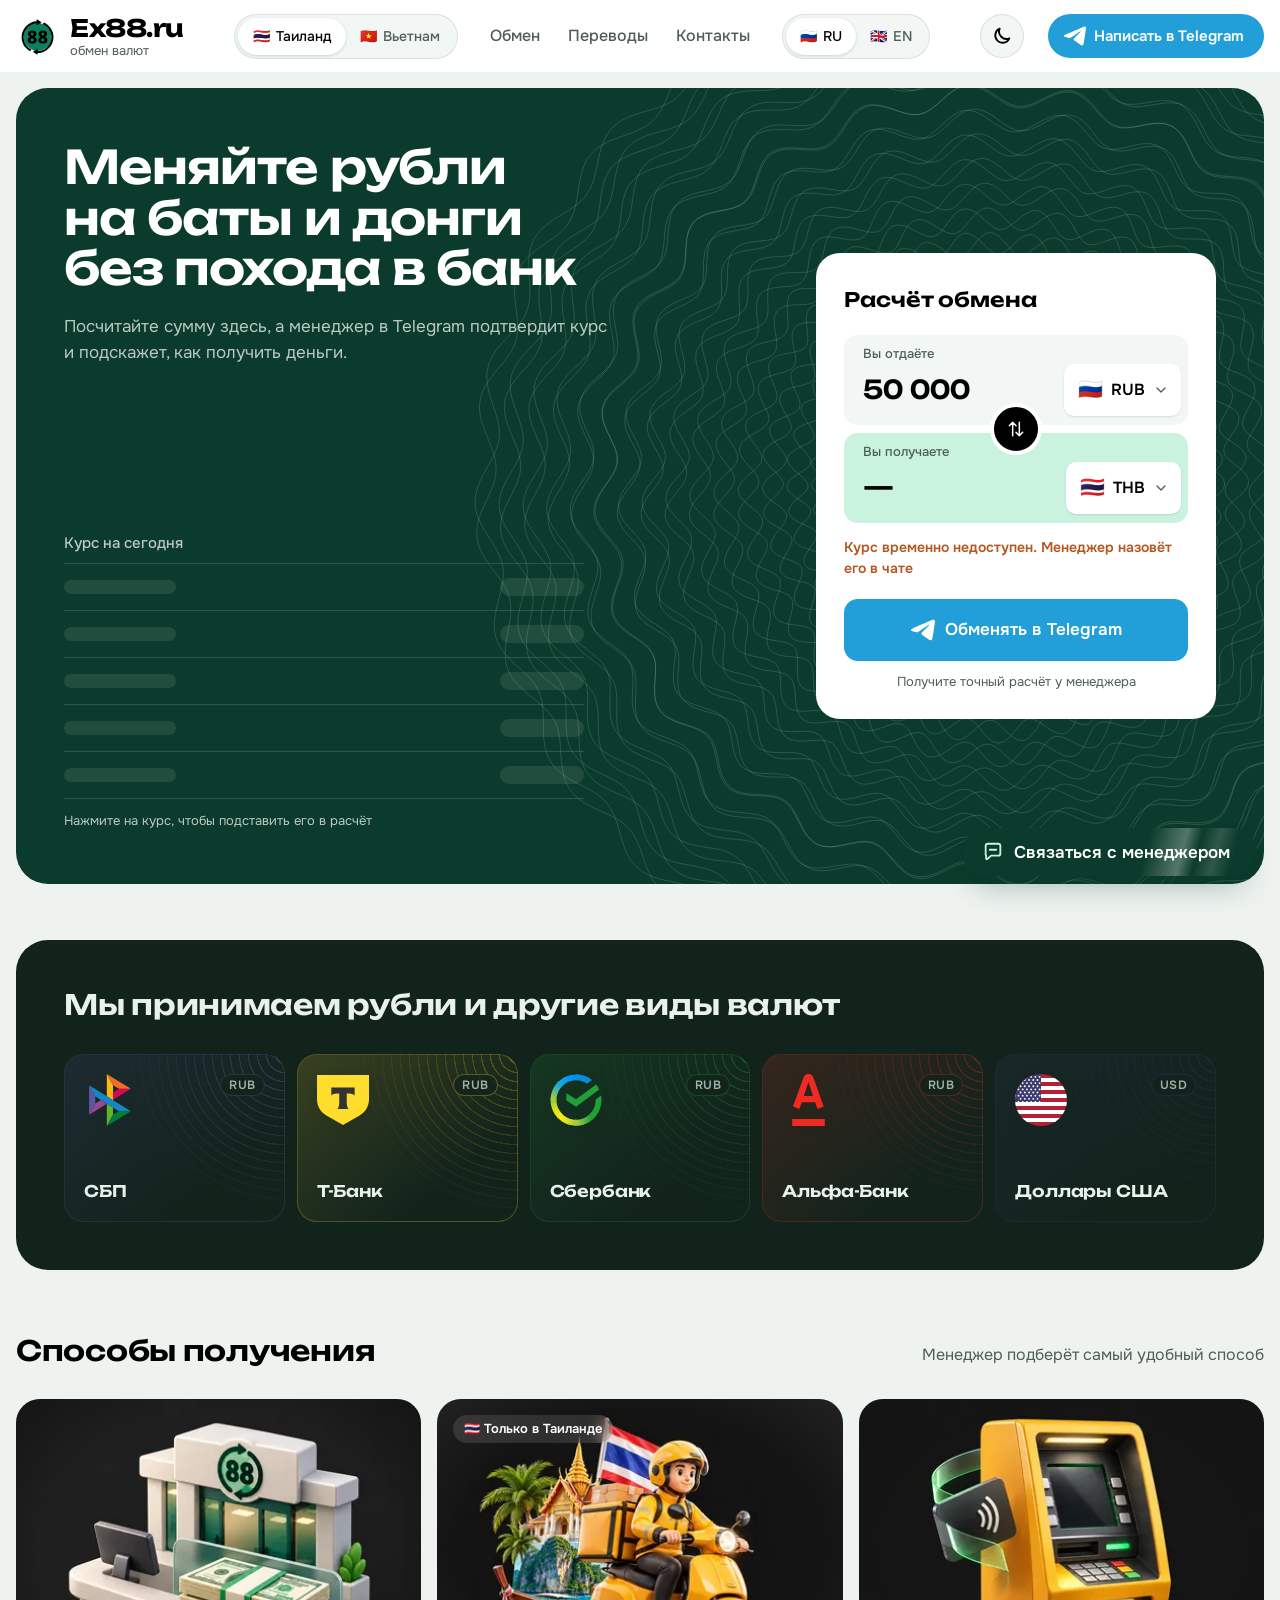
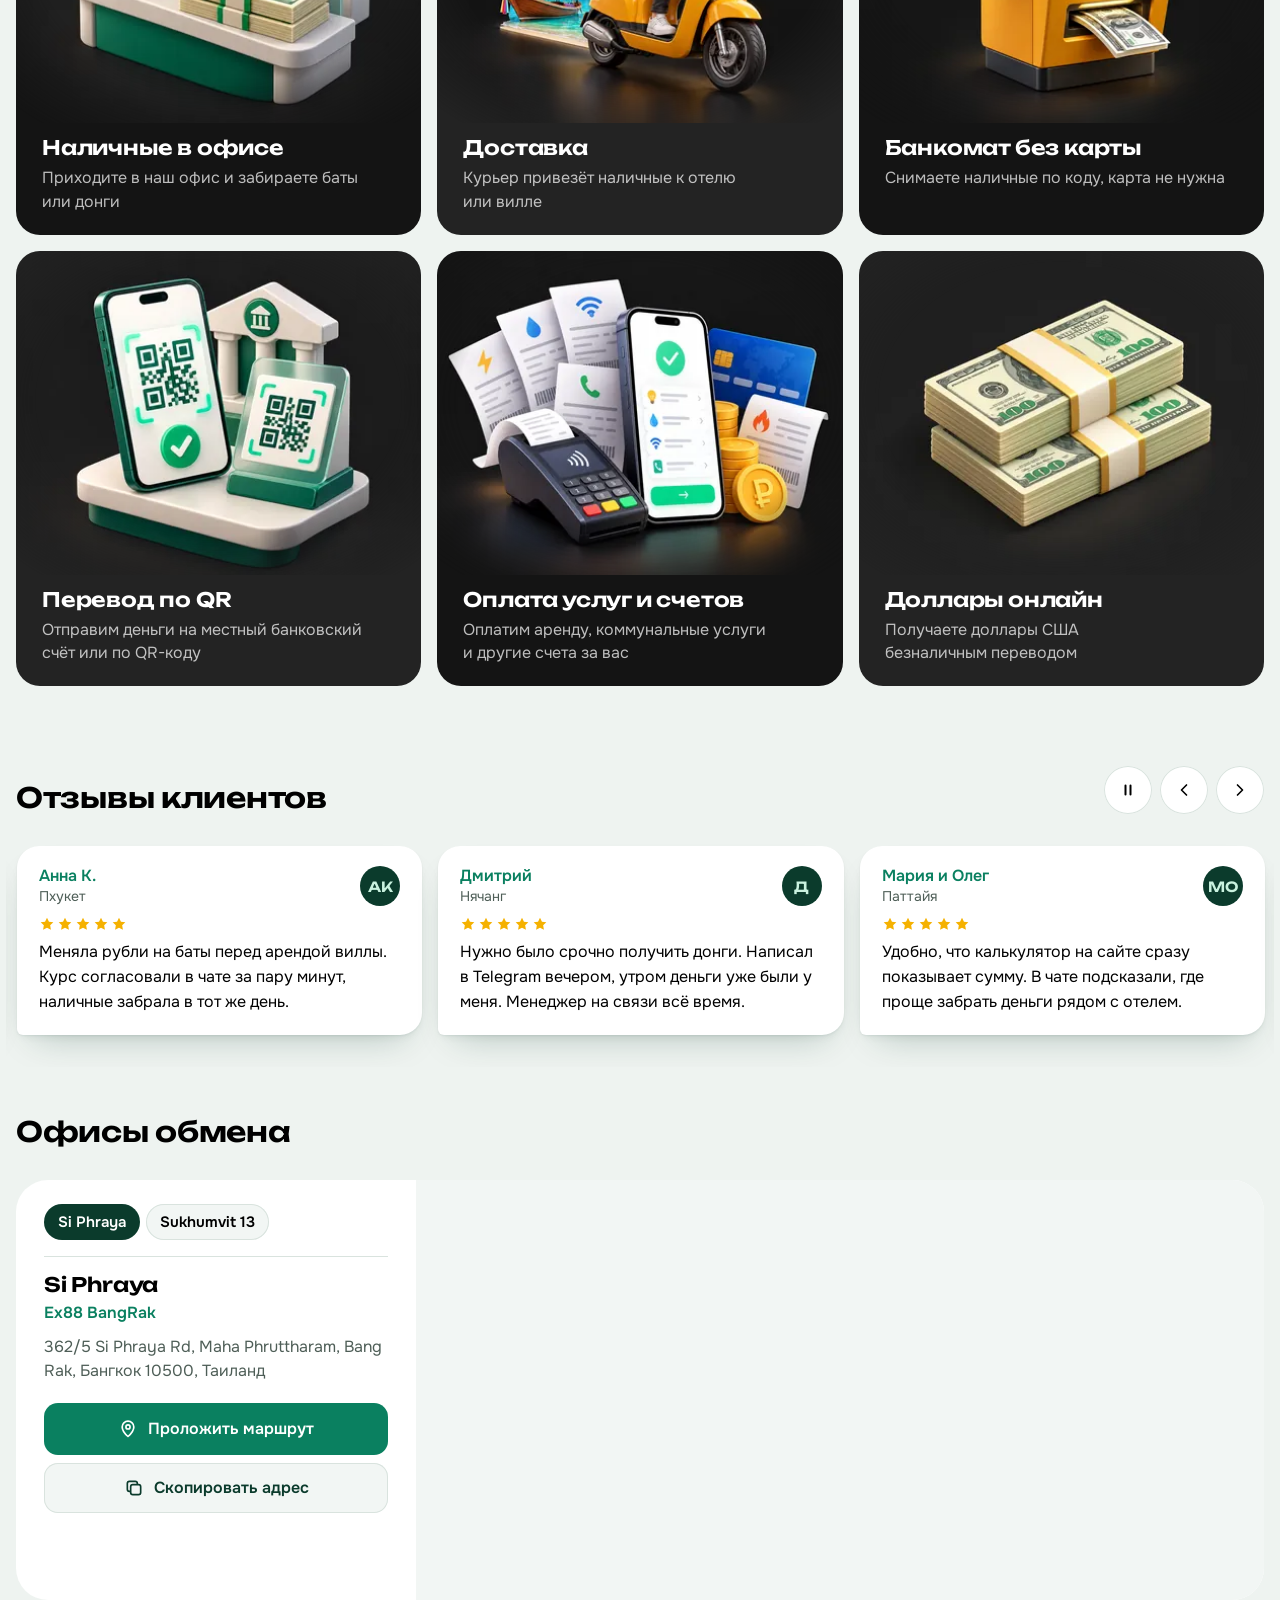
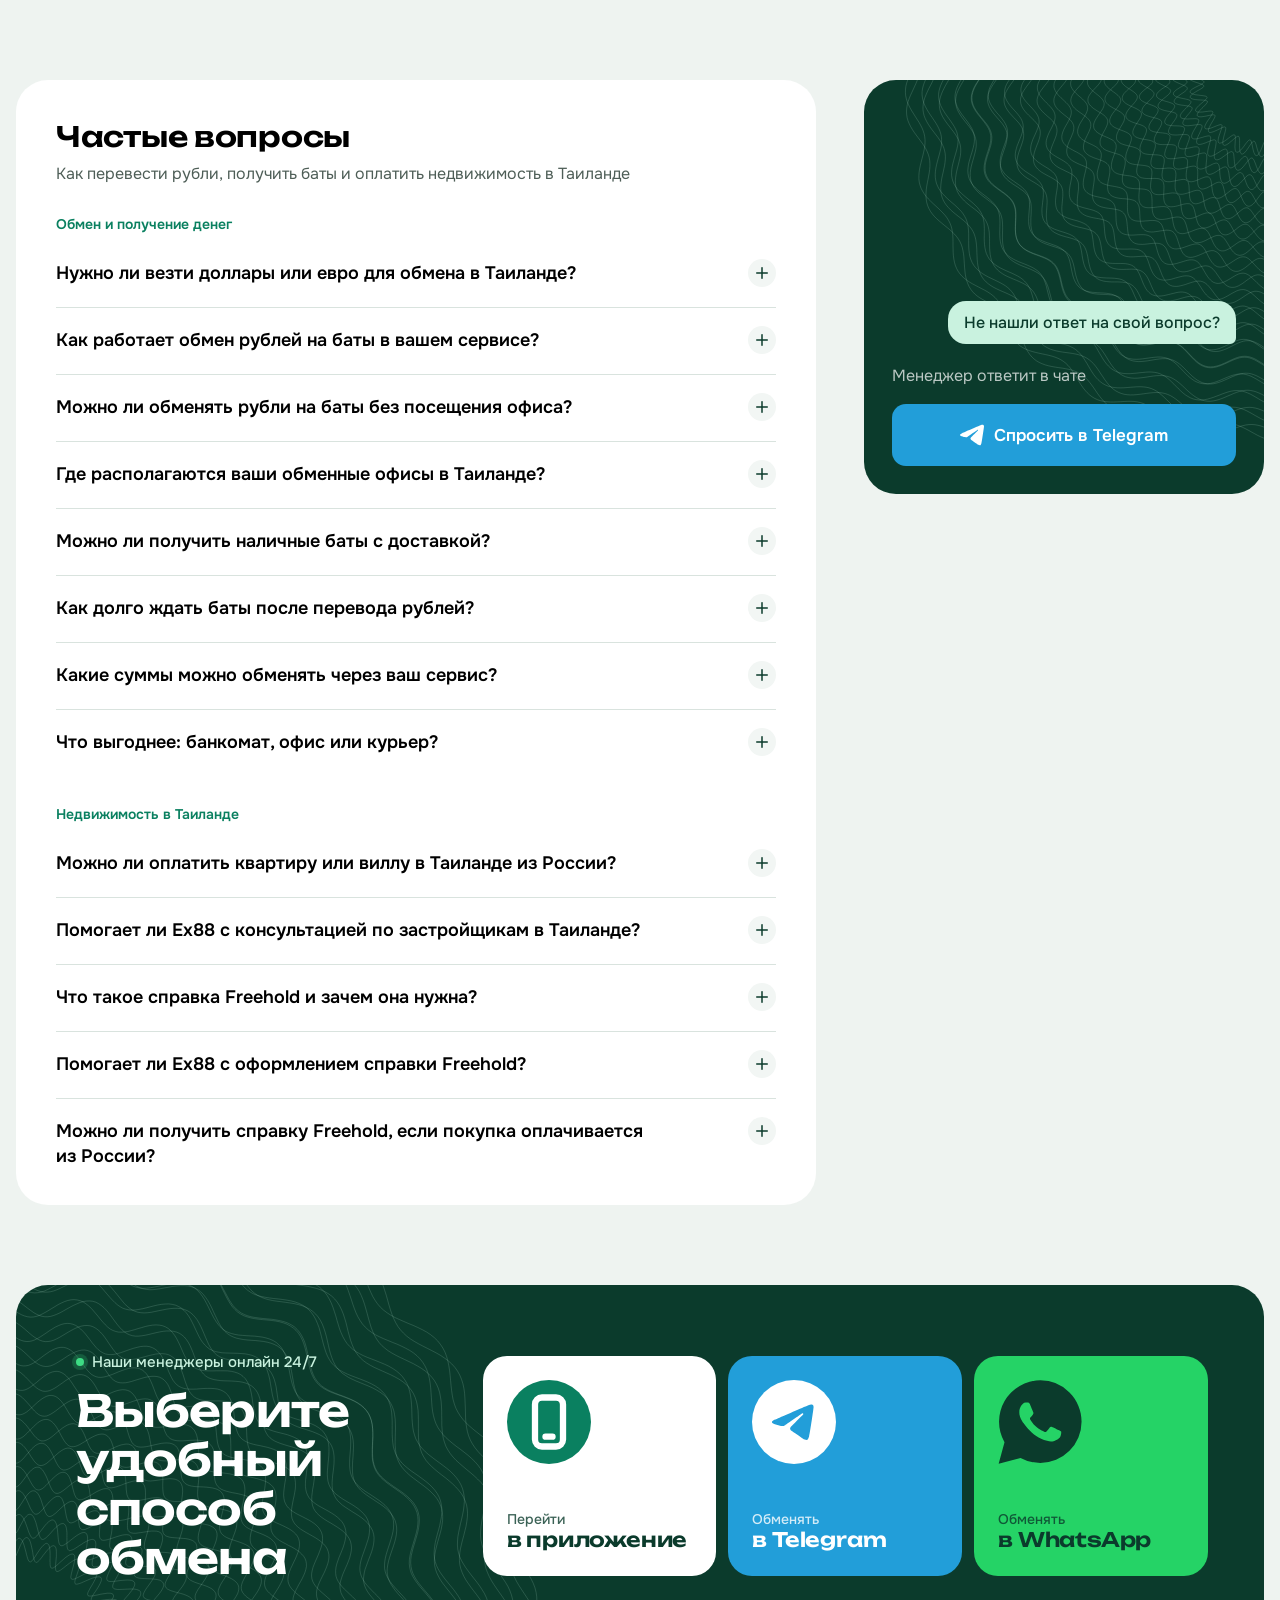
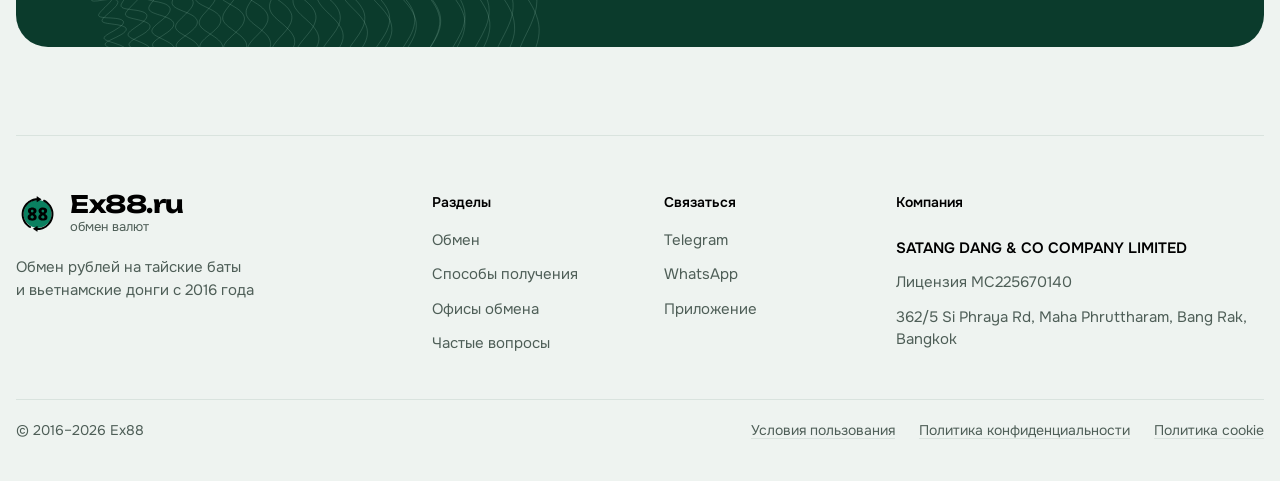
==== commit 3fc06006: "Connect the calculator to the EX-88 API and add a README Calculator: rates, receive methods and amou" ====
--- a/index.html
+++ b/index.html
@@ -4,7 +4,7 @@
   <meta charset="UTF-8">
   <meta name="viewport" content="width=device-width, initial-scale=1.0">
   <title>Ex88.ru — обмен рублей на баты и донги</title>
-  <meta name="description" content="Посчитайте обмен рублей, евро, долларов, тайских батов и вьетнамских донгов и продолжите в Telegram с менеджером.">
+  <meta name="description" content="Посчитайте обмен рублей, долларов, тайских батов и вьетнамских донгов и продолжите в Telegram с менеджером.">
   <meta name="theme-color" content="#0B3B2C">
 
   <!-- Set the theme before the first paint so the page never flashes the wrong colours -->
@@ -38,7 +38,7 @@
         "name": "Нужно ли везти доллары или евро для обмена в Таиланде?",
         "acceptedAnswer": {
           "@type": "Answer",
-          "text": "Везти наличные доллары или евро не обязательно. Вы можете перевести рубли с российской карты на другую российскую карту и получить тайские баты в Таиланде через один из 18 офисов, наличными или через банкомат."
+          "text": "Везти наличные доллары или евро не обязательно. Вы можете перевести рубли с российской карты по СБП или на счет нашей компании и получить тайские баты в Таиланде в офисе, доставкой или через банкомат."
         }
       },
       {
@@ -46,7 +46,7 @@
         "name": "Как работает обмен рублей на баты в вашем сервисе?",
         "acceptedAnswer": {
           "@type": "Answer",
-          "text": "Вы переводите рубли с вашей российской карты на указанную российскую карту, затем получаете тайские баты в Таиланде через наш офис, бескарточный банкомат или курьерскую доставку."
+          "text": "Вы оплачиваете счет рублями с вашей российской карты и получаете тайские баты в Таиланде через наш офис, банкомат без карты или курьерскую доставку."
         }
       },
       {
@@ -54,7 +54,7 @@
         "name": "Можно ли обменять рубли на баты без посещения офиса?",
         "acceptedAnswer": {
           "@type": "Answer",
-          "text": "Да, тайские баты можно получить через банкомат по пошаговой инструкции. Банкоматы расположены по всему острову, что делает этот способ быстрым и удобным."
+          "text": "Да, тайские баты можно получить через банкомат по пошаговой инструкции. Банкоматы расположены на каждом шагу по всему Таиланду, что делает этот способ быстрым и удобным."
         }
       },
       {
@@ -79,14 +79,6 @@
         "acceptedAnswer": {
           "@type": "Answer",
           "text": "Получение батов обычно занимает минимальное время после подтверждения перевода, скорость зависит от выбранного способа: офис, банкомат или курьер."
-        }
-      },
-      {
-        "@type": "Question",
-        "name": "Безопасно ли переводить деньги с карты на карту?",
-        "acceptedAnswer": {
-          "@type": "Answer",
-          "text": "Да, переводы безопасны: с российской карты на российскую карту, без сомнительных схем, все операции прозрачны."
         }
       },
       {
@@ -163,6 +155,8 @@
   </svg>
 
   <header class="site-header" id="site-header">
+    <!-- Rate ticker hidden for now. To bring it back: uncomment this block, set --ticker-h to 34px
+         in assets/style.css (:root) and the script picks it up on its own.
     <div class="ticker">
       <p class="visually-hidden" data-i18n="tickerLabel">Ориентировочные курсы обмена</p>
       <div class="ticker__track" id="ticker-track"></div>
@@ -173,6 +167,7 @@
         </svg>
       </button>
     </div>
+    -->
 
     <div class="container header__inner">
       <a href="/" class="logo">
@@ -269,6 +264,7 @@
             <div class="calculator__field">
               <label for="amount-to" data-i18n="youReceive">Вы получаете</label>
               <div class="calculator__row calculator__row--result" id="result-row">
+                <span class="calculator__skeleton" aria-hidden="true"></span>
                 <input type="text" id="amount-to" readonly tabindex="-1">
                 <button type="button" class="currency-select" id="currency-to" aria-haspopup="listbox" aria-expanded="false" aria-label="Валюта, которую вы получаете" data-i18n-aria="currencyToLabel">
                   <span class="currency-select__flag"></span>
@@ -279,13 +275,18 @@
               </div>
             </div>
 
+            <fieldset class="receive-method" id="receive-method" hidden>
+              <legend class="receive-method__legend" data-i18n="receiveMethod">Как получить</legend>
+              <div class="receive-method__options" id="receive-method-options"></div>
+            </fieldset>
+
             <p class="calculator__rate" id="rate-line"></p>
 
             <a href="#" class="btn btn--tg btn--block" id="submit-btn">
               <svg viewBox="0 0 41 35" aria-hidden="true"><path fill-rule="evenodd" clip-rule="evenodd" fill="currentColor" d="M36.5839 31.4775C37.2853 29.2623 40.5721 7.18551 40.9784 2.83533C41.1011 1.51782 40.6964 0.642327 39.9038 0.251511C38.9453 -0.222929 37.5258 0.0142907 35.8791 0.625261C33.6205 1.46321 4.74607 14.0803 3.07781 14.8107C1.49579 15.5019 0 16.2562 0 17.3484C0 18.1164 0.442767 18.5482 1.66328 18.997C2.93354 19.4629 6.13241 20.4613 8.02122 20.9972C9.84038 21.5143 11.9116 21.0654 13.0724 20.3231C14.3029 19.5363 28.5029 9.75738 29.5228 8.90066C30.541 8.04394 31.3536 9.14129 30.5211 9.99972C29.6886 10.8564 19.9411 20.5927 18.6559 21.9409C17.0955 23.5776 18.2032 25.274 19.2496 25.9532C20.4452 26.728 29.0435 32.6636 30.3387 33.6159C31.6338 34.5682 32.9472 35 34.1495 35C35.3517 35 35.9852 33.3702 36.5839 31.4775Z"/></svg>
-              <span data-i18n="submit">Продолжить в Telegram</span>
+              <span data-i18n="submit">Обменять в Telegram</span>
             </a>
-            <p class="calculator__hint" data-i18n="calcHint">Откроется чат с менеджером, сумма и&nbsp;валюты подставятся сами</p>
+            <p class="calculator__hint" data-i18n="calcHint">Получите точный расчёт у&nbsp;менеджера</p>
           </div>
         </div>
       </div>
@@ -295,6 +296,11 @@
         <div class="accept__card">
           <h2 class="accept__title" id="accept-title" data-i18n="acceptTitle">Мы принимаем рубли и&nbsp;другие виды валют</h2>
           <ul class="accept__list">
+            <li class="accept__item accept__item--sbp">
+              <img class="accept__logo" src="assets/img/banks/sbp.svg" alt="" width="52" height="52" loading="lazy">
+              <span class="accept__code">RUB</span>
+              <span class="accept__name" data-i18n="bankSbp">СБП</span>
+            </li>
             <li class="accept__item accept__item--tbank">
               <img class="accept__logo" src="assets/img/banks/tbank.svg" alt="" width="52" height="52" loading="lazy">
               <span class="accept__code">RUB</span>
@@ -305,11 +311,6 @@
               <span class="accept__code">RUB</span>
               <span class="accept__name" data-i18n="bankSber">Сбербанк</span>
             </li>
-            <li class="accept__item accept__item--raif">
-              <img class="accept__logo" src="assets/img/banks/raiffeisen.svg" alt="" width="52" height="52" loading="lazy">
-              <span class="accept__code">RUB</span>
-              <span class="accept__name" data-i18n="bankRaif">Райффайзен</span>
-            </li>
             <li class="accept__item accept__item--alfa">
               <img class="accept__logo" src="assets/img/banks/alfa.svg" alt="" width="52" height="52" loading="lazy">
               <span class="accept__code">RUB</span>
@@ -329,7 +330,7 @@
       <div class="container">
         <div class="receive__head">
           <h2 class="receive__title" id="receive-title" data-i18n="receiveTitle">Способы получения</h2>
-          <p class="receive__lead" data-i18n="receiveLead">Скажите менеджеру в&nbsp;Telegram, как вам удобнее, и&nbsp;мы подготовим обмен под этот способ</p>
+          <p class="receive__lead" data-i18n="receiveLead">Менеджер подберёт самый удобный способ</p>
         </div>
         <ul class="receive__list">
           <li class="receive__item receive__item--office">
@@ -430,62 +431,58 @@
           </div>
           <div class="faq__group" role="group" aria-labelledby="faq-exchange">
             <h3 class="faq__group-title" id="faq-exchange" data-i18n="faqGroupExchange">Обмен и&nbsp;получение денег</h3>
-            <details class="faq__item">
+            <details class="faq__item" name="faq">
               <summary class="faq__q"><span data-i18n="faqQ1">Нужно ли&nbsp;везти доллары или евро для обмена в&nbsp;Таиланде?</span><svg class="faq__icon" viewBox="0 0 24 24" fill="none" aria-hidden="true"><path class="faq__plus" d="M12 5v14" stroke="currentColor" stroke-width="2" stroke-linecap="round"/><path d="M5 12h14" stroke="currentColor" stroke-width="2" stroke-linecap="round"/></svg></summary>
-              <p class="faq__a" data-i18n="faqA1">Везти наличные доллары или евро не&nbsp;обязательно. Вы&nbsp;можете перевести рубли с&nbsp;российской карты на&nbsp;другую российскую карту и&nbsp;получить тайские баты в&nbsp;Таиланде через один из&nbsp;18 офисов, наличными или через банкомат.</p>
-            </details>
-            <details class="faq__item">
+              <p class="faq__a" data-i18n="faqA1">Везти наличные доллары или евро не&nbsp;обязательно. Вы&nbsp;можете перевести рубли с&nbsp;российской карты по&nbsp;СБП или на&nbsp;счет нашей компании и&nbsp;получить тайские баты в&nbsp;Таиланде в&nbsp;офисе, доставкой или через банкомат.</p>
+            </details>
+            <details class="faq__item" name="faq">
               <summary class="faq__q"><span data-i18n="faqQ2">Как работает обмен рублей на&nbsp;баты в&nbsp;вашем сервисе?</span><svg class="faq__icon" viewBox="0 0 24 24" fill="none" aria-hidden="true"><path class="faq__plus" d="M12 5v14" stroke="currentColor" stroke-width="2" stroke-linecap="round"/><path d="M5 12h14" stroke="currentColor" stroke-width="2" stroke-linecap="round"/></svg></summary>
-              <p class="faq__a" data-i18n="faqA2">Вы&nbsp;переводите рубли с&nbsp;вашей российской карты на&nbsp;указанную российскую карту, затем получаете тайские баты в&nbsp;Таиланде через наш офис, бескарточный банкомат или курьерскую доставку.</p>
-            </details>
-            <details class="faq__item">
+              <p class="faq__a" data-i18n="faqA2">Вы&nbsp;оплачиваете счет рублями с&nbsp;вашей российской карты и&nbsp;получаете тайские баты в&nbsp;Таиланде через наш офис, банкомат без карты или курьерскую доставку.</p>
+            </details>
+            <details class="faq__item" name="faq">
               <summary class="faq__q"><span data-i18n="faqQ3">Можно ли&nbsp;обменять рубли на&nbsp;баты без посещения офиса?</span><svg class="faq__icon" viewBox="0 0 24 24" fill="none" aria-hidden="true"><path class="faq__plus" d="M12 5v14" stroke="currentColor" stroke-width="2" stroke-linecap="round"/><path d="M5 12h14" stroke="currentColor" stroke-width="2" stroke-linecap="round"/></svg></summary>
-              <p class="faq__a" data-i18n="faqA3">Да, тайские баты можно получить через банкомат по&nbsp;пошаговой инструкции. Банкоматы расположены по&nbsp;всему острову, что делает этот способ быстрым и&nbsp;удобным.</p>
-            </details>
-            <details class="faq__item">
+              <p class="faq__a" data-i18n="faqA3">Да, тайские баты можно получить через банкомат по&nbsp;пошаговой инструкции. Банкоматы расположены на&nbsp;каждом шагу по&nbsp;всему Таиланду, что делает этот способ быстрым и&nbsp;удобным.</p>
+            </details>
+            <details class="faq__item" name="faq">
               <summary class="faq__q"><span data-i18n="faqQ4">Где располагаются ваши обменные офисы в&nbsp;Таиланде?</span><svg class="faq__icon" viewBox="0 0 24 24" fill="none" aria-hidden="true"><path class="faq__plus" d="M12 5v14" stroke="currentColor" stroke-width="2" stroke-linecap="round"/><path d="M5 12h14" stroke="currentColor" stroke-width="2" stroke-linecap="round"/></svg></summary>
               <p class="faq__a" data-i18n="faqA4">Наш головной офис расположен в&nbsp;столице Таиланда — городе Бангкок.</p>
             </details>
-            <details class="faq__item">
+            <details class="faq__item" name="faq">
               <summary class="faq__q"><span data-i18n="faqQ5">Можно ли&nbsp;получить наличные баты с&nbsp;доставкой?</span><svg class="faq__icon" viewBox="0 0 24 24" fill="none" aria-hidden="true"><path class="faq__plus" d="M12 5v14" stroke="currentColor" stroke-width="2" stroke-linecap="round"/><path d="M5 12h14" stroke="currentColor" stroke-width="2" stroke-linecap="round"/></svg></summary>
               <p class="faq__a" data-i18n="faqA5">Да, мы&nbsp;предоставляем курьерскую доставку наличных батов в&nbsp;отели, апартаменты, виллы или любое удобное место.</p>
             </details>
-            <details class="faq__item">
+            <details class="faq__item" name="faq">
               <summary class="faq__q"><span data-i18n="faqQ6">Как долго ждать баты после перевода рублей?</span><svg class="faq__icon" viewBox="0 0 24 24" fill="none" aria-hidden="true"><path class="faq__plus" d="M12 5v14" stroke="currentColor" stroke-width="2" stroke-linecap="round"/><path d="M5 12h14" stroke="currentColor" stroke-width="2" stroke-linecap="round"/></svg></summary>
               <p class="faq__a" data-i18n="faqA6">Получение батов обычно занимает минимальное время после подтверждения перевода, скорость зависит от&nbsp;выбранного способа: офис, банкомат или курьер.</p>
             </details>
-            <details class="faq__item">
-              <summary class="faq__q"><span data-i18n="faqQ7">Безопасно ли&nbsp;переводить деньги с&nbsp;карты на&nbsp;карту?</span><svg class="faq__icon" viewBox="0 0 24 24" fill="none" aria-hidden="true"><path class="faq__plus" d="M12 5v14" stroke="currentColor" stroke-width="2" stroke-linecap="round"/><path d="M5 12h14" stroke="currentColor" stroke-width="2" stroke-linecap="round"/></svg></summary>
-              <p class="faq__a" data-i18n="faqA7">Да, переводы безопасны: с&nbsp;российской карты на&nbsp;российскую карту, без сомнительных схем, все операции прозрачны.</p>
-            </details>
-            <details class="faq__item">
+            <details class="faq__item" name="faq">
               <summary class="faq__q"><span data-i18n="faqQ8">Какие суммы можно обменять через ваш сервис?</span><svg class="faq__icon" viewBox="0 0 24 24" fill="none" aria-hidden="true"><path class="faq__plus" d="M12 5v14" stroke="currentColor" stroke-width="2" stroke-linecap="round"/><path d="M5 12h14" stroke="currentColor" stroke-width="2" stroke-linecap="round"/></svg></summary>
               <p class="faq__a" data-i18n="faqA8">Можно обменять как небольшие суммы на&nbsp;ежедневные расходы, так и&nbsp;крупные суммы на&nbsp;отпуск или длительное пребывание. Конкретные лимиты указываются при оформлении заказа.</p>
             </details>
-            <details class="faq__item">
+            <details class="faq__item" name="faq">
               <summary class="faq__q"><span data-i18n="faqQ9">Что выгоднее: банкомат, офис или курьер?</span><svg class="faq__icon" viewBox="0 0 24 24" fill="none" aria-hidden="true"><path class="faq__plus" d="M12 5v14" stroke="currentColor" stroke-width="2" stroke-linecap="round"/><path d="M5 12h14" stroke="currentColor" stroke-width="2" stroke-linecap="round"/></svg></summary>
               <p class="faq__a" data-i18n="faqA9">Сравнение безопасности и&nbsp;удобства разных способов: банкомат доступен везде, обменный офис надежен и&nbsp;предоставляет персональное обслуживание, курьер обеспечивает максимальный комфорт. Выбор зависит от&nbsp;ваших потребностей.</p>
             </details>
           </div>
           <div class="faq__group" role="group" aria-labelledby="faq-property">
             <h3 class="faq__group-title" id="faq-property" data-i18n="faqGroupProperty">Недвижимость в&nbsp;Таиланде</h3>
-            <details class="faq__item">
+            <details class="faq__item" name="faq">
               <summary class="faq__q"><span data-i18n="faqQ10">Можно ли&nbsp;оплатить квартиру или виллу в&nbsp;Таиланде из&nbsp;России?</span><svg class="faq__icon" viewBox="0 0 24 24" fill="none" aria-hidden="true"><path class="faq__plus" d="M12 5v14" stroke="currentColor" stroke-width="2" stroke-linecap="round"/><path d="M5 12h14" stroke="currentColor" stroke-width="2" stroke-linecap="round"/></svg></summary>
               <p class="faq__a" data-i18n="faqA10">Да, оплата недвижимости в&nbsp;Таиланде возможна из&nbsp;России и&nbsp;других стран. Сервис помогает конвертировать рубли и&nbsp;обрабатывать платежи в&nbsp;требуемой валюте.</p>
             </details>
-            <details class="faq__item">
+            <details class="faq__item" name="faq">
               <summary class="faq__q"><span data-i18n="faqQ11">Помогает ли&nbsp;Ex88 с&nbsp;консультацией по&nbsp;застройщикам в&nbsp;Таиланде?</span><svg class="faq__icon" viewBox="0 0 24 24" fill="none" aria-hidden="true"><path class="faq__plus" d="M12 5v14" stroke="currentColor" stroke-width="2" stroke-linecap="round"/><path d="M5 12h14" stroke="currentColor" stroke-width="2" stroke-linecap="round"/></svg></summary>
               <p class="faq__a" data-i18n="faqA11">Да, сервис Ex88 имеет большой опыт работы с&nbsp;тайским рынком и&nbsp;застройщиками, предлагает консультации по&nbsp;практическим нюансам сделок и&nbsp;рискам на&nbsp;этапе оплаты.</p>
             </details>
-            <details class="faq__item">
+            <details class="faq__item" name="faq">
               <summary class="faq__q"><span data-i18n="faqQ12">Что такое справка Freehold и&nbsp;зачем она нужна?</span><svg class="faq__icon" viewBox="0 0 24 24" fill="none" aria-hidden="true"><path class="faq__plus" d="M12 5v14" stroke="currentColor" stroke-width="2" stroke-linecap="round"/><path d="M5 12h14" stroke="currentColor" stroke-width="2" stroke-linecap="round"/></svg></summary>
               <p class="faq__a" data-i18n="faqA12">Справка Freehold — это подтверждение того, что средства на&nbsp;покупку недвижимости были переведены из-за&nbsp;границы, она требуется для регистрации недвижимости в&nbsp;некоторых странах.</p>
             </details>
-            <details class="faq__item">
+            <details class="faq__item" name="faq">
               <summary class="faq__q"><span data-i18n="faqQ13">Помогает ли&nbsp;Ex88 с&nbsp;оформлением справки Freehold?</span><svg class="faq__icon" viewBox="0 0 24 24" fill="none" aria-hidden="true"><path class="faq__plus" d="M12 5v14" stroke="currentColor" stroke-width="2" stroke-linecap="round"/><path d="M5 12h14" stroke="currentColor" stroke-width="2" stroke-linecap="round"/></svg></summary>
               <p class="faq__a" data-i18n="faqA13">Да, сервис Ex88 помогает с&nbsp;транзакциями по&nbsp;покупке недвижимости и&nbsp;обработкой необходимых сопроводительных документов, включая справку Freehold.</p>
             </details>
-            <details class="faq__item">
+            <details class="faq__item" name="faq">
               <summary class="faq__q"><span data-i18n="faqQ14">Можно ли&nbsp;получить справку Freehold, если покупка оплачивается из&nbsp;России?</span><svg class="faq__icon" viewBox="0 0 24 24" fill="none" aria-hidden="true"><path class="faq__plus" d="M12 5v14" stroke="currentColor" stroke-width="2" stroke-linecap="round"/><path d="M5 12h14" stroke="currentColor" stroke-width="2" stroke-linecap="round"/></svg></summary>
               <p class="faq__a" data-i18n="faqA14">Да, при корректном оформлении платежа и&nbsp;соблюдении требований страны покупки.</p>
             </details>
--- a/assets/style.css
+++ b/assets/style.css
@@ -41,7 +41,7 @@
   --container: 1280px;
   --shadow-bubble: 0 1px 2px color-mix(in srgb, var(--shadow) 6%, transparent), 0 4px 10px -4px color-mix(in srgb, var(--shadow) 10%, transparent), 0 18px 36px -18px color-mix(in srgb, var(--shadow) 28%, transparent);
   --header-h: 72px;
-  --ticker-h: 34px;
+  --ticker-h: 0px; /* the rate ticker is hidden for now; 34px brings its space back */
 
   color-scheme: light;
 }
@@ -293,17 +293,17 @@
 }
 
 /* Green coin inside the arrows with a black 88, as on the original mark.
-   The arrows follow the text colour (black, white at night). */
+   Arrows stay black in both themes. */
 .logo__disc {
-  fill: var(--green-600);
+  fill: var(--logo-disc, var(--green-600));
 }
 
 .logo__arrows {
-  fill: var(--ink);
+  fill: var(--logo-arrows, #000000);
 }
 
 .logo__digits {
-  fill: #000000;
+  fill: var(--logo-digits, #000000);
 }
 
 .logo__text {
@@ -663,6 +663,121 @@
   transition: background-color 0.2s ease;
 }
 
+/* Placeholder rows while the rates load */
+.rates__btn--empty {
+  color: var(--on-dark-muted);
+  pointer-events: none;
+}
+
+/* ==========================================================================
+   Loading state of the rates (API answer can take a few seconds)
+   ========================================================================== */
+/* Placeholder bars with a slow sheen, the same highlight as on the floating button */
+.skeleton {
+  position: relative;
+  overflow: hidden;
+  display: block;
+  height: 14px;
+  border-radius: var(--radius-pill);
+  background: rgba(255, 255, 255, 0.09);
+}
+
+.skeleton--pair {
+  width: 112px;
+}
+
+.skeleton--value {
+  width: 84px;
+  height: 18px;
+}
+
+.skeleton::after,
+.calculator__skeleton::after {
+  content: "";
+  position: absolute;
+  inset: 0;
+  background: linear-gradient(100deg, transparent 20%, rgba(255, 255, 255, 0.22) 50%, transparent 80%);
+  transform: translateX(-100%);
+  animation: skeleton-sheen 1.6s cubic-bezier(0.45, 0, 0.25, 1) infinite;
+}
+
+/* Rows a little out of step, so the sheen runs down the list */
+.rates__item:nth-child(2) .skeleton::after { animation-delay: 0.12s; }
+.rates__item:nth-child(3) .skeleton::after { animation-delay: 0.24s; }
+.rates__item:nth-child(4) .skeleton::after { animation-delay: 0.36s; }
+.rates__item:nth-child(5) .skeleton::after { animation-delay: 0.48s; }
+
+@keyframes skeleton-sheen {
+  to { transform: translateX(100%); }
+}
+
+/* Result field: a bar in place of the amount */
+.calculator__skeleton {
+  display: none;
+}
+
+.calculator__row--result.is-loading .calculator__skeleton {
+  position: relative;
+  overflow: hidden;
+  display: block;
+  flex: 0 1 46%;
+  height: 22px;
+  margin-block: 5px;
+  margin-right: auto;
+  border-radius: var(--radius-pill);
+  background: color-mix(in srgb, var(--on-tint) 12%, transparent);
+}
+
+.calculator__row--result.is-loading .calculator__skeleton::after {
+  background: linear-gradient(100deg, transparent 20%, color-mix(in srgb, var(--surface) 70%, transparent) 50%, transparent 80%);
+}
+
+.calculator__row--result.is-loading input {
+  flex: 0 0 0;
+  width: 0;
+}
+
+/* The logo's exchange arrows turning next to "Loading the rate…" */
+.rate-loader {
+  display: inline-flex;
+  align-items: center;
+  gap: 8px;
+}
+
+.rate-loader__mark {
+  --logo-disc: transparent;
+  --logo-digits: transparent;
+  --logo-arrows: var(--accent);
+  flex-shrink: 0;
+  width: 20px;
+  height: 20px;
+  animation: rate-loader-turn 1.4s cubic-bezier(0.45, 0, 0.25, 1) infinite;
+}
+
+@keyframes rate-loader-turn {
+  to { rotate: 360deg; }
+}
+
+/* Reduced motion: no sheen and no spin; a soft pulse still says "loading" */
+@keyframes loader-pulse {
+  50% { opacity: 0.45; }
+}
+
+@media (prefers-reduced-motion: reduce) {
+  .skeleton::after,
+  .calculator__skeleton::after {
+    display: none;
+  }
+
+  .rates__btn--loading,
+  .calculator__row--result.is-loading .calculator__skeleton,
+  .rate-loader__mark {
+    animation: loader-pulse 1.6s ease-in-out infinite !important;
+    animation-duration: 1.6s !important;
+    animation-iteration-count: infinite !important;
+  }
+}
+
 .rates__btn:hover {
   background: rgba(255, 255, 255, 0.06);
 }
@@ -883,8 +998,14 @@
   transition: background-color 0.2s ease;
 }
 
-.swap-btn:hover {
+.swap-btn:hover:not(:disabled) {
   background: var(--green-600);
+}
+
+/* No reverse direction in the API for this pair */
+.swap-btn:disabled {
+  opacity: 0.4;
+  cursor: default;
 }
 
 .swap-btn svg {
@@ -897,6 +1018,109 @@
   font-size: 14px;
   color: var(--ink-muted);
   font-variant-numeric: tabular-nums;
+}
+
+/* How the money is received: pills when there is a choice, a plain note when not */
+.receive-method {
+  min-width: 0;
+  margin: 14px 0 0;
+  padding: 0;
+  border: 0;
+}
+
+.receive-method[hidden] {
+  display: none;
+}
+
+.receive-method__legend {
+  padding: 0;
+  margin-bottom: 8px;
+  font-size: 13px;
+  font-weight: 500;
+  color: var(--ink-muted);
+}
+
+.receive-method__options {
+  display: flex;
+  flex-wrap: wrap;
+  gap: 6px;
+}
+
+.receive-method__opt {
+  position: relative;
+  display: inline-flex;
+  align-items: baseline;
+  gap: 6px;
+  padding: 7px 12px;
+  border-radius: var(--radius-pill);
+  background: var(--field);
+  box-shadow: inset 0 0 0 1px var(--line);
+  font-size: 14px;
+  font-weight: 600;
+  line-height: 1.25;
+  cursor: pointer;
+  transition: background-color 0.2s ease;
+}
+
+.receive-method__opt:hover {
+  background: var(--tint);
+}
+
+.receive-method__opt input {
+  position: absolute;
+  opacity: 0;
+  pointer-events: none;
+}
+
+.receive-method__opt:has(input:checked) {
+  background: var(--solid);
+  box-shadow: none;
+  color: var(--on-dark);
+}
+
+.receive-method__opt:has(input:focus-visible) {
+  outline: 2px solid var(--accent);
+  outline-offset: 2px;
+}
+
+.receive-method__time {
+  font-size: 12px;
+  font-weight: 500;
+  color: var(--ink-muted);
+}
+
+.receive-method__opt:has(input:checked) .receive-method__time {
+  color: var(--on-dark-muted);
+}
+
+/* One way only: shown as information, not as a button */
+.receive-method.is-single .receive-method__opt {
+  padding: 0;
+  background: none;
+  box-shadow: none;
+  cursor: default;
+}
+
+/* Rate both ways; wraps to two lines when the card is narrow */
+.calculator__rate {
+  display: flex;
+  flex-wrap: wrap;
+  gap: 2px 12px;
+}
+
+.calculator__rate-back {
+  padding-left: 12px;
+  border-left: 1px solid var(--line);
+}
+
+/* Amount outside the pair's limits, or rates unavailable */
+.calculator__rate.is-warning {
+  color: #B4561F;
+  font-weight: 600;
+}
+
+:root[data-theme="dark"] .calculator__rate.is-warning {
+  color: #F2A06B;
 }
 
 .calculator__hint {
@@ -1033,9 +1257,9 @@
   mask-image: radial-gradient(circle at 100% 0, #000 0, transparent 62%);
 }
 
+.accept__item--sbp { --brand: #5B57A2; --ring: rgba(91, 87, 162, 0.45); }
 .accept__item--tbank { --brand: #FFDD2D; --ring: rgba(178, 150, 0, 0.45); }
 .accept__item--sber { --brand: #21A038; --ring: rgba(33, 160, 56, 0.35); }
-.accept__item--raif { --brand: #FFE600; --ring: rgba(170, 150, 0, 0.45); }
 .accept__item--alfa { --brand: #EF3124; --ring: rgba(239, 49, 36, 0.3); }
 .accept__item--usd { --brand: #3C3B6E; --ring: rgba(60, 59, 110, 0.3); }
 
@@ -1160,8 +1384,9 @@
   line-height: 1.2;
 }
 
+/* Starts below the picture: the renders reach their bottom edge, so no overlap */
 .receive__name {
-  margin-top: -8px;
+  margin-top: 12px;
   padding-inline: 14px;
   font-family: var(--font-display);
   font-weight: 600;
@@ -2752,8 +2977,8 @@
 
 .channel__icon {
   flex-shrink: 0;
-  width: 40px;
-  height: 40px;
+  width: 60px;
+  height: 60px;
   color: var(--channel-icon);
   transition: rotate 0.35s cubic-bezier(0.34, 1.56, 0.64, 1), scale 0.35s cubic-bezier(0.34, 1.56, 0.64, 1);
 }
@@ -2806,8 +3031,8 @@
   }
 
   .channel__icon {
-    width: 44px;
-    height: 44px;
+    width: 72px;
+    height: 72px;
   }
 }
 
@@ -2825,8 +3050,13 @@
   }
 
   .channel {
-    min-height: 200px;
+    min-height: 220px;
     padding: 24px;
+  }
+
+  .channel__icon {
+    width: 84px;
+    height: 84px;
   }
 
   .channel__name {
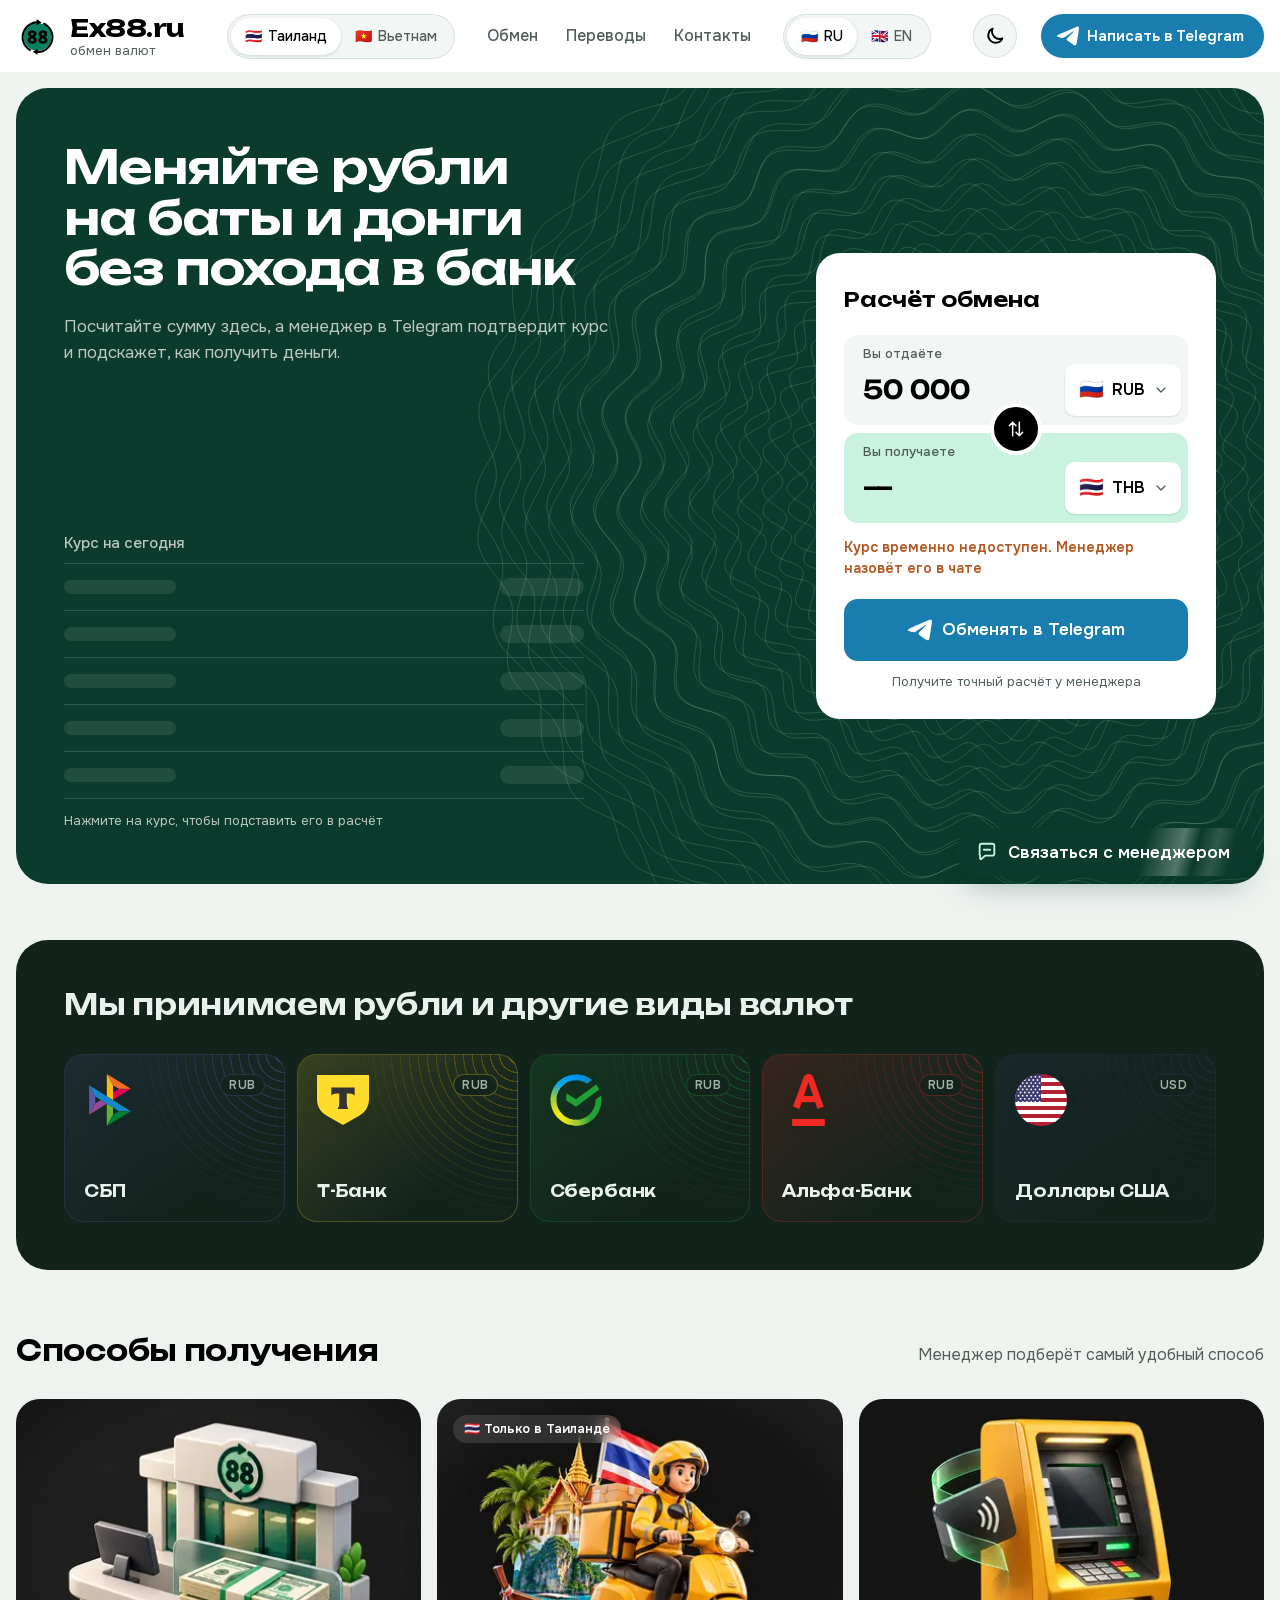
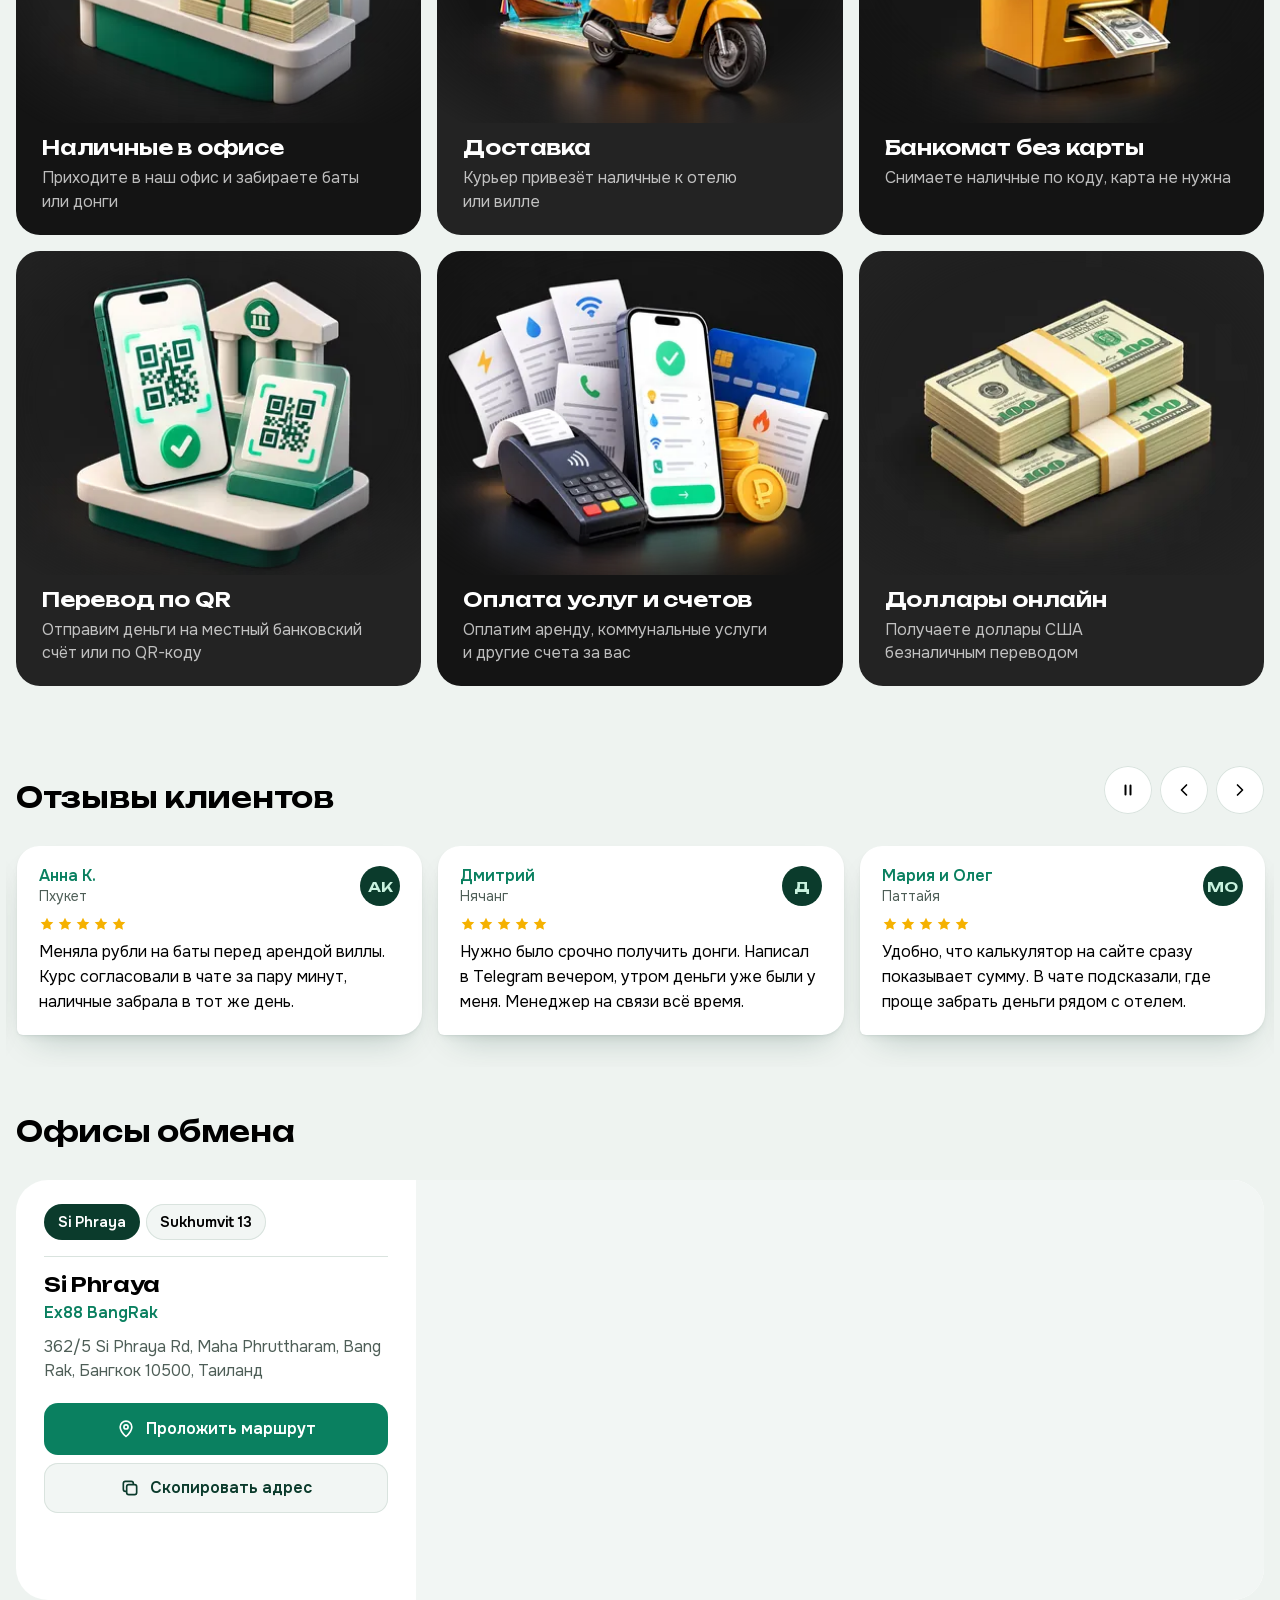
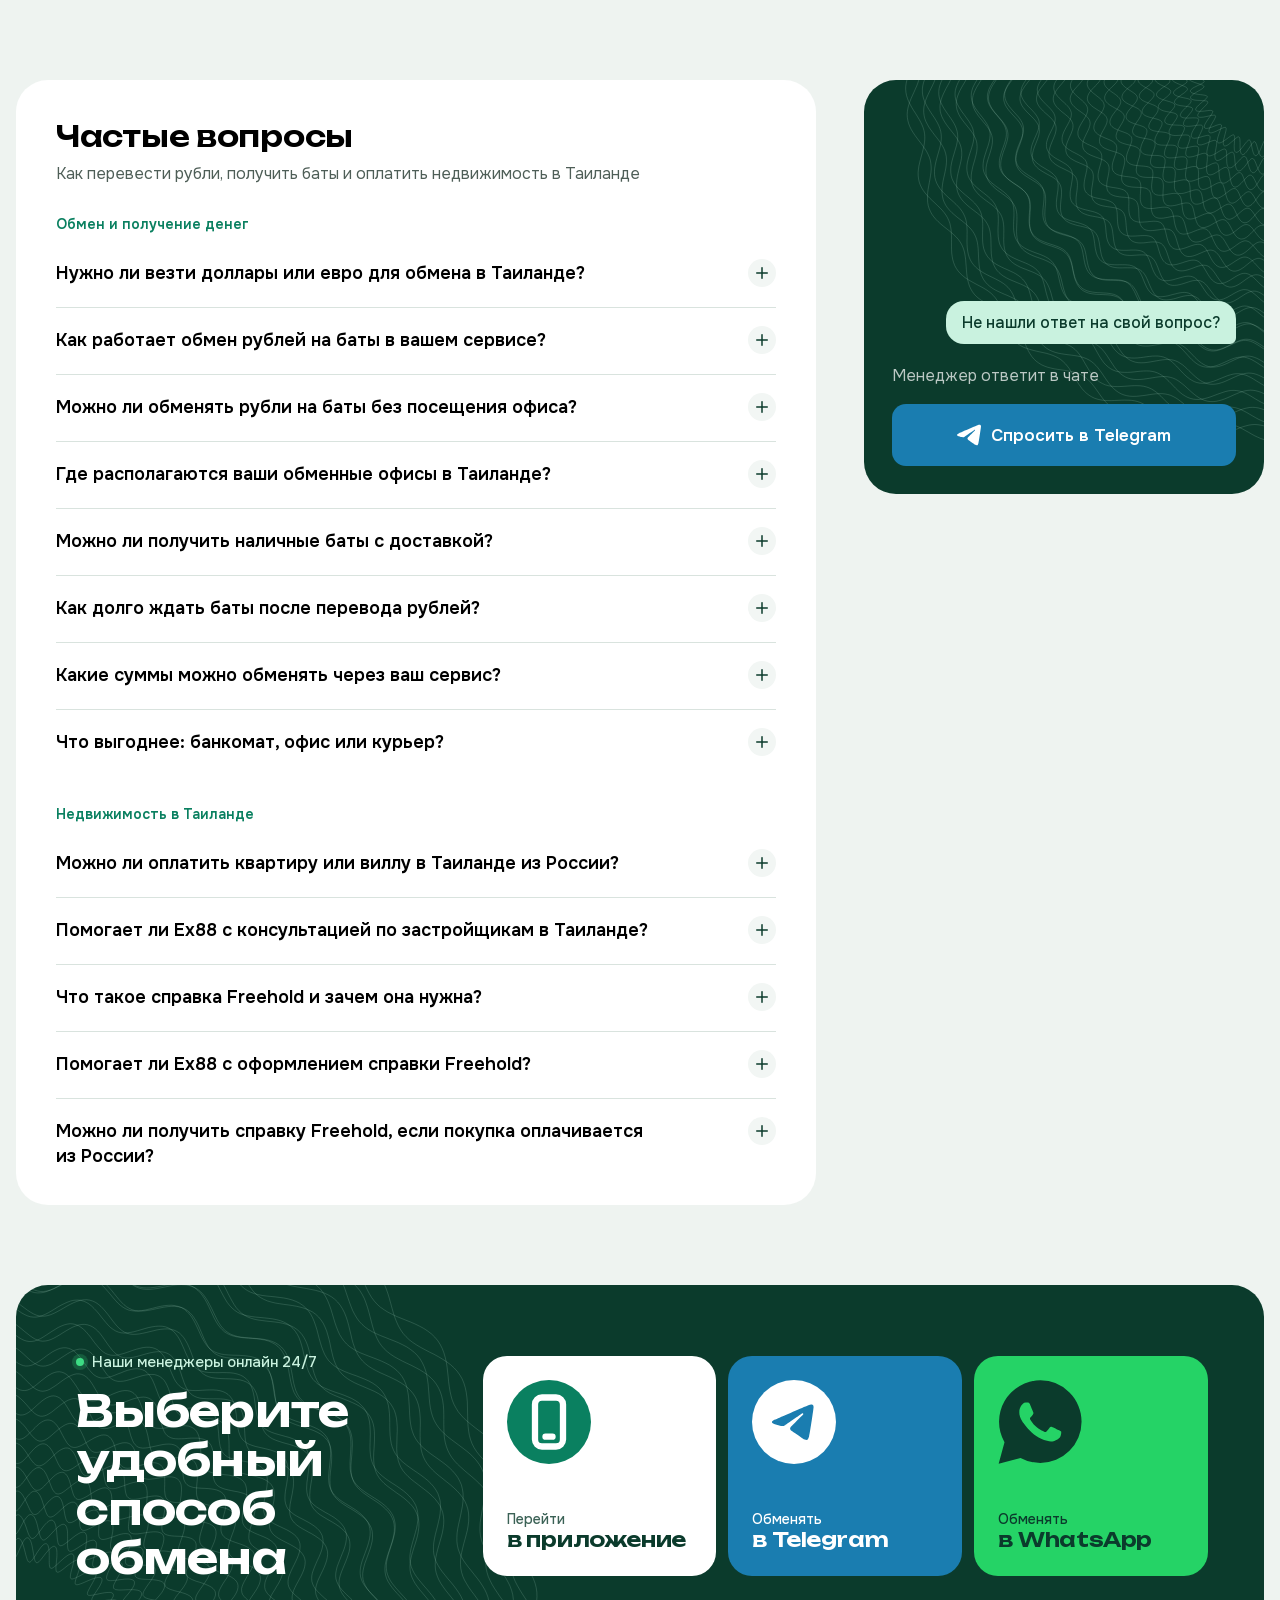
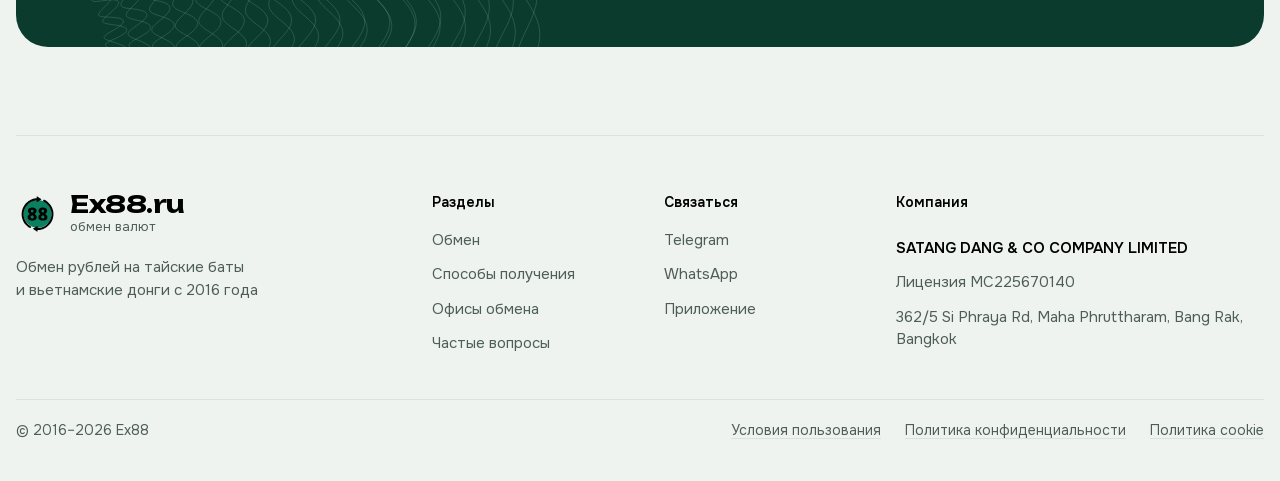
==== commit adb48720: "ATM payout rounding, bot link with the receive method, production build Calculator: with a rounding " ====
--- a/index.html
+++ b/index.html
@@ -3,8 +3,8 @@
 <head>
   <meta charset="UTF-8">
   <meta name="viewport" content="width=device-width, initial-scale=1.0">
-  <title>Ex88.ru — обмен рублей на баты и донги</title>
-  <meta name="description" content="Посчитайте обмен рублей, долларов, тайских батов и вьетнамских донгов и продолжите в Telegram с менеджером.">
+  <title data-i18n="title">Ex88.ru — обмен рублей на баты и донги</title>
+  <meta name="description" content="Посчитайте обмен рублей, долларов, тайских батов и вьетнамских донгов и продолжите в Telegram с менеджером." data-i18n-content="description">
   <meta name="theme-color" content="#0B3B2C">
 
   <!-- Set the theme before the first paint so the page never flashes the wrong colours -->
@@ -19,9 +19,12 @@
     })();
   </script>
 
-  <link rel="preconnect" href="https://fonts.googleapis.com">
-  <link rel="preconnect" href="https://fonts.gstatic.com" crossorigin>
-  <link href="https://fonts.googleapis.com/css2?family=Onest:wght@400;500;600&family=Unbounded:wght@500;600;700&display=swap" rel="stylesheet">
+  <!-- Fonts for the first screen: Russian text plus the Latin subsets for digits and names,
+       so nothing reflows when a late font arrives -->
+  <link rel="preload" href="assets/fonts/unbounded-cyrillic.woff2" as="font" type="font/woff2" crossorigin>
+  <link rel="preload" href="assets/fonts/onest-cyrillic.woff2" as="font" type="font/woff2" crossorigin>
+  <link rel="preload" href="assets/fonts/unbounded-latin.woff2" as="font" type="font/woff2" crossorigin>
+  <link rel="preload" href="assets/fonts/onest-latin.woff2" as="font" type="font/woff2" crossorigin>
 
   <link rel="icon" href="assets/img/favicon.svg" type="image/svg+xml">
   <link rel="alternate icon" href="assets/img/logo.webp" type="image/webp">
@@ -207,7 +210,7 @@
         </svg>
       </button>
 
-      <a href="#" class="header__tg" id="header-tg">
+      <a href="#" class="header__tg" id="header-tg" aria-label="Написать в Telegram" data-i18n-aria="tgWrite">
         <svg viewBox="0 0 41 35" aria-hidden="true"><path fill-rule="evenodd" clip-rule="evenodd" fill="currentColor" d="M36.5839 31.4775C37.2853 29.2623 40.5721 7.18551 40.9784 2.83533C41.1011 1.51782 40.6964 0.642327 39.9038 0.251511C38.9453 -0.222929 37.5258 0.0142907 35.8791 0.625261C33.6205 1.46321 4.74607 14.0803 3.07781 14.8107C1.49579 15.5019 0 16.2562 0 17.3484C0 18.1164 0.442767 18.5482 1.66328 18.997C2.93354 19.4629 6.13241 20.4613 8.02122 20.9972C9.84038 21.5143 11.9116 21.0654 13.0724 20.3231C14.3029 19.5363 28.5029 9.75738 29.5228 8.90066C30.541 8.04394 31.3536 9.14129 30.5211 9.99972C29.6886 10.8564 19.9411 20.5927 18.6559 21.9409C17.0955 23.5776 18.2032 25.274 19.2496 25.9532C20.4452 26.728 29.0435 32.6636 30.3387 33.6159C31.6338 34.5682 32.9472 35 34.1495 35C35.3517 35 35.9852 33.3702 36.5839 31.4775Z"/></svg>
         <span class="header__tg-label" data-i18n="tgWrite">Написать в Telegram</span>
       </a>
@@ -246,8 +249,9 @@
               <label for="amount-from" data-i18n="youSend">Вы отдаёте</label>
               <div class="calculator__row">
                 <input type="text" inputmode="decimal" id="amount-from" autocomplete="off">
-                <button type="button" class="currency-select" id="currency-from" aria-haspopup="listbox" aria-expanded="false" aria-label="Валюта, которую вы отдаёте" data-i18n-aria="currencyFromLabel">
-                  <span class="currency-select__flag"></span>
+                <button type="button" class="currency-select" id="currency-from" aria-haspopup="listbox" aria-expanded="false">
+                  <span class="visually-hidden" data-i18n="currencyFromLabel">Валюта, которую вы отдаёте</span>
+                  <span class="currency-select__flag" aria-hidden="true"></span>
                   <span class="currency-select__code"></span>
                   <svg viewBox="0 0 24 24" fill="none" aria-hidden="true"><path d="M6 9l6 6 6-6" stroke="currentColor" stroke-width="2" stroke-linecap="round" stroke-linejoin="round"/></svg>
                 </button>
@@ -266,8 +270,9 @@
               <div class="calculator__row calculator__row--result" id="result-row">
                 <span class="calculator__skeleton" aria-hidden="true"></span>
                 <input type="text" id="amount-to" readonly tabindex="-1">
-                <button type="button" class="currency-select" id="currency-to" aria-haspopup="listbox" aria-expanded="false" aria-label="Валюта, которую вы получаете" data-i18n-aria="currencyToLabel">
-                  <span class="currency-select__flag"></span>
+                <button type="button" class="currency-select" id="currency-to" aria-haspopup="listbox" aria-expanded="false">
+                  <span class="visually-hidden" data-i18n="currencyToLabel">Валюта, которую вы получаете</span>
+                  <span class="currency-select__flag" aria-hidden="true"></span>
                   <span class="currency-select__code"></span>
                   <svg viewBox="0 0 24 24" fill="none" aria-hidden="true"><path d="M6 9l6 6 6-6" stroke="currentColor" stroke-width="2" stroke-linecap="round" stroke-linejoin="round"/></svg>
                 </button>
@@ -398,7 +403,7 @@
         <div class="offices__panel">
           <div class="offices__side">
             <div class="offices__tabs" id="office-tabs" role="tablist" aria-label="Офисы" data-i18n-aria="officesList"></div>
-            <article class="office" id="office-panel" role="tabpanel">
+            <div class="office" id="office-panel" role="tabpanel">
               <h3 class="office__name" id="office-name" translate="no">Si Phraya</h3>
               <p class="office__floor" id="office-place" translate="no">Ex88 BangRak</p>
               <address class="office__address" id="office-address">362/5 Si Phraya Rd, Maha Phruttharam, Bang Rak, Бангкок 10500, Таиланд</address>
@@ -413,7 +418,7 @@
                 </button>
               </div>
               <p class="visually-hidden" id="office-copy-status" aria-live="polite"></p>
-            </article>
+            </div>
           </div>
           <div class="offices__map">
             <iframe id="office-map" src="https://maps.google.com/maps?q=Ex88%2C%20362%2F5%20Si%20Phraya%20Rd%2C%20Bangkok&amp;z=16&amp;hl=ru&amp;output=embed" title="Карта офиса: Si Phraya" loading="lazy" referrerpolicy="no-referrer-when-downgrade"></iframe>
@@ -627,6 +632,6 @@
     </ul>
   </div>
 
-  <script src="assets/js/main.js"></script>
+  <script src="assets/js/main.js" defer></script>
 </body>
 </html>
--- a/assets/style.css
+++ b/assets/style.css
@@ -1,3 +1,115 @@
+/* ==========================================================================
+   Fonts: self-hosted Onest and Unbounded (variable, SIL OFL), split by script
+   like Google Fonts so a page only downloads the subsets it uses
+   ========================================================================== */
+@font-face {
+  font-family: "Onest";
+  font-style: normal;
+  font-weight: 400 600;
+  font-display: swap;
+  src: url("fonts/onest-cyrillic-ext.woff2") format("woff2");
+  unicode-range: U+0460-052F, U+1C80-1C8A, U+20B4, U+2DE0-2DFF, U+A640-A69F, U+FE2E-FE2F;
+}
+
+@font-face {
+  font-family: "Onest";
+  font-style: normal;
+  font-weight: 400 600;
+  font-display: swap;
+  src: url("fonts/onest-cyrillic.woff2") format("woff2");
+  unicode-range: U+0301, U+0400-045F, U+0490-0491, U+04B0-04B1, U+2116;
+}
+
+@font-face {
+  font-family: "Onest";
+  font-style: normal;
+  font-weight: 400 600;
+  font-display: swap;
+  src: url("fonts/onest-math.woff2") format("woff2");
+  unicode-range: U+0302-0303, U+0305, U+0307-0308, U+0310, U+0312, U+0315, U+031A, U+0326-0327, U+032C, U+032F-0330, U+0332-0333, U+0338, U+033A, U+0346, U+034D, U+0391-03A1, U+03A3-03A9, U+03B1-03C9, U+03D1, U+03D5-03D6, U+03F0-03F1, U+03F4-03F5, U+2016-2017, U+2034-2038, U+203C, U+2040, U+2043, U+2047, U+2050, U+2057, U+205F, U+2070-2071, U+2074-209F, U+20D0-20DC, U+20E1, U+20E5-20EF, U+2100-2112, U+2114-2115, U+2117-2121, U+2123-214F, U+2190, U+2192, U+2194-21AE, U+21B0-21E5, U+21F1-21F2, U+21F4-2211, U+2213-2214, U+2216-22FF, U+2308-230B, U+2310, U+2319, U+231C-2321, U+2336-237A, U+237C, U+2395, U+239B-23B7, U+23D0, U+23DC-23E1, U+2474-2475, U+25AF, U+25B3, U+25B7, U+25BD, U+25C1, U+25CA, U+25CC, U+25FB, U+266D-266F, U+27C0-27FF, U+2900-2AFF, U+2B0E-2B11, U+2B30-2B4C, U+2BFE, U+3030, U+FF5B, U+FF5D, U+1D400-1D7FF, U+1EE00-1EEFF;
+}
+
+@font-face {
+  font-family: "Onest";
+  font-style: normal;
+  font-weight: 400 600;
+  font-display: swap;
+  src: url("fonts/onest-symbols.woff2") format("woff2");
+  unicode-range: U+0001-000C, U+000E-001F, U+007F-009F, U+20DD-20E0, U+20E2-20E4, U+2150-218F, U+2190, U+2192, U+2194-2199, U+21AF, U+21E6-21F0, U+21F3, U+2218-2219, U+2299, U+22C4-22C6, U+2300-243F, U+2440-244A, U+2460-24FF, U+25A0-27BF, U+2800-28FF, U+2921-2922, U+2981, U+29BF, U+29EB, U+2B00-2BFF, U+4DC0-4DFF, U+FFF9-FFFB, U+10140-1018E, U+10190-1019C, U+101A0, U+101D0-101FD, U+102E0-102FB, U+10E60-10E7E, U+1D2C0-1D2D3, U+1D2E0-1D37F, U+1F000-1F0FF, U+1F100-1F1AE, U+1F1E6-1F1FF, U+1F30D-1F30F, U+1F315, U+1F31C, U+1F31E, U+1F320-1F32C, U+1F336, U+1F378, U+1F37D, U+1F382, U+1F393-1F39F, U+1F3A7-1F3A8, U+1F3AC-1F3AF, U+1F3C2, U+1F3C4-1F3C6, U+1F3CA-1F3CE, U+1F3D4-1F3E0, U+1F3ED, U+1F3F1-1F3F3, U+1F3F5-1F3F7, U+1F408, U+1F415, U+1F41F, U+1F426, U+1F43F, U+1F441-1F442, U+1F444, U+1F446-1F449, U+1F44C-1F44E, U+1F453, U+1F46A, U+1F47D, U+1F4A3, U+1F4B0, U+1F4B3, U+1F4B9, U+1F4BB, U+1F4BF, U+1F4C8-1F4CB, U+1F4D6, U+1F4DA, U+1F4DF, U+1F4E3-1F4E6, U+1F4EA-1F4ED, U+1F4F7, U+1F4F9-1F4FB, U+1F4FD-1F4FE, U+1F503, U+1F507-1F50B, U+1F50D, U+1F512-1F513, U+1F53E-1F54A, U+1F54F-1F5FA, U+1F610, U+1F650-1F67F, U+1F687, U+1F68D, U+1F691, U+1F694, U+1F698, U+1F6AD, U+1F6B2, U+1F6B9-1F6BA, U+1F6BC, U+1F6C6-1F6CF, U+1F6D3-1F6D7, U+1F6E0-1F6EA, U+1F6F0-1F6F3, U+1F6F7-1F6FC, U+1F700-1F80B, U+1F810-1F847, U+1F850-1F859, U+1F860-1F887, U+1F890-1F8AD, U+1F8B0-1F8BB, U+1F8C0-1F8C1, U+1F8D0-1F8D8, U+1F900-1F90B, U+1F93B, U+1F946, U+1F984, U+1F996, U+1F9E9, U+1FA00-1FA6F, U+1FA70-1FA7C, U+1FA80-1FAC6, U+1FAC8, U+1FACC-1FADD, U+1FADF-1FAEB, U+1FAEF-1FAFA, U+1FB00-1FBFF;
+}
+
+@font-face {
+  font-family: "Onest";
+  font-style: normal;
+  font-weight: 400 600;
+  font-display: swap;
+  src: url("fonts/onest-vietnamese.woff2") format("woff2");
+  unicode-range: U+0102-0103, U+0110-0111, U+0128-0129, U+0168-0169, U+01A0-01A1, U+01AF-01B0, U+0300-0301, U+0303-0304, U+0308-0309, U+0323, U+0329, U+1EA0-1EF9, U+20AB;
+}
+
+@font-face {
+  font-family: "Onest";
+  font-style: normal;
+  font-weight: 400 600;
+  font-display: swap;
+  src: url("fonts/onest-latin-ext.woff2") format("woff2");
+  unicode-range: U+0100-02BA, U+02BD-02C5, U+02C7-02CC, U+02CE-02D7, U+02DD-02FF, U+0304, U+0308, U+0329, U+1D00-1DBF, U+1E00-1E9F, U+1EF2-1EFF, U+2020, U+20A0-20AB, U+20AD-20C4, U+2113, U+2C60-2C7F, U+A720-A7FF;
+}
+
+@font-face {
+  font-family: "Onest";
+  font-style: normal;
+  font-weight: 400 600;
+  font-display: swap;
+  src: url("fonts/onest-latin.woff2") format("woff2");
+  unicode-range: U+0000-00FF, U+0131, U+0152-0153, U+02BB-02BC, U+02C6, U+02DA, U+02DC, U+0304, U+0308, U+0329, U+2000-206F, U+20AC, U+2122, U+2191, U+2193, U+2212, U+2215, U+FEFF, U+FFFD;
+}
+
+@font-face {
+  font-family: "Unbounded";
+  font-style: normal;
+  font-weight: 500 700;
+  font-display: swap;
+  src: url("fonts/unbounded-cyrillic-ext.woff2") format("woff2");
+  unicode-range: U+0460-052F, U+1C80-1C8A, U+20B4, U+2DE0-2DFF, U+A640-A69F, U+FE2E-FE2F;
+}
+
+@font-face {
+  font-family: "Unbounded";
+  font-style: normal;
+  font-weight: 500 700;
+  font-display: swap;
+  src: url("fonts/unbounded-cyrillic.woff2") format("woff2");
+  unicode-range: U+0301, U+0400-045F, U+0490-0491, U+04B0-04B1, U+2116;
+}
+
+@font-face {
+  font-family: "Unbounded";
+  font-style: normal;
+  font-weight: 500 700;
+  font-display: swap;
+  src: url("fonts/unbounded-vietnamese.woff2") format("woff2");
+  unicode-range: U+0102-0103, U+0110-0111, U+0128-0129, U+0168-0169, U+01A0-01A1, U+01AF-01B0, U+0300-0301, U+0303-0304, U+0308-0309, U+0323, U+0329, U+1EA0-1EF9, U+20AB;
+}
+
+@font-face {
+  font-family: "Unbounded";
+  font-style: normal;
+  font-weight: 500 700;
+  font-display: swap;
+  src: url("fonts/unbounded-latin-ext.woff2") format("woff2");
+  unicode-range: U+0100-02BA, U+02BD-02C5, U+02C7-02CC, U+02CE-02D7, U+02DD-02FF, U+0304, U+0308, U+0329, U+1D00-1DBF, U+1E00-1E9F, U+1EF2-1EFF, U+2020, U+20A0-20AB, U+20AD-20C4, U+2113, U+2C60-2C7F, U+A720-A7FF;
+}
+
+@font-face {
+  font-family: "Unbounded";
+  font-style: normal;
+  font-weight: 500 700;
+  font-display: swap;
+  src: url("fonts/unbounded-latin.woff2") format("woff2");
+  unicode-range: U+0000-00FF, U+0131, U+0152-0153, U+02BB-02BC, U+02C6, U+02DA, U+02DC, U+0304, U+0308, U+0329, U+2000-206F, U+20AC, U+2122, U+2191, U+2193, U+2212, U+2215, U+FEFF, U+FFFD;
+}
+
 /* ==========================================================================
    Tokens
    ========================================================================== */
@@ -12,8 +124,9 @@
   --green-900: #0B3B2C;
   --green-600: #0A8060;
   --green-700: #086A50;
-  --tg: #229ED9;
-  --tg-hover: #1B88BD;
+  /* Telegram blue, darkened so white text passes WCAG AA (4.5:1) */
+  --tg: #1A7DB0;
+  --tg-hover: #166A97;
   --mint: #C9F2DF;
   --star: #F5B100;
   --on-dark: #FFFFFF;
@@ -1111,6 +1224,14 @@
 .calculator__rate-back {
   padding-left: 12px;
   border-left: 1px solid var(--line);
+}
+
+/* Why the amount to pay went down (ATM payouts are rounded) */
+.calculator__rate-note {
+  flex-basis: 100%;
+  margin-top: 4px;
+  color: var(--accent);
+  font-weight: 500;
 }
 
 /* Amount outside the pair's limits, or rates unavailable */
@@ -2396,7 +2517,7 @@
 .footer__docs {
   display: flex;
   flex-wrap: wrap;
-  gap: 0 24px;
+  gap: 4px 24px;
 }
 
 .footer__docs a {
@@ -2971,6 +3092,12 @@
 
 .channel--wa:hover { --channel-bg: #1FC05B; }
 
+/* On the coloured Telegram and WhatsApp cards the softer verb would drop below 4.5:1 */
+.channel--tg .channel__verb,
+.channel--wa .channel__verb {
+  opacity: 1;
+}
+
 .channel:focus-visible {
   outline-color: var(--mint);
 }
